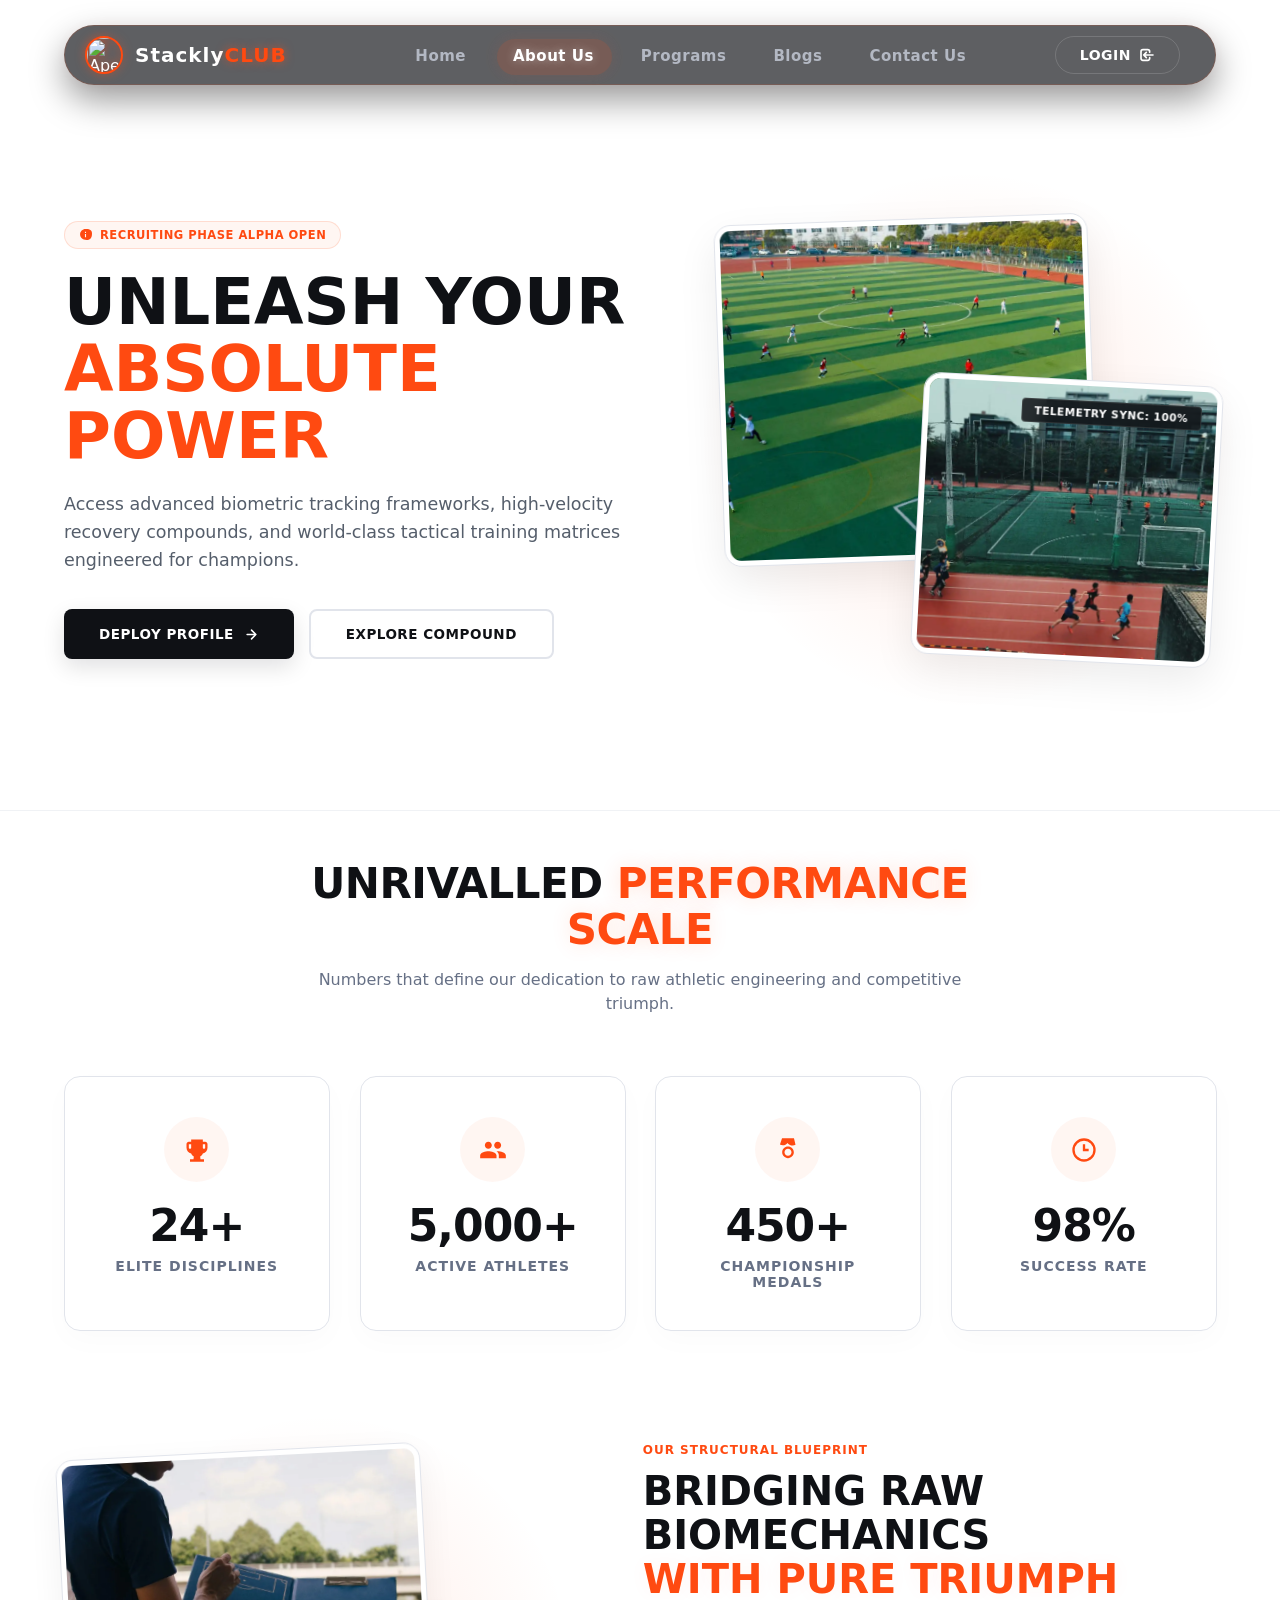
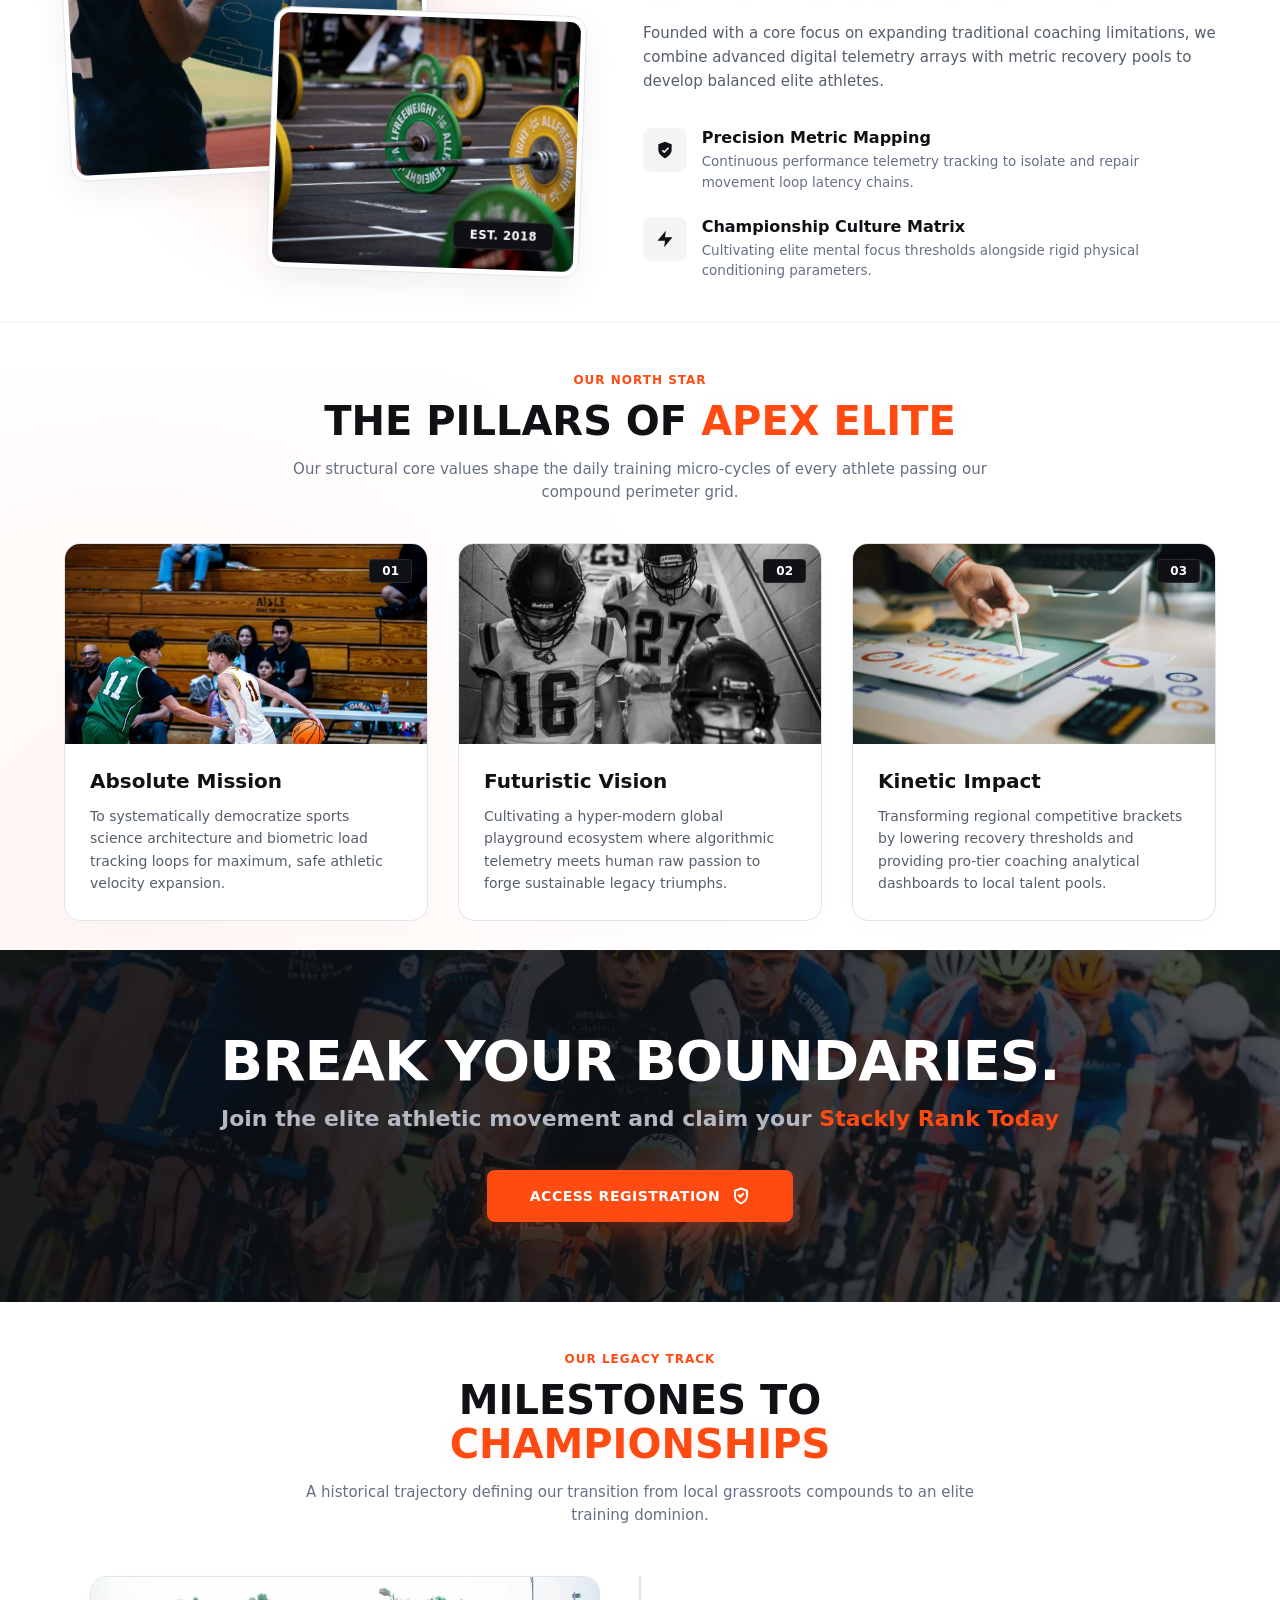
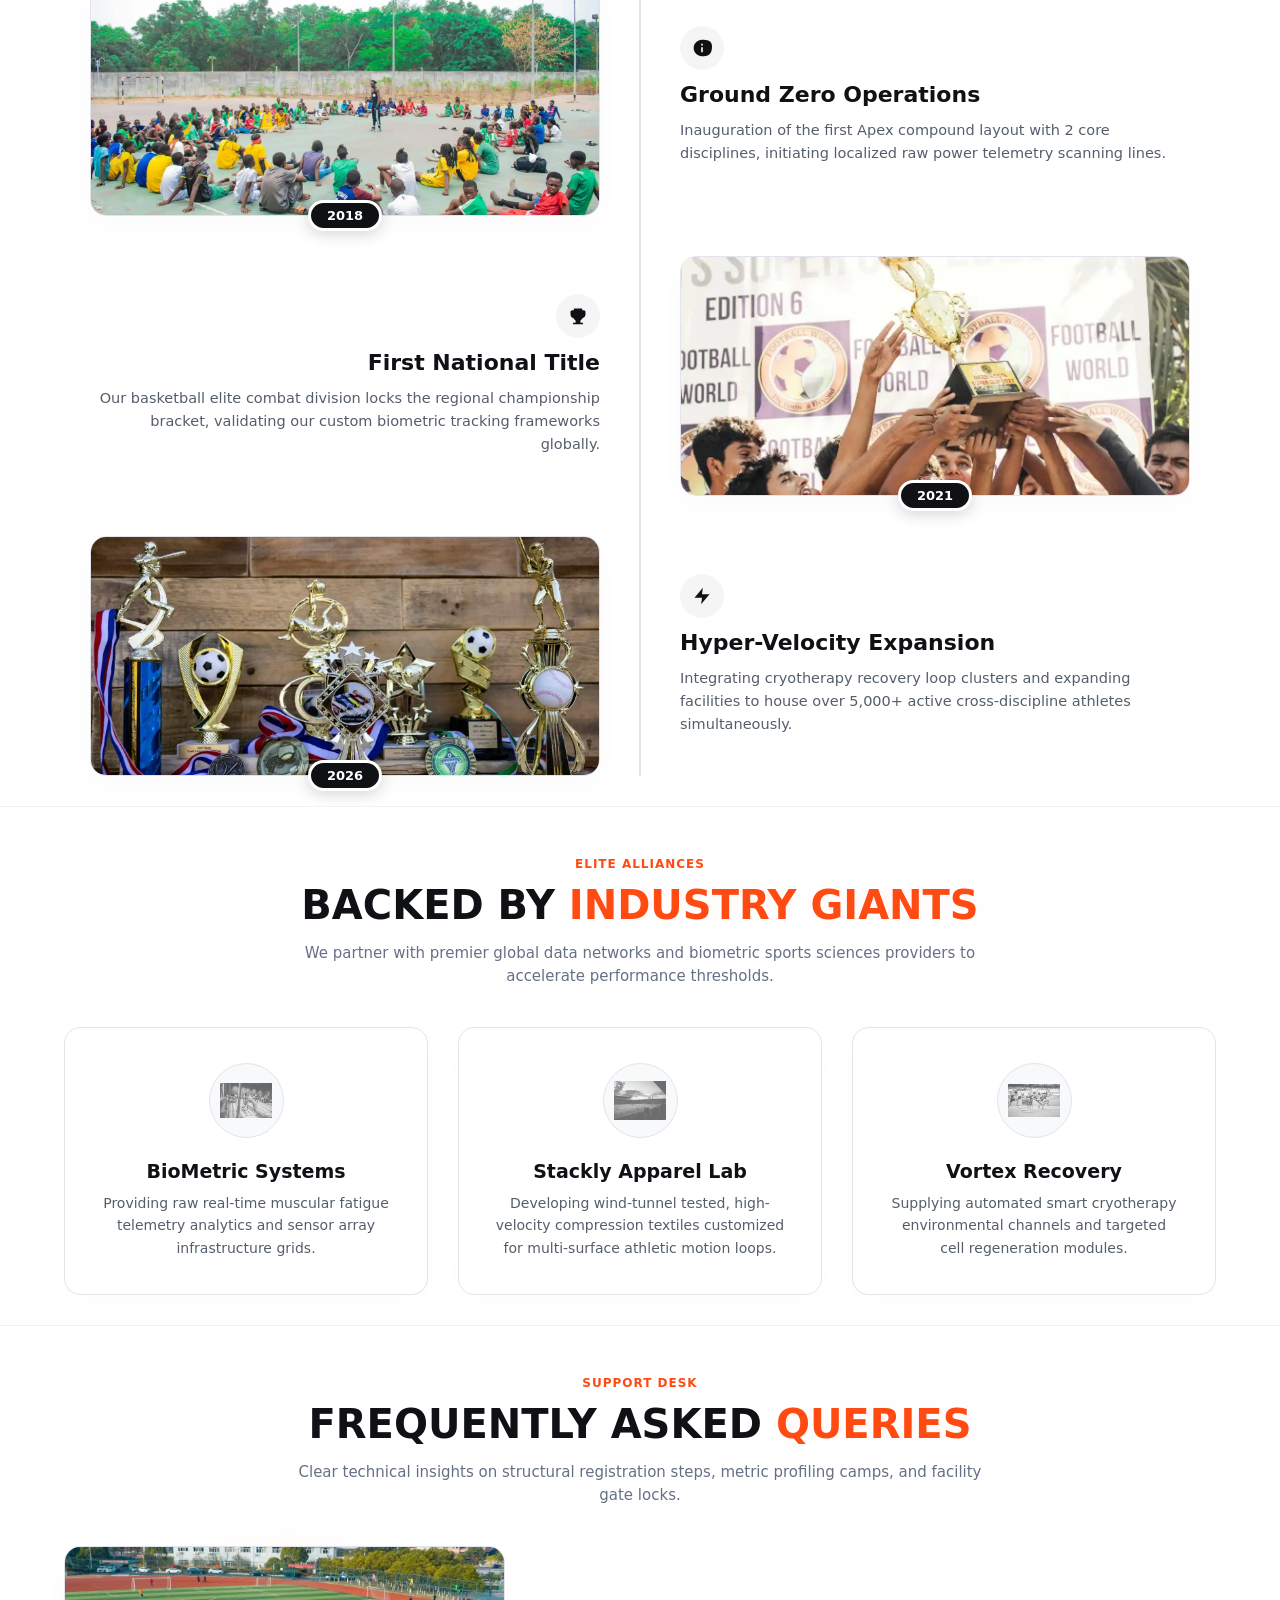
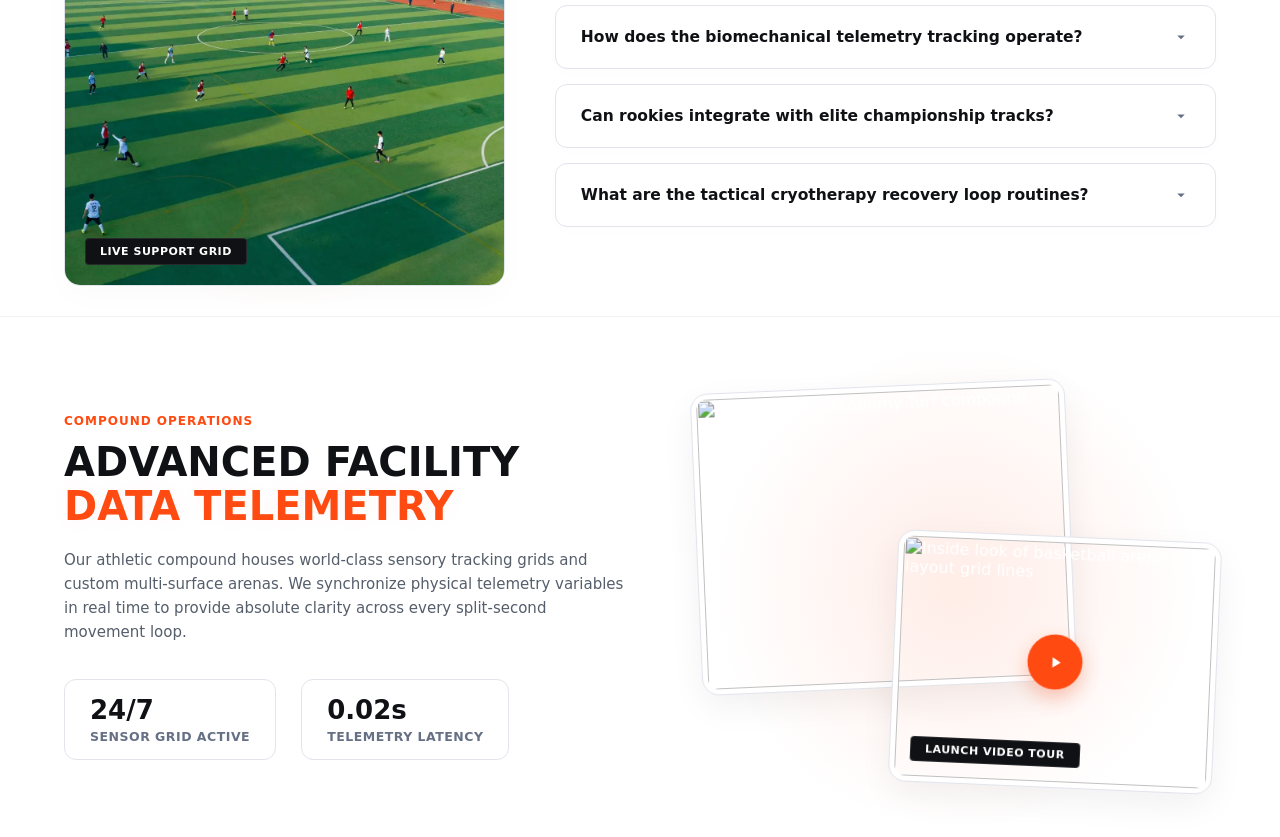
==== about.html @ f243c4ab "about page" ====
<html lang="en">
<head>
    <meta charset="UTF-8">
    <meta name="viewport" content="width=device-width, initial-scale=1.0">
    <title>Stackly Sports Club | Elite Training</title>
    <link rel="stylesheet" href="style.css">
</head>
<body>

    <div id ="preloader">
        <div class="loader-container">
            <div class="loader-ring"></div>
    <svg class="loader-icon" viewBox="0 0 24 24">
    <path d="M18 2H6v2H2v3c0 3.2 2.1 5.8 5 6.7V17H4v2h16v-2h-3v-3.3c2.9-.9 5-3.5 5-6.7V4h-4V2zM4 7V6h2v3.4C4.8 8.8 4 8 4 7zm16 0c0 1-.8 1.8-2 2.4V6h2v1z"/>
</svg>

        </div>
    <div class="loader-text">Stackly<span>Club</span></div>
    </div>

<script>
    window.addEventListener ('load',()=>{
        const preloader = document.getElementById('preloader');
        setTimeout(() =>{

             preloader.classList.add('preloader-hidden');

        },2500);

    }
    )

</script>

<!-- FLOATING GLASSMORPHIC NAVIGATION ARCHITECTURE -->
<nav class="floating-navbar">
    <div class="nav-container">
        
        <!-- Interactive Brand Logo Wrap -->
        <a href="javascript:void(0)" class="nav-logo" id="logoRefreshBtn" title="Refresh Page">
            <img src="https://unsplash.com" alt="Apex Logo" class="logo-img">
            <span class="logo-text">Stackly<span>CLUB</span></span>
        </a>

        <!-- Responsive Hamburger Trigger -->
        <button class="menu-toggle" id="mobileMenuBtn" aria-label="Toggle Navigation Menu">
            <span class="hamburger-bar"></span>
            <span class="hamburger-bar"></span>
            <span class="hamburger-bar"></span>
        </button>

        <!-- Navigation Menus & Action Deck -->
        <div class="nav-menu-wrapper" id="navMenuWrapper">
            <ul class="nav-links">
                <li><a href="index.html" class="nav-item ">Home</a></li>
                <li><a href="about.html" class="nav-item active">About Us</a></li>
                <li><a href="programs.html" class="nav-item">Programs</a></li>
                <li><a href="blogs.html" class="nav-item">Blogs</a></li>
                <li><a href="contact.html" class="nav-item">Contact Us</a></li>
            </ul>
            
            <div class="nav-auth-deck">
                <a href="login.html" class="btn-login">
                    <span>Login</span>
                    <svg viewBox="0 0 24 24" class="auth-icon">
                        <path d="M11 16l-4-4m0 0l4-4m-4 4h14m-5 4v1a3 3 0 01-3 3H6a3 3 0 01-3-3V7a3 3 0 013-3h7a3 3 0 013 3v1" stroke="currentColor" stroke-width="2.5" stroke-linecap="round" stroke-linejoin="round" fill="none"/>
                    </svg>
                </a>
            </div>
        </div>

    </div>
</nav>


<script>
    document.addEventListener('DOMContentLoaded', () => {
        const logoRefreshBtn = document.getElementById('logoRefreshBtn');
        const mobileMenuBtn = document. getElementById ('mobileMenuBtn');
        const navMenusWrapper = document. getElementById ('navMenuWrapper');
        const navItems = document. querySelectorAll('.nav-item');
    
     logoRefreshBtn.addEventListener('click', (e) => {
        e.preventDefault();
        window.location.reload();
         });
    
     mobileMenuBtn.addEventListener('click', () => {
        mobileMenuBtn.classList.toggle('open');
        navMenuWrapper.classList.toggle('mobile-open');
    
     if (navMenuWrapper.classList.contains('mobile-open')) {
            document.body.style.overflow = 'hidden';
        } else {
            document.body.style.overflow = '';
        }
    });
navItems.forEach(item => {
        item.addEventListener('click', () => {
          
            navItems.forEach(el => el.classList.remove('active'));
            
    
            item.classList.add('active');

            if (navMenuWrapper.classList.contains('mobile-open')) {
                mobileMenuBtn.classList.remove('open');
                navMenuWrapper.classList.remove('mobile-open');
                document.body.style.overflow = '';
            }
        });
    });
});
</script>

<!-- SYSTEM REPLICATED HIGH-VELOCITY HERO ENGINE -->
<section class="apex-hero-section scroll-reveal-view" id="hero-arena">
    <div class="hero-master-container">
        
        <!-- Left Deck Column: Core Content Elements -->
        <div class="hero-text-column">
            <div class="hero-announcement-tag">
                <svg viewBox="0 0 24 24" class="tag-svg-vector"><path d="M12 2C6.48 2 2 6.48 2 12s4.48 10 12 10 10-4.48 10-12S17.52 2 12 2zm1 15h-2v-6h2v6zm0-8h-2V7h2v2z"/></svg>
                <span>Recruiting Phase Alpha Open</span>
            </div>
            
            <h1 class="hero-glitch-title">Unleash Your <br><span>Absolute Power</span></h1>
            
            <p class="hero-interactive-desc">
                Access advanced biometric tracking frameworks, high-velocity recovery compounds, and world-class tactical training matrices engineered for champions.
            </p>
            
            <div class="hero-button-deck">
                <a href="404.html" class="hero-cta-btn-primary">
                    <span>Deploy Profile</span>
                    <svg viewBox="0 0 24 24" class="btn-arrow-vector"><path d="M5 12h14M12 5l7 7-7 7" stroke="currentColor" stroke-width="2.5" stroke-linecap="round" stroke-linejoin="round" fill="none"/></svg>
                </a>
                <a href="404.html" class="hero-cta-btn-secondary">Explore Compound</a>
            </div>
        </div>

        <!-- Right Deck Column: Dual Layer Asymmetric Image Compositing -->
        <div class="hero-image-column">
            <div class="hero-backdrop-glow-mesh"></div>
            
            <!-- Layer 1: Absolute Background Context Action Frame -->
            <div class="hero-img-hull bg-hull-layer">
                <div class="image-neon-overlay"></div>
                <img src="./Assests/pro infra.webp" alt="Apex training facility arena layout overview" class="hero-content-img">
            </div>

            <!-- Layer 2: Absolute Foreground Floating Focus Portrait Frame -->
            <div class="hero-img-hull fg-hull-layer">
                <div class="image-neon-overlay"></div>
                <img src="./Assests/athletic running.webp" alt="Professional sports track athlete sprint posture acceleration" class="hero-content-img">
                <div class="live-telemetry-badge">Telemetry Sync: 100%</div>
            </div>
        </div>

    </div>
</section>

<style>
    /* --- MODERN COMPACT HERO DESIGN SYSTEM --- */
.apex-hero-section {
    padding: 100px 5% 30px 5%; /* Exact requested 50px Top, 30px Bottom compression track bounds */
    background-color: #ffffff; /* Smooth integration with clean light layout frameworks */
    width: 100%;
    min-height: 90vh;
    display: flex;
    justify-content: center;
    align-items: center;
    overflow: hidden;
    position: relative;
}

.hero-master-container {
    width: 100%;
    max-width: 1300px;
    display: grid;
    grid-template-columns: 1.1fr 0.9fr; /* Asymmetric grid separation balance layout */
    gap: 50px;
    align-items: center;
}

/* Left Grid Column Core Typography Deck */
.hero-text-column {
    display: flex;
    flex-direction: column;
    z-index: 10;
}

.hero-announcement-tag {
    display: inline-flex;
    align-items: center;
    gap: 8px;
    background: rgba(255, 74, 17, 0.05);
    border: 1px solid rgba(255, 74, 17, 0.15);
    padding: 6px 14px;
    border-radius: 20px;
    width: max-content;
    margin-bottom: 20px;
}

.hero-announcement-tag span {
    color: #ff4a11; /* System Neon Orange Primary */
    font-size: 11.5px;
    font-weight: 700;
    text-transform: uppercase;
    letter-spacing: 0.5px;
}

.tag-svg-vector {
    width: 13px;
    height: 13px;
    fill: #ff4a11;
}

.hero-glitch-title {
    font-size: clamp(38px, 5.5vw, 64px);
    font-weight: 900;
    color: #0f1115; /* Sharp high-contrast dark text focus node */
    text-transform: uppercase;
    line-height: 1.05;
    margin-bottom: 20px;
}

.hero-glitch-title span {
    color: #ff4a11;
    display: inline-block;
    transition: text-shadow 0.4s ease, transform 0.4s cubic-bezier(0.25, 1, 0.5, 1);
}

/* Master content hover chain reactions trigger glowing title outputs */
.apex-hero-section:hover .hero-glitch-title span {
    text-shadow: 0 0 25px rgba(255, 74, 17, 0.4), 0 0 50px rgba(255, 74, 17, 0.15);
    transform: scale(1.01) rotate(0.5deg);
}

.hero-interactive-desc {
    font-size: clamp(14.5px, 1.8vw, 17.5px);
    color: #555e6b;
    line-height: 1.6;
    margin-bottom: 35px;
    max-width: 560px;
    cursor: default;
    display: inline-block;
    transition: color 0.4s ease, text-shadow 0.4s ease, transform 0.4s ease;
    will-change: transform, text-shadow;
}

.hero-interactive-desc:hover {
    color: #0f1115;
    transform: scale(1.015);
    text-shadow: 0 0 15px rgba(255, 74, 17, 0.12);
}

/* Hero Actions Control Button Deck Matrix */
.hero-button-deck {
    display: flex;
    flex-wrap: wrap;
    gap: 15px;
}

.hero-cta-btn-primary, .hero-cta-btn-secondary {
    display: inline-flex;
    align-items: center;
    justify-content: center;
    padding: 15px 35px;
    border-radius: 8px;
    font-size: 13.5px;
    font-weight: 700;
    text-transform: uppercase;
    letter-spacing: 0.5px;
    text-decoration: none;
    transition: all 0.4s cubic-bezier(0.25, 1, 0.5, 1);
}

.hero-cta-btn-primary {
    background-color: #0f1115;
    color: #ffffff;
    gap: 10px;
    box-shadow: 0 8px 22px rgba(9, 10, 15, 0.12);
}

.btn-arrow-vector {
    width: 15px;
    height: 15px;
    transition: transform 0.3s cubic-bezier(0.25, 1, 0.5, 1);
}

.hero-cta-btn-primary:hover {
    background-color: #ff4a11;
    box-shadow: 0 10px 25px rgba(255, 74, 17, 0.35);
    transform: translateY(-3px);
}

.hero-cta-btn-primary:hover .btn-arrow-vector {
    transform: translateX(5px) scale(1.05);
}

.hero-cta-btn-secondary {
    background: transparent;
    color: #0f1115;
    border: 2px solid #e1e4eb;
}

.hero-cta-btn-secondary:hover {
    border-color: #0f1115;
    background-color: rgba(9, 10, 15, 0.02);
    transform: translateY(-2px);
}

/* Right Grid Column Layered Compositing Deck Layout */
.hero-image-column {
    position: relative;
    width: 100%;
    height: 480px;
    display: flex;
    align-items: center;
    justify-content: center;
}

.hero-backdrop-glow-mesh {
    position: absolute;
    width: 120%;
    height: 120%;
    background: radial-gradient(circle at center, rgba(255, 74, 17, 0.12) 0%, transparent 65%);
    z-index: 1;
    pointer-events: none;
}

/* Modular Image Card Hull Configurations */
.hero-img-hull {
    position: absolute;
    border-radius: 16px;
    overflow: hidden;
    box-shadow: 0 15px 40px rgba(0, 0, 0, 0.08);
    border: 5px solid #ffffff;
    outline: 1px solid #e1e4eb;
    transition: transform 0.5s cubic-bezier(0.25, 1, 0.5, 1), 
                border-color 0.4s ease, 
                box-shadow 0.4s ease;
    will-change: transform, box-shadow;
}

.hero-content-img {
    width: 100%;
    height: 100%;
    object-fit: cover;
    transition: transform 0.6s cubic-bezier(0.25, 1, 0.5, 1);
}

.image-neon-overlay {
    position: absolute;
    top: 0;
    left: 0;
    width: 100%;
    height: 100%;
    background: radial-gradient(circle at center, rgba(255, 74, 17, 0.18) 0%, transparent 80%);
    opacity: 0;
    z-index: 2;
    pointer-events: none;
    transition: opacity 0.4s ease;
}

/* Layering Offsets Assignments */
.bg-hull-layer {
    width: 75%;
    height: 340px;
    left: 0;
    top: 20px;
    z-index: 2;
    transform: rotate(-2deg);
}

.fg-hull-layer {
    width: 60%;
    height: 280px;
    right: 0;
    bottom: 20px;
    z-index: 3;
    transform: rotate(3deg);
}

.live-telemetry-badge {
    position: absolute;
    top: 15px;
    right: 15px;
    background: rgba(15, 17, 21, 0.85);
    backdrop-filter: blur(8px);
    -webkit-backdrop-filter: blur(8px);
    color: #ffffff;
    padding: 5px 12px;
    border-radius: 4px;
    font-size: 10.5px;
    font-weight: 700;
    text-transform: uppercase;
    letter-spacing: 0.5px;
    z-index: 4;
    border: 1px solid rgba(255, 255, 255, 0.1);
}

/* Collective Hover Chain Transformations on Graphics Assets Grid */
.hero-img-hull:hover {
    z-index: 5; /* Forces hovered layer card to focus directly on top stack */
    border-color: #ff4a11;
    box-shadow: 0 20px 45px rgba(0, 0, 0, 0.12), 0 0 25px rgba(255, 74, 17, 0.2);
}

.hero-img-hull:hover .hero-content-img {
    transform: scale(1.05);
}

.hero-img-hull:hover .image-neon-overlay {
    opacity: 1;
}

.bg-hull-layer:hover { transform: scale(1.02) rotate(-0.5deg) translateY(-5px); }
.fg-hull-layer:hover { transform: scale(1.03) rotate(0.5deg) translateY(-5px); }

/* --- ADAPTIVE GRAPHIC RESPONSIVENESS BREAKPOINTS --- */
@media (max-width: 992px) {
    .apex-hero-section {
        padding-top: 100px;
    }
    .hero-master-container {
        grid-template-columns: 1fr;
        gap: 40px;
        text-align: center;
    }
    .hero-announcement-tag, .hero-interactive-desc {
        margin-left: auto;
        margin-right: auto;
    }
    .hero-button-deck {
        justify-content: center;
    }
    .hero-image-column {
        height: 400px;
        max-width: 600px;
        margin: 0 auto;
    }
    .bg-hull-layer { height: 280px; }
    .fg-hull-layer { height: 220px; }
}

@media (max-width: 576px) {
    .hero-image-column { height: 320px; }
    .bg-hull-layer { height: 220px; width: 80%; }
    .fg-hull-layer { height: 180px; width: 65%; }
}

</style>

<section class="metrics-section" id="metrics">
    <div class="metrics-header">
        <h2 class="metrics-title">Unrivalled <span>Performance Scale</span></h2>
       <p class="metrics-interactive-subtitle">Numbers that define our dedication to raw athletic engineering and competitive triumph.</p>

    </div>

    <div class="metrics-container">
      
        <div class="metric-card">
            <div class="metric-icon-box">
                <svg viewBox="0 0 24 24" class="metric-svg">
                    <path d="M19 5h-2V3H7v2H5c-1.1 0-2 .9-2 2v3c0 2.42 1.72 4.44 4.01 4.9.44 1.15 1.25 2.12 2.29 2.72l-.3 2.38H6v2h12v-2h-3l-.3-2.38c1.04-.6 1.85-1.57 2.29-2.72C19.28 14.44 21 12.42 21 10V7c0-1.1-.9-2-2-2zM5 10V7h2v3c0 .55-.45 1-1 1s-1-.45-1-1zm14 0c0 .55-.45 1-1 1s-1-.45-1-1V7h2v3z"/>
                </svg>
            </div>
            <div class="metric-numbers">24+</div>
            <div class="metric-label">Elite Disciplines</div>
        </div>

      
        <div class="metric-card">
            <div class="metric-icon-box">
                <svg viewBox="0 0 24 24" class="metric-svg">
                    <path d="M16 11c1.66 0 2.99-1.34 2.99-3S17.66 5 16 5c-1.66 0-3 1.34-3 3s1.34 3 3 3zm-8 0c1.66 0 2.99-1.34 2.99-3S9.66 5 8 5C6.34 5 5 6.34 5 8s1.34 3 3 3zm0 2c-2.33 0-7 1.17-7 3.5V19h14v-2.5c0-2.33-4.67-3.5-7-3.5zm8 0c-.29 0-.62.02-.97.05 1.16.84 1.97 1.97 1.97 3.45V19h6v-2.5c0-2.33-4.67-3.5-7-3.5z"/>
                </svg>
            </div>
            <div class="metric-numbers">5,000+</div>
            <div class="metric-label">Active Athletes</div>
        </div>

      
        <div class="metric-card">
            <div class="metric-icon-box">
               
                <svg viewBox="0 0 24 24" class="metric-svg">
                    <path d="M12 9c-2.76 0-5 2.24-5 5s2.24 5 5 5 5-2.24 5-5-2.24-5-5-5zm0 8c-1.66 0-3-1.34-3-3s1.34-3 3-3 3 1.34 3 3-1.34 3-3 3zM17.11 2H6.89L5.1 7.37c.72.39 1.55.63 2.44.63 1.63 0 3.09-.78 4.02-2 .24.31.51.59.81.84.4.34.85.62 1.33.82.72.3 1.5.47 2.3.47.89 0 1.72-.24 2.44-.63L17.11 2z"/>
                </svg>
            </div>
            <div class="metric-numbers">450+</div>
            <div class="metric-label">Championship Medals</div>
        </div>

        <div class="metric-card">
            <div class="metric-icon-box">
                <svg viewBox="0 0 24 24" class="metric-svg">
                    <path d="M12 2A10 10 0 1 0 22 12A10 10 0 0 0 12 2zm0 18a8 8 0 1 1 8-8a8 8 0 0 1-8 8zm1-13h-2v6h5v-2h-3z"/>
                </svg>
            </div>
            <div class="metric-numbers">98%</div>
            <div class="metric-label">Success Rate</div>
        </div>

    </div>
</section>

<style>

.metrics-interactive-subtitle {
    font-size: clamp(14px, 1.6vw, 16px);
    color: #667085;
    line-height: 1.5;
    cursor: default;
    display: inline-block;
    transform: scale(1);
    transition: color 0.4s ease, text-shadow 0.4s ease, transform 0.4s cubic-bezier(0.25, 1, 0.5, 1);
    will-change: transform, text-shadow;
}

.metrics-interactive-subtitle:hover {
    color: #0f1115; 
    transform: scale(1.03); 
    text-shadow: 0 0 15px rgba(255, 74, 17, 0.2), 0 0 30px rgba(255, 74, 17, 0.05); 
}

  
.metrics-section {
    padding: 100px 5%;
    background-color: #ffffff;
    width: 100%;
    display: flex;
    flex-direction: column;
    align-items: center;
    position: relative;
    border-top: 1px solid #f0f2f5;
}

.metrics-header {
    text-align: center;
    margin-bottom: 60px;
    max-width: 700px;
}

.metrics-title {
    font-size: clamp(28px, 4vw, 42px);
    font-weight: 900;
    color: #0f1115;
    text-transform: uppercase;
    letter-spacing: -0.5px;
    margin-bottom: 15px;
    line-height: 1.1;
}

.metrics-title span {
    color: var(--primary);
    text-shadow: 0 0 20px rgba(255, 74, 17, 0.15);
}

.metrics-subtitle {
    font-size: clamp(14px, 1.6vw, 16px);
    color: #667085;
    line-height: 1.5;
}


.metrics-section {
    padding: 50px 5%;
    background-color: #ffffff; 
    width: 100%;
    display: flex;
    justify-content: center;
    position: relative;
    border-top: 1px solid #f0f2f5;
}

.metrics-container {
    width: 100%;
    max-width: 1300px;
    display: grid;
    grid-template-columns: repeat(auto-fit, minmax(240px, 1fr));
    gap: 30px;
}

.metric-card {
    background: #ffffff;
    border: 1px solid #e1e4eb;
    border-radius: 16px;
    padding: 40px 30px;
    display: flex;
    flex-direction: column;
    align-items: center;   
    text-align: center;
    position: relative;
    box-shadow: 0 10px 30px rgba(0, 0, 0, 0.02);
    
   
    transform: translateY(0);
    transition: transform 0.4s cubic-bezier(0.25, 1, 0.5, 1), 
                border-color 0.4s ease, 
                box-shadow 0.4s ease;
    will-change: transform, box-shadow;
}


.metric-card:hover {
    transform: translateY(-8px);
    border-color: var(--primary);
    box-shadow: 0 20px 45px rgba(0, 0, 0, 0.06), 0 0 25px rgba(255, 74, 17, 0.08);
}

.metric-icon-box {
    width: 65px;
    height: 65px;
    border-radius: 50%;
    background-color: rgba(255, 74, 17, 0.05);
    display: flex;
    justify-content: center;
    align-items: center;
    margin-bottom: 20px;
    transition: background-color 0.3s ease, transform 0.4s cubic-bezier(0.25, 1, 0.5, 1);
}

.metric-svg {
    width: 28px;
    height: 28px;
    fill: var(--primary);
    transition: fill 0.3s ease, filter 0.3s ease;
}


.metric-card:hover .metric-icon-box {
    background-color: var(--primary);
    transform: scale(1.05) rotate(5deg);
}

.metric-card:hover .metric-svg {
    fill: #ffffff;
}


.metric-numbers {
    font-size: clamp(32px, 3.5vw, 44px);
    font-weight: 900;
    color: #0f1115;
    letter-spacing: -1px;
    margin-bottom: 8px;
    line-height: 1.1;
    transition: color 0.3s ease, text-shadow 0.3s ease;
}

.metric-card:hover .metric-numbers {
    color: var(--primary);
    text-shadow: 0 0 15px rgba(255, 74, 17, 0.2);
}

.metric-label {
    font-size: 14px;
    font-weight: 700;
    color: #667085;
    text-transform: uppercase;
    letter-spacing: 1px;
}

</style>

<!-- SYSTEM RESPONSIVE ATHLETIC FRAMEWORK DISPLAY SECTION -->
<section class="about-grid-section scroll-reveal-view" id="about-compound">
    <div class="about-master-wrapper">
        
        <!-- Left Wing Column: Dual Layer Offset Image Composite -->
        <div class="about-graphic-deck">
            <div class="about-mesh-glow"></div>
            
            <!-- Structural Layer 1: Background Foundation Asset Frame -->
            <div class="about-img-hull about-bg-layer">
                <div class="about-neon-filter"></div>
                <img src="./Assests/blueprint.webp" alt="Apex Training Bio-Analytics Lab Compound" class="about-asset-img">
            </div>

            <!-- Structural Layer 2: Foreground Elevation Focus Badge Frame -->
            <div class="about-img-hull about-fg-layer">
                <div class="about-neon-filter"></div>
                <img src="./Assests/weightlifting.webp" alt="Elite weightlifting sprint acceleration telemetry mechanics" class="about-asset-img">
                <div class="about-floating-stat-card">Est. 2018</div>
            </div>
        </div>

        <!-- Right Wing Column: Strategical Content Messaging Deck -->
        <div class="about-text-deck">
            <span class="about-mini-badge">Our Structural Blueprint</span>
            <h2 class="about-main-heading">Bridging Raw Biomechanics <br><span>With Pure Triumph</span></h2>
            
            <p class="about-interactive-body">
                Founded with a core focus on expanding traditional coaching limitations, we combine advanced digital telemetry arrays with metric recovery pools to develop balanced elite athletes.
            </p>

            <!-- Operational Blueprint Feature Rows List Grid -->
            <div class="about-bullet-stack">
                
                <div class="about-bullet-row">
                    <div class="about-vector-box">
                        <svg viewBox="0 0 24 24" class="about-row-svg"><path d="M12 22s8-4 8-10V5l-8-3-8 3v7c0 6 8 10 8 10zm-1-6l-3-3 1.41-1.41L11 13.17l4.59-4.59L17 10l-6 6z"/></svg>
                    </div>
                    <div>
                        <h4>Precision Metric Mapping</h4>
                        <p class="about-interactive-body-small">Continuous performance telemetry tracking to isolate and repair movement loop latency chains.</p>
                    </div>
                </div>

                <div class="about-bullet-row">
                    <div class="about-vector-box">
                        <svg viewBox="0 0 24 24" class="about-row-svg"><path d="M13 2L3 14h9l-1 8 10-12h-9l1-8z"/></svg>
                    </div>
                    <div>
                        <h4>Championship Culture Matrix</h4>
                        <p class="about-interactive-body-small">Cultivating elite mental focus thresholds alongside rigid physical conditioning parameters.</p>
                    </div>
                </div>

            </div>
        </div>

    </div>
</section>

<style>
    /* --- COMPACT ABOUT PAGE STRATEGY BLOCK --- */
.about-grid-section {
    padding: 50px 5% 30px 5%; /* Configured requested 50px Top, 30px Bottom padding bounds */
    background-color: #ffffff; /* Clean white canvas background alignment */
    width: 100%;
    display: flex;
    justify-content: center;
    overflow: hidden;
    position: relative;
}

.about-master-wrapper {
    width: 100%;
    max-width: 1300px;
    display: grid;
    grid-template-columns: 0.95fr 1.05fr; /* Asymmetric balance layout allocation favoring text metrics */
    gap: 60px;
    align-items: center;
}

/* Left Grid Column Graphics Assembly */
.about-graphic-deck {
    position: relative;
    width: 100%;
    height: 460px;
    display: flex;
    align-items: center;
    justify-content: center;
}

.about-mesh-glow {
    position: absolute;
    width: 110%;
    height: 110%;
    background: radial-gradient(circle at center, rgba(255, 74, 17, 0.1) 0%, transparent 65%);
    z-index: 1;
    pointer-events: none;
}

.about-img-hull {
    position: absolute;
    border-radius: 16px;
    overflow: hidden;
    box-shadow: 0 12px 35px rgba(0, 0, 0, 0.06);
    border: 5px solid #ffffff;
    outline: 1px solid #e1e4eb;
    transition: transform 0.5s cubic-bezier(0.25, 1, 0.5, 1), 
                border-color 0.4s ease, 
                box-shadow 0.4s ease;
    will-change: transform, box-shadow;
}

.about-asset-img {
    width: 100%;
    height: 100%;
    object-fit: cover;
    transition: transform 0.6s cubic-bezier(0.25, 1, 0.5, 1);
}

.about-neon-filter {
    position: absolute;
    top: 0;
    left: 0;
    width: 100%;
    height: 100%;
    background: radial-gradient(circle at center, rgba(255, 74, 17, 0.16) 0%, transparent 80%);
    opacity: 0;
    z-index: 2;
    transition: opacity 0.4s ease;
    pointer-events: none;
}

/* Asymmetric Image Multi-Layer Shifts Layout Setup */
.about-bg-layer {
    width: 70%;
    height: 320px;
    left: 0;
    top: 20px;
    z-index: 2;
    transform: rotate(-3deg);
}

.about-fg-layer {
    width: 60%;
    height: 260px;
    right: 0;
    bottom: 20px;
    z-index: 3;
    transform: rotate(2deg);
}

.about-floating-stat-card {
    position: absolute;
    bottom: 20px;
    right: 20px;
    background: #0f1115;
    color: #ffffff;
    padding: 6px 16px;
    border-radius: 6px;
    font-size: 11.5px;
    font-weight: 700;
    text-transform: uppercase;
    letter-spacing: 0.5px;
    z-index: 4;
    border: 1px solid rgba(255, 255, 255, 0.1);
    box-shadow: 0 4px 15px rgba(0, 0, 0, 0.2);
}

/* Individual Image Hover State Changes Chains */
.about-img-hull:hover {
    z-index: 5; /* Focuses hovered grid item directly onto top stack ceiling line */
    border-color: #ff4a11;
    box-shadow: 0 15px 40px rgba(0, 0, 0, 0.1), 0 0 25px rgba(255, 74, 17, 0.18);
}

.about-img-hull:hover .about-asset-img { transform: scale(1.05); }
.about-img-hull:hover .about-neon-filter { opacity: 1; }

.about-bg-layer:hover { transform: scale(1.02) rotate(-0.5deg) translateY(-4px); }
.about-fg-layer:hover { transform: scale(1.02) rotate(0.5deg) translateY(-4px); }

/* Right Grid Column Typography Deck Styling */
.about-text-deck {
    display: flex;
    flex-direction: column;
}

.about-mini-badge {
    color: #ff4a11;
    font-size: 12px;
    font-weight: 700;
    text-transform: uppercase;
    letter-spacing: 1px;
    margin-bottom: 12px;
}

.about-main-heading {
    font-size: clamp(28px, 4vw, 40px);
    font-weight: 900;
    color: #0f1115;
    text-transform: uppercase;
    line-height: 1.1;
    margin-bottom: 20px;
}

.about-main-heading span {
    color: #ff4a11;
    text-shadow: 0 0 20px rgba(255, 74, 17, 0.05);
}

.about-interactive-body {
    font-size: 15px;
    color: #555e6b;
    line-height: 1.6;
    margin-bottom: 35px;
    cursor: default;
    display: inline-block;
    transition: color 0.4s ease, text-shadow 0.4s ease, transform 0.4s ease;
    will-change: transform, text-shadow;
}

.about-grid-section:hover .about-main-heading span {
    text-shadow: 0 0 20px rgba(255, 74, 17, 0.35);
}

.about-interactive-body:hover {
    color: #0f1115;
    transform: scale(1.015);
    text-shadow: 0 0 15px rgba(255, 74, 17, 0.12);
}

/* Bullet Feature Rows List Setup */
.about-bullet-stack {
    display: flex;
    flex-direction: column;
    gap: 25px;
}

.about-bullet-row {
    display: flex;
    gap: 15px;
    align-items: flex-start;
}

.about-vector-box {
    width: 44px;
    height: 44px;
    border-radius: 8px;
    background-color: rgba(15, 17, 21, 0.04);
    display: flex;
    justify-content: center;
    align-items: center;
    flex-shrink: 0;
    transition: background-color 0.3s ease, transform 0.4s cubic-bezier(0.25, 1, 0.5, 1);
}

.about-row-svg {
    width: 20px;
    height: 20px;
    fill: #0f1115;
    transition: fill 0.3s ease;
}

.about-bullet-row:hover .about-vector-box {
    background-color: #ff4a11;
    transform: scale(1.05) rotate(5deg);
}

.about-bullet-row:hover .about-row-svg {
    fill: #ffffff;
}

.about-bullet-row h4 {
    font-size: 16px;
    font-weight: 700;
    color: #0f1115;
    margin-bottom: 4px;
    transition: color 0.3s ease;
}

.about-bullet-row:hover h4 { color: #ff4a11; }

.about-interactive-body-small {
    font-size: 13.5px;
    color: #667085;
    line-height: 1.5;
    cursor: default;
    transition: color 0.3s ease;
}

.about-bullet-row:hover .about-interactive-body-small { color: #0f1115; }

/* --- ADAPTIVE GRAPHIC RESPONSIVENESS OVERLAYS BREAKPOINTS --- */
@media (max-width: 992px) {
    .about-master-wrapper {
        grid-template-columns: 1fr;
        gap: 45px;
    }
    .about-text-deck { text-align: center; }
    .about-mini-badge, .about-interactive-body { margin-left: auto; margin-right: auto; }
    .about-bullet-row { text-align: left; }
    .about-graphic-deck {
        height: 380px;
        max-width: 580px;
        margin: 0 auto;
    }
    .about-bg-layer { height: 260px; }
    .about-fg-layer { height: 200px; }
}

@media (max-width: 576px) {
    .about-graphic-deck { height: 300px; }
    .about-bg-layer { height: 200px; width: 75%; }
    .about-fg-layer { height: 160px; width: 62%; }
}

</style>

<!-- SYSTEM RESPONSIVE CLUB VALUES TIMELINE GRID -->
<section class="values-grid-section scroll-reveal-view" id="about-values">
    
    <!-- Decorative Layout Accent Ring Shapes -->
    <div class="values-background-mesh"></div>

    <div class="values-header">
        <span class="values-mini-badge">Our North Star</span>
        <h2 class="values-main-heading">The Pillars Of <span>Apex Elite</span></h2>
        <p class="values-interactive-subtitle">Our structural core values shape the daily training micro-cycles of every athlete passing our compound perimeter grid.</p>
    </div>

    <div class="values-container">
        
        <!-- Value Block 01: Core Mission -->
        <div class="value-card-box">
            <div class="value-card-glow-halo"></div>
            <div class="value-image-frame">
                <div class="value-image-glow-overlay"></div>
                <img src="./Assests/mission.webp" alt="Apex Training Core Mission Posture" class="value-card-img">
                <div class="value-numeric-badge">01</div>
            </div>
            <div class="value-card-content">
                <h3>Absolute Mission</h3>
                <p class="value-interactive-body">To systematically democratize sports science architecture and biometric load tracking loops for maximum, safe athletic velocity expansion.</p>
            </div>
        </div>

        <!-- Value Block 02: Core Vision -->
        <div class="value-card-box">
            <div class="value-card-glow-halo"></div>
            <div class="value-image-frame">
                <div class="value-image-glow-overlay"></div>
                <img src="./Assests/vision.webp" alt="Apex Club Vision Future Infrastructure" class="value-card-img">
                <div class="value-numeric-badge">02</div>
            </div>
            <div class="value-card-content">
                <h3>Futuristic Vision</h3>
                <p class="value-interactive-body">Cultivating a hyper-modern global playground ecosystem where algorithmic telemetry meets human raw passion to forge sustainable legacy triumphs.</p>
            </div>
        </div>

        <!-- Value Block 03: Core Impact -->
        <div class="value-card-box">
            <div class="value-card-glow-halo"></div>
            <div class="value-image-frame">
                <div class="value-image-glow-overlay"></div>
                <img src="./Assests/sports analytics.webp" alt="Apex Community Athletic Impact" class="value-card-img">
                <div class="value-numeric-badge">03</div>
            </div>
            <div class="value-card-content">
                <h3>Kinetic Impact</h3>
                <p class="value-interactive-body">Transforming regional competitive brackets by lowering recovery thresholds and providing pro-tier coaching analytical dashboards to local talent pools.</p>
            </div>
        </div>

    </div>
</section>
<style>
    /* --- COMPACT ABOUT VALUES GRID SECTION --- */
.values-grid-section {
    padding: 50px 5% 30px 5%; /* Configured requested 50px Top, 30px Bottom compression track bounds */
    background-color: #ffffff; /* Seamless integration with white layout framework */
    width: 100%;
    display: flex;
    flex-direction: column;
    align-items: center;
    overflow: hidden;
    position: relative;
    border-top: 1px solid #f0f2f5;
}

/* Background Shading Ring Element */
.values-background-mesh {
    position: absolute;
    width: 100%;
    height: 100%;
    background: radial-gradient(circle at 10% 80%, rgba(255, 74, 17, 0.05) 0%, transparent 50%);
    pointer-events: none;
    z-index: 1;
}

/* Header Elements Typography Layout */
.values-header {
    text-align: center;
    margin-bottom: 40px;
    max-width: 700px;
    z-index: 2;
}

.values-mini-badge {
    color: #ff4a11; /* System Neon Orange Primary */
    font-size: 12px;
    font-weight: 700;
    text-transform: uppercase;
    letter-spacing: 1px;
    margin-bottom: 12px;
    display: inline-block;
}

.values-main-heading {
    font-size: clamp(28px, 4vw, 40px);
    font-weight: 900;
    color: #0f1115;
    text-transform: uppercase;
    margin-bottom: 15px;
    line-height: 1.1;
}

.values-main-heading span {
    color: #ff4a11;
    text-shadow: 0 0 20px rgba(255, 74, 17, 0.05);
}

.values-interactive-subtitle {
    font-size: 15px;
    color: #667085;
    line-height: 1.5;
    cursor: default;
    display: inline-block;
    transition: color 0.4s ease, text-shadow 0.4s ease, transform 0.4s cubic-bezier(0.25, 1, 0.5, 1);
    will-change: transform, text-shadow;
}

.values-grid-section:hover .values-main-heading span {
    text-shadow: 0 0 25px rgba(255, 74, 17, 0.35);
}

.values-interactive-subtitle:hover {
    color: #0f1115;
    transform: scale(1.02);
    text-shadow: 0 0 15px rgba(255, 74, 17, 0.15);
}

/* Three-Column Fluid Grid Layout Deck */
.values-container {
    width: 100%;
    max-width: 1300px;
    display: grid;
    grid-template-columns: repeat(auto-fit, minmax(300px, 1fr));
    gap: 30px;
    z-index: 2;
}

/* Individual Value Card Structuring Blocks */
.value-card-box {
    background: #ffffff;
    border-radius: 16px;
    overflow: hidden;
    border: 1px solid #e1e4eb;
    box-shadow: 0 10px 30px rgba(0, 0, 0, 0.01);
    position: relative;
    transition: transform 0.5s cubic-bezier(0.25, 1, 0.5, 1), 
                border-color 0.4s ease, 
                box-shadow 0.4s ease;
    will-change: transform, box-shadow;
}

.value-image-frame {
    position: relative;
    height: 200px;
    overflow: hidden;
    background-color: #f8f9fa;
}

.value-card-img {
    width: 100%;
    height: 100%;
    object-fit: cover;
    transition: transform 0.6s cubic-bezier(0.25, 1, 0.5, 1);
}

/* Custom Neon Glow Overlay Mesh */
.value-image-glow-overlay {
    position: absolute;
    top: 0;
    left: 0;
    width: 100%;
    height: 100%;
    background: radial-gradient(circle at center, rgba(255, 74, 17, 0.22) 0%, transparent 75%);
    opacity: 0;
    z-index: 2;
    pointer-events: none;
    transition: opacity 0.4s ease;
}

.value-numeric-badge {
    position: absolute;
    top: 15px;
    right: 15px;
    background: #0f1115;
    color: #ffffff;
    padding: 4px 12px;
    font-size: 12px;
    font-weight: 800;
    border-radius: 4px;
    z-index: 3;
    border: 1px solid rgba(255, 255, 255, 0.1);
    box-shadow: 0 4px 10px rgba(0, 0, 0, 0.15);
}

/* Card Content Details Framing */
.value-card-content {
    padding: 25px;
}

.value-card-content h3 {
    font-size: 20px;
    color: #0f1115;
    margin-bottom: 12px;
    font-weight: 800;
    transition: color 0.3s ease;
}

.value-interactive-body {
    font-size: 14px;
    color: #555e6b;
    line-height: 1.6;
    cursor: default;
    display: inline-block;
    transition: color 0.4s ease, text-shadow 0.4s ease, transform 0.4s cubic-bezier(0.25, 1, 0.5, 1);
    will-change: transform, text-shadow;
}

/* Collective Hover Chain Reactions Triggers */
.value-card-box:hover {
    transform: translateY(-6px);
    border-color: #ff4a11;
    box-shadow: 0 15px 40px rgba(0, 0, 0, 0.05), 0 0 25px rgba(255, 74, 17, 0.1);
}

.value-card-box:hover .value-card-img {
    transform: scale(1.05);
}

.value-card-box:hover .value-image-glow-overlay {
    opacity: 1;
}

.value-card-box:hover .value-card-content h3 {
    color: #ff4a11;
}

.value-card-box:hover .value-interactive-body {
    color: #0f1115;
    transform: scale(1.015);
    text-shadow: 0 0 12px rgba(255, 74, 17, 0.12);
}

/* --- ADAPTIVE GRAPHIC RESPONSIVENESS OVERLAYS BREAKPOINTS --- */
@media (max-width: 768px) {
    .values-grid-section {
        padding: 50px 6% 30px 6%;
    }
}

</style>


<!-- SYSTEM TWO-LINE SCROLL KINETIC BANNER -->
<section class="action-banner scroll-reveal-view" id="cta-banner">
    <!-- Clean Background Image Layer -->
    <img src="./Assests/cycling.webp" alt="Apex Stadium Background" class="banner-bg-asset">
    <div class="banner-dark-overlay"></div>
    <div class="banner-glow-halo"></div>

    <div class="banner-container">
        <!-- Line 1: Primed Heading -->
        <h2 class="banner-line-one">Break Your Boundaries.</h2>
        
        <!-- Line 2: Glow-Accentuated Sub-Heading -->
        <p class="banner-line-two">Join the elite athletic movement and claim your <span>Stackly Rank Today</span></p>
        
        <!-- Interactive Action Button -->
        <div class="banner-action-row">
            <a href="404.html" class="banner-btn">
                <span>Access Registration</span>
                <svg viewBox="0 0 24 24">
                    <path d="M12 22s8-4 8-10V5l-8-3-8 3v7c0 6 8 10 8 10zM9 11l2 2 4-4" stroke="currentColor" stroke-width="2.5" stroke-linecap="round" stroke-linejoin="round" fill="none"/>
                </svg>
            </a>
        </div>
    </div>
</section>

<style>
    /* --- TWO-LINE HIGH-ENERGY ACTION BANNER --- */
.action-banner {
    position: relative;
    width: 100%;
    padding: 80px 5%; /* Tight, balanced vertical spacing architecture */
    display: flex;
    justify-content: center;
    align-items: center;
    overflow: hidden;
    background-color: #090a0f; /* Fallback baseline dark canvas */
}

/* Background Image Layer Logic */
.banner-bg-asset {
    position: absolute;
    top: 0;
    left: 0;
    width: 100%;
    height: 100%;
    object-fit: cover;
    z-index: 1;
    transform: scale(1.05);
    transition: transform 0.8s cubic-bezier(0.25, 1, 0.5, 1);
}

.action-banner:hover .banner-bg-asset {
    transform: scale(1.01); /* Subtle kinetic pull on background during hover states */
}

/* Overlay Layer Shields */
.banner-dark-overlay {
    position: absolute;
    top: 0;
    left: 0;
    width: 100%;
    height: 100%;
    background: linear-gradient(90deg, rgba(9, 10, 15, 0.9) 0%, rgba(9, 10, 15, 0.7) 100%);
    z-index: 2;
}

.banner-glow-halo {
    position: absolute;
    width: 100%;
    height: 100%;
    background: radial-gradient(circle at center, rgba(255, 74, 17, 0.15) 0%, transparent 70%);
    opacity: 0;
    z-index: 3;
    pointer-events: none;
    transition: opacity 0.5s ease;
}

.action-banner:hover .banner-glow-halo {
    opacity: 1;
}

/* Content Container Architecture */
.banner-container {
    position: relative;
    width: 100%;
    max-width: 1100px;
    text-align: center;
    z-index: 4;
}

/* Line 1 Typography Frame */
.banner-line-one {
    font-size: clamp(32px, 5vw, 56px);
    font-weight: 900;
    text-transform: uppercase;
    color: #ffffff;
    line-height: 1.1;
    margin-bottom: 12px;
    letter-spacing: -1px;
    transition: transform 0.4s cubic-bezier(0.25, 1, 0.5, 1);
}

.banner-line-one:hover {
    transform: scale(1.02);
}

/* Line 2 Typography Frame & Glow Parameters */
.banner-line-two {
    font-size: clamp(16px, 2.2vw, 22px);
    font-weight: 600;
    color: #b3b8c3;
    line-height: 1.4;
    margin-bottom: 35px;
    cursor: default;
    transition: color 0.4s ease, transform 0.4s ease;
}

.banner-line-two span {
    color: var(--primary);
    position: relative;
    display: inline-block;
    transition: text-shadow 0.4s ease, color 0.4s ease;
}

/* High-contrast hover ignition link states */
.banner-line-two:hover {
    color: #ffffff;
}

.banner-line-two:hover span {
    color: #ffffff;
    text-shadow: 0 0 20px var(--primary), 0 0 40px var(--primary-glow);
}

/* Premium Action Button Interaction Matrix */
.banner-action-row {
    display: flex;
    justify-content: center;
}

.banner-btn {
    display: inline-flex;
    align-items: center;
    gap: 12px;
    padding: 16px 42px;
    background-color: var(--primary);
    color: #ffffff;
    text-decoration: none;
    font-weight: 700;
    font-size: 14px;
    text-transform: uppercase;
    letter-spacing: 0.5px;
    border-radius: 8px;
    box-shadow: 0 10px 25px rgba(255, 74, 17, 0.25);
    transition: all 0.4s cubic-bezier(0.25, 1, 0.5, 1);
    border: 1px solid transparent;
}

.banner-btn svg {
    width: 18px;
    height: 18px;
    fill: none;
    transition: transform 0.3s ease;
}

.banner-btn:hover {
    background-color: transparent;
    border-color: var(--primary);
    color: var(--primary);
    box-shadow: 0 0 30px var(--primary-glow);
    transform: translateY(-4px);
}

.banner-btn:hover svg {
    transform: rotate(360deg) scale(1.1);
}

/* --- ADAPTIVE BANNER RESPONSIVENESS OVERLAYS --- */
@media (max-width: 768px) {
    .action-banner {
        padding: 60px 5%;
    }
    .banner-line-two {
        margin-bottom: 25px;
    }
    .banner-btn {
        padding: 14px 32px;
        width: 100%;
        justify-content: center;
    }
}

</style>

<!-- SYSTEM RESPONSIVE CLUB HISTORIC TIMELINE -->
<section class="history-grid-section scroll-reveal-view" id="about-history">
    
    <div class="history-header">
        <span class="history-mini-badge">Our Legacy Track</span>
        <h2 class="history-main-heading">Milestones To <span>Championships</span></h2>
        <p class="history-interactive-subtitle">A historical trajectory defining our transition from local grassroots compounds to an elite training dominion.</p>
    </div>

    <div class="history-timeline-container">
        
        <!-- Timeline Step 01 -->
        <div class="timeline-node-row">
            <div class="timeline-visual-cell">
                <div class="timeline-image-hull">
                    <div class="timeline-glow-mask"></div>
                    <img src="./Assests/drill.webp" alt="Apex foundation facility setup 2018" class="timeline-img">
                </div>
                <div class="timeline-year-tag">2018</div>
            </div>
            <div class="timeline-content-cell">
                <div class="timeline-vector-icon-badge">
                    <svg viewBox="0 0 24 24" class="timeline-badge-svg"><path d="M12 2C6.48 2 2 6.48 2 12s4.48 10 12 10 10-4.48 10-12S17.52 2 12 2zm1 15h-2v-6h2v6zm0-8h-2V7h2v2z"/></svg>
                </div>
                <h3>Ground Zero Operations</h3>
                <p class="timeline-interactive-body">Inauguration of the first Apex compound layout with 2 core disciplines, initiating localized raw power telemetry scanning lines.</p>
            </div>
        </div>

        <!-- Timeline Step 02 -->
        <div class="timeline-node-row reverse-layout">
            <div class="timeline-visual-cell">
                <div class="timeline-image-hull">
                    <div class="timeline-glow-mask"></div>
                    <img src="./Assests/first national.webp" alt="National championship basketball victory 2021" class="timeline-img">
                </div>
                <div class="timeline-year-tag">2021</div>
            </div>
            <div class="timeline-content-cell">
                <div class="timeline-vector-icon-badge">
                    <!-- SVG Championship Ribbon Trophy -->
                    <svg viewBox="0 0 24 24" class="timeline-badge-svg"><path d="M19 5h-2V3H7v2H5c-1.1 0-2 .9-2 2v3c0 2.42 1.72 4.44 4.01 4.9.44 1.15 1.25 2.12 2.29 2.72l-.3 2.38H6v2h12v-2h-3l-.3-2.38c1.04-.6 1.85-1.57 2.29-2.72C19.28 14.44 21 12.42 21 10V7c0-1.1-.9-2-2-2z"/></svg>
                </div>
                <h3>First National Title</h3>
                <p class="timeline-timeline-body timeline-interactive-body">Our basketball elite combat division locks the regional championship bracket, validating our custom biometric tracking frameworks globally.</p>
            </div>
        </div>

        <!-- Timeline Step 03 -->
        <div class="timeline-node-row">
            <div class="timeline-visual-cell">
                <div class="timeline-image-hull">
                    <div class="timeline-glow-mask"></div>
                    <img src="./Assests/2025.webp" alt="Global scaling lab compound expansions 2025" class="timeline-img">
                </div>
                <div class="timeline-year-tag">2026</div>
            </div>
            <div class="timeline-content-cell">
                <div class="timeline-vector-icon-badge">
                    <!-- SVG Lightning Bolt Expansion Vector -->
                    <svg viewBox="0 0 24 24" class="timeline-badge-svg"><path d="M13 2L3 14h9l-1 8 10-12h-9l1-8z"/></svg>
                </div>
                <h3>Hyper-Velocity Expansion</h3>
                <p class="timeline-interactive-body">Integrating cryotherapy recovery loop clusters and expanding facilities to house over 5,000+ active cross-discipline athletes simultaneously.</p>
            </div>
        </div>

    </div>
</section>

<style>
    /* --- COMPACT HISTORIC TIMELINE DESIGN SYSTEM --- */
.history-grid-section {
    padding: 50px 5% 30px 5%; /* Configured requested 50px Top, 30px Bottom padding bounds */
    background-color: #ffffff; /* Clean white canvas theme alignment */
    width: 100%;
    display: flex;
    flex-direction: column;
    align-items: center;
    overflow: hidden;
    position: relative;
}

/* Header Text Blocks Formatting */
.history-header {
    text-align: center;
    margin-bottom: 50px;
    max-width: 700px;
}

.history-mini-badge {
    color: #ff4a11; /* System Neon Orange Primary */
    font-size: 12px;
    font-weight: 700;
    text-transform: uppercase;
    letter-spacing: 1px;
    margin-bottom: 12px;
    display: inline-block;
}

.history-main-heading {
    font-size: clamp(28px, 4vw, 40px);
    font-weight: 900;
    color: #0f1115;
    text-transform: uppercase;
    margin-bottom: 15px;
    line-height: 1.1;
}

.history-main-heading span {
    color: #ff4a11;
    text-shadow: 0 0 20px rgba(255, 74, 17, 0.05);
}

.history-interactive-subtitle {
    font-size: 15px;
    color: #667085;
    line-height: 1.5;
    cursor: default;
    display: inline-block;
    transition: color 0.4s ease, text-shadow 0.4s ease, transform 0.4s cubic-bezier(0.25, 1, 0.5, 1);
    will-change: transform, text-shadow;
}

.history-grid-section:hover .history-main-heading span {
    text-shadow: 0 0 25px rgba(255, 74, 17, 0.35);
}

.history-interactive-subtitle:hover {
    color: #0f1115;
    transform: scale(1.02);
    text-shadow: 0 0 15px rgba(255, 74, 17, 0.15);
}

/* Timeline Structural Grid Node Framework */
.history-timeline-container {
    width: 100%;
    max-width: 1100px;
    display: flex;
    flex-direction: column;
    gap: 40px;
    position: relative;
}

/* Central vertical alignment timeline spine link decoration track */
.history-timeline-container::before {
    content: '';
    position: absolute;
    top: 0;
    left: 50%;
    transform: translateX(-50%);
    width: 2px;
    height: 100%;
    background: #e1e4eb;
    z-index: 1;
}

.timeline-node-row {
    display: grid;
    grid-template-columns: 1fr 1fr; /* Splitting graphics assets and text descriptions neatly across spine */
    gap: 80px;
    align-items: center;
    position: relative;
    z-index: 2;
}

.timeline-node-row.reverse-layout {
    direction: rtl; /* Sweeps the placement to alternating facets */
}

/* Forces elements inside reversed layout block to maintain normal typography direction reading flows */
.timeline-node-row.reverse-layout .timeline-content-cell {
    direction: ltr;
    text-align: right;
}

.timeline-node-row.reverse-layout .timeline-content-cell .timeline-vector-icon-badge {
    margin-left: auto;
    margin-right: 0;
}

/* Left/Right Visual Box Housing */
.timeline-visual-cell {
    position: relative;
    display: flex;
    flex-direction: column;
    align-items: center;
}

.timeline-image-hull {
    position: relative;
    width: 100%;
    height: 240px;
    border-radius: 16px;
    overflow: hidden;
    border: 1px solid #e1e4eb;
    box-shadow: 0 10px 30px rgba(0, 0, 0, 0.02);
    transition: transform 0.5s cubic-bezier(0.25, 1, 0.5, 1), 
                border-color 0.4s ease, 
                box-shadow 0.4s ease;
    will-change: transform, box-shadow;
}

.timeline-img {
    width: 100%;
    height: 100%;
    object-fit: cover;
    transition: transform 0.6s cubic-bezier(0.25, 1, 0.5, 1);
}

.timeline-glow-mask {
    position: absolute;
    top: 0;
    left: 0;
    width: 100%;
    height: 100%;
    background: radial-gradient(circle at center, rgba(255, 74, 17, 0.2) 0%, transparent 75%);
    opacity: 0;
    z-index: 2;
    transition: opacity 0.4s ease;
    pointer-events: none;
}

.timeline-year-tag {
    position: absolute;
    bottom: -15px;
    background: #0f1115;
    color: #ffffff;
    padding: 5px 16px;
    font-size: 13px;
    font-weight: 800;
    border-radius: 20px;
    border: 3px solid #ffffff;
    box-shadow: 0 4px 15px rgba(0, 0, 0, 0.15);
    z-index: 3;
    transition: background-color 0.3s ease, border-color 0.3s ease;
}

/* Left/Right Content Description Block Housing */
.timeline-content-cell {
    display: flex;
    flex-direction: column;
    gap: 12px;
}

.timeline-vector-icon-badge {
    width: 44px;
    height: 44px;
    border-radius: 50%;
    background-color: rgba(15, 17, 21, 0.04);
    display: flex;
    justify-content: center;
    align-items: center;
    transition: background-color 0.3s ease, transform 0.4s cubic-bezier(0.25, 1, 0.5, 1);
}

.timeline-badge-svg {
    width: 20px;
    height: 20px;
    fill: #0f1115;
    transition: fill 0.3s ease;
}

.timeline-content-cell h3 {
    font-size: 22px;
    color: #0f1115;
    font-weight: 800;
    transition: color 0.3s ease;
}

.timeline-interactive-body {
    font-size: 14.5px;
    color: #555e6b;
    line-height: 1.6;
    cursor: default;
    display: inline-block;
    transition: color 0.4s ease, text-shadow 0.4s ease, transform 0.4s cubic-bezier(0.25, 1, 0.5, 1);
    will-change: transform, text-shadow;
}

/* Collective Interactive Element Hover Loops Reactions */
.timeline-node-row:hover .timeline-image-hull {
    transform: scale(1.02) translateY(-4px);
    border-color: #ff4a11;
    box-shadow: 0 15px 40px rgba(0, 0, 0, 0.06), 0 0 25px rgba(255, 74, 17, 0.1);
}

.timeline-node-row:hover .timeline-img { transform: scale(1.05); }
.timeline-node-row:hover .timeline-glow-mask { opacity: 1; }

.timeline-node-row:hover .timeline-year-tag {
    background-color: #ff4a11;
    border-color: #ffffff;
    box-shadow: 0 4px 15px rgba(255, 74, 17, 0.3);
}

.timeline-node-row:hover .timeline-vector-icon-badge {
    background-color: #ff4a11;
    transform: scale(1.08) rotate(8deg);
    box-shadow: 0 4px 12px rgba(255, 74, 17, 0.25);
}

.timeline-node-row:hover .timeline-badge-svg { fill: #ffffff; }
.timeline-node-row:hover .timeline-content-cell h3 { color: #ff4a11; }

.timeline-node-row:hover .timeline-interactive-body {
    color: #0f1115;
    transform: scale(1.01);
    text-shadow: 0 0 12px rgba(255, 74, 17, 0.12);
}

/* --- ADAPTIVE GRAPHIC RESPONSIVENESS OVERLAYS BREAKPOINTS --- */
@media (max-width: 850px) {
    .history-timeline-container::before {
        left: 20px; /* Shifts timeline structural spine anchor line to the left border corner wall */
    }
    .timeline-node-row, .timeline-node-row.reverse-layout {
        grid-template-columns: 1fr;
        gap: 30px;
        direction: ltr; /* Resets structural flow directions uniformly */
        padding-left: 55px; /* Creates breathing track space for shifted spine */
    }
    .timeline-node-row.reverse-layout .timeline-content-cell {
        text-align: left;
    }
    .timeline-node-row.reverse-layout .timeline-content-cell .timeline-vector-icon-badge {
        margin-left: 0;
    }
    .timeline-visual-cell {
        align-items: flex-start;
    }
    .timeline-year-tag {
        left: -50px; /* Offsets year tag node back directly onto left line boundary marker */
        bottom: auto;
        top: 20px;
        padding: 4px 12px;
        font-size: 11px;
    }
}

</style>

<!-- SYSTEM RESPONSIVE GLOBAL PARTNERSHIP HUB -->
<section class="partners-grid-section scroll-reveal-view" id="about-partners">
    
    <div class="partners-header">
        <span class="partners-mini-badge">Elite Alliances</span>
        <h2 class="partners-main-heading">Backed By <span>Industry Giants</span></h2>
        <p class="partners-interactive-subtitle">We partner with premier global data networks and biometric sports sciences providers to accelerate performance thresholds.</p>
    </div>

    <!-- Fluid Responsive Brand Grid Deck Layout -->
    <div class="partners-container">
        
        <!-- Partner Card 01 -->
        <div class="partner-card-box">
            <div class="partner-glow-halo"></div>
            <div class="partner-logo-hull">
                <!-- Direct Image Tag Mapping for Brand Logotypes -->
                <img src="./Assests/biometric.webp" alt="Apex Performance Data Network Logo Partner" class="partner-logo-img">
            </div>
            <div class="partner-card-content">
                <h3>BioMetric Systems</h3>
                <p class="partner-interactive-body">Providing raw real-time muscular fatigue telemetry analytics and sensor array infrastructure grids.</p>
            </div>
        </div>

        <!-- Partner Card 02 -->
        <div class="partner-card-box">
            <div class="partner-glow-halo"></div>
            <div class="partner-logo-hull">
                <img src="./Assests/soccer.webp" alt="Championship Training Gear Logo Partner" class="partner-logo-img">
            </div>
            <div class="partner-card-content">
                <h3>Stackly Apparel Lab</h3>
                <p class="partner-interactive-body">Developing wind-tunnel tested, high-velocity compression textiles customized for multi-surface athletic motion loops.</p>
            </div>
        </div>

        <!-- Partner Card 03 -->
        <div class="partner-card-box">
            <div class="partner-glow-halo"></div>
            <div class="partner-logo-hull">
                <img src="./Assests/jump run.webp" alt="Cryotherapy Recovery Loop Logo Partner" class="partner-logo-img">
            </div>
            <div class="partner-card-content">
                <h3>Vortex Recovery</h3>
                <p class="partner-interactive-body">Supplying automated smart cryotherapy environmental channels and targeted cell regeneration modules.</p>
            </div>
        </div>

    </div>
</section>

<style>
    /* --- COMPACT ABOUT PARTNERS GRID SECTION --- */
.partners-grid-section {
    padding: 50px 5% 30px 5%; /* Configured requested 50px Top, 30px Bottom padding bounds */
    background-color: #ffffff; /* Smooth white background layout canvas alignment */
    width: 100%;
    display: flex;
    flex-direction: column;
    align-items: center;
    overflow: hidden;
    position: relative;
    border-top: 1px solid #f0f2f5;
}

/* Structural Header Sections Typography */
.partners-header {
    text-align: center;
    margin-bottom: 40px;
    max-width: 700px;
}

.partners-mini-badge {
    color: #ff4a11; /* System Neon Orange Primary */
    font-size: 12px;
    font-weight: 700;
    text-transform: uppercase;
    letter-spacing: 1px;
    margin-bottom: 12px;
    display: inline-block;
}

.partners-main-heading {
    font-size: clamp(28px, 4vw, 40px);
    font-weight: 900;
    color: #0f1115;
    text-transform: uppercase;
    margin-bottom: 15px;
    line-height: 1.1;
}

.partners-main-heading span {
    color: #ff4a11;
    text-shadow: 0 0 20px rgba(255, 74, 17, 0.05);
}

.partners-interactive-subtitle {
    font-size: 15px;
    color: #667085;
    line-height: 1.5;
    cursor: default;
    display: inline-block;
    transition: color 0.4s ease, text-shadow 0.4s ease, transform 0.4s cubic-bezier(0.25, 1, 0.5, 1);
    will-change: transform, text-shadow;
}

.partners-grid-section:hover .partners-main-heading span {
    text-shadow: 0 0 25px rgba(255, 74, 17, 0.35);
}

.partners-interactive-subtitle:hover {
    color: #0f1115;
    transform: scale(1.02);
    text-shadow: 0 0 15px rgba(255, 74, 17, 0.15);
}

/* Three-Column Fluid Grid Layout Deck */
.partners-container {
    width: 100%;
    max-width: 1300px;
    display: grid;
    grid-template-columns: repeat(auto-fit, minmax(300px, 1fr));
    gap: 30px;
}

/* Individual Alliance Card Structuring Blocks */
.partner-card-box {
    background: #ffffff;
    border-radius: 16px;
    border: 1px solid #e1e4eb;
    padding: 35px;
    position: relative;
    overflow: hidden;
    box-shadow: 0 10px 30px rgba(0, 0, 0, 0.01);
    display: flex;
    flex-direction: column;
    align-items: center;
    text-align: center;
    transition: transform 0.5s cubic-bezier(0.25, 1, 0.5, 1), 
                border-color 0.4s ease, 
                box-shadow 0.4s ease;
    will-change: transform, box-shadow;
}

/* Custom Neon Glow Overlay Mesh */
.partner-glow-halo {
    position: absolute;
    top: 0;
    left: 0;
    width: 100%;
    height: 100%;
    background: radial-gradient(circle at center, rgba(255, 74, 17, 0.12) 0%, transparent 70%);
    opacity: 0;
    z-index: 1;
    pointer-events: none;
    transition: opacity 0.4s ease;
}

/* Mini Brand Logo Housing */
.partner-logo-hull {
    width: 75px;
    height: 75px;
    border-radius: 50%;
    background-color: #f8f9fa;
    border: 1px solid #e1e4eb;
    display: flex;
    justify-content: center;
    align-items: center;
    margin-bottom: 22px;
    overflow: hidden;
    position: relative;
    z-index: 2;
    transition: transform 0.4s cubic-bezier(0.25, 1, 0.5, 1), border-color 0.3s ease;
}

.partner-logo-img {
    width: 70%;
    height: auto;
    object-fit: contain;
    filter: grayscale(1) opacity(0.65); /* Elegant minimalist brand filter setup */
    transition: filter 0.4s ease, transform 0.4s ease;
}

/* Card Content Details Framing */
.partner-card-content {
    position: relative;
    z-index: 2;
}

.partner-card-content h3 {
    font-size: 19px;
    color: #0f1115;
    margin-bottom: 10px;
    font-weight: 800;
    transition: color 0.3s ease;
}

.partner-interactive-body {
    font-size: 14px;
    color: #555e6b;
    line-height: 1.6;
    cursor: default;
    display: inline-block;
    transition: color 0.4s ease, text-shadow 0.4s ease, transform 0.4s cubic-bezier(0.25, 1, 0.5, 1);
    will-change: transform, text-shadow;
}

/* Collective Hover Chain Reactions Triggers */
.partner-card-box:hover {
    transform: translateY(-6px);
    border-color: #ff4a11;
    box-shadow: 0 15px 40px rgba(0, 0, 0, 0.05), 0 0 25px rgba(255, 74, 17, 0.08);
}

.partner-card-box:hover .partner-glow-halo {
    opacity: 1;
}

.partner-card-box:hover .partner-logo-hull {
    border-color: #ff4a11;
    transform: scale(1.05) rotate(4deg);
}

.partner-card-box:hover .partner-logo-img {
    filter: grayscale(0) opacity(1); /* Unveils native logo brand identities cleanly */
    transform: scale(1.05);
}

.partner-card-box:hover .partner-card-content h3 {
    color: #ff4a11;
}

.partner-card-box:hover .partner-interactive-body {
    color: #0f1115;
    transform: scale(1.015);
    text-shadow: 0 0 12px rgba(255, 74, 17, 0.12);
}

</style>

<!-- FRESH COMPACT FAQ SECTION -->
<section class="faq-grid-section scroll-reveal-view" id="about-faq">
    
    <div class="faq-header">
        <span class="faq-mini-badge">Support Desk</span>
        <h2 class="faq-main-heading">Frequently Asked <span>Queries</span></h2>
        <p class="faq-interactive-subtitle">Clear technical insights on structural registration steps, metric profiling camps, and facility gate locks.</p>
    </div>

    <div class="faq-master-container">
        
        <!-- Left Column: Visual Asset Component Container -->
        <div class="faq-graphic-hull">
            <div class="faq-mesh-halo"></div>
            <div class="faq-img-bezel">
                <div class="faq-neon-overlay"></div>
                <img src="./Assests/pro infra.webp" alt="Apex Training Arena admission desk support" class="faq-asset-img">
                <div class="faq-floating-badge">Live Support Grid</div>
            </div>
        </div>

        <!-- Right Column: Perfectly Centered Accordion Stack -->
        <div class="faq-accordion-stack">
            
            <!-- Accordion Node 01 -->
            <div class="faq-accordion-node">
                <button class="faq-trigger-btn" onclick="toggleFaqNode(this)">
                    <span>How does the biomechanical telemetry tracking operate?</span>
                    <svg viewBox="0 0 24 24" class="faq-arrow-icon"><path d="M7 10l5 5 5-5z" fill="currentColor"/></svg>
                </button>
                <div class="faq-response-panel">
                    <p class="faq-interactive-body">Upon deployment, wearable sensor arrays continuously track velocity extends and structural load curves to isolate latch latency blocks inside your performance chains.</p>
                </div>
            </div>

            <!-- Accordion Node 02 -->
            <div class="faq-accordion-node">
                <button class="faq-trigger-btn" onclick="toggleFaqNode(this)">
                    <span>Can rookies integrate with elite championship tracks?</span>
                    <svg viewBox="0 0 24 24" class="faq-arrow-icon"><path d="M7 10l5 5 5-5z" fill="currentColor"/></svg>
                </button>
                <div class="faq-response-panel">
                    <p class="faq-interactive-body">Yes. Our Rookie Track contains standardized foundation drill arrays engineered to scale agility indexes smoothly before elevating profiles into champion tiers.</p>
                </div>
            </div>

            <!-- Accordion Node 03 -->
            <div class="faq-accordion-node">
                <button class="faq-trigger-btn" onclick="toggleFaqNode(this)">
                    <span>What are the tactical cryotherapy recovery loop routines?</span>
                    <svg viewBox="0 0 24 24" class="faq-arrow-icon"><path d="M7 10l5 5 5-5z" fill="currentColor"/></svg>
                </button>
                <div class="faq-response-panel">
                    <p class="faq-interactive-body">Elite tiers gain automated thermal shock exposure windows instantly post-workout to drop localized tissue micro-inflammation loops safely.</p>
                </div>
            </div>

        </div>

    </div>
</section>


<style>
   /* --- COMPACT FAQ ACCORDION ENGINE SYSTEM --- */
.faq-grid-section {
    padding: 50px 5% 30px 5%; /* Exact 50px Top, 30px Bottom bounds */
    background-color: #ffffff;
    width: 100%;
    display: flex;
    flex-direction: column;
    align-items: center;
    overflow: hidden;
    position: relative;
    border-top: 1px solid #f0f2f5;
}

.faq-header {
    text-align: center;
    margin-bottom: 40px;
    max-width: 700px;
}

.faq-mini-badge {
    color: #ff4a11;
    font-size: 12px;
    font-weight: 700;
    text-transform: uppercase;
    letter-spacing: 1px;
    margin-bottom: 12px;
    display: inline-block;
}

.faq-main-heading {
    font-size: clamp(28px, 4vw, 40px);
    font-weight: 900;
    color: #0f1115;
    text-transform: uppercase;
    margin-bottom: 15px;
    line-height: 1.1;
}

.faq-main-heading span {
    color: #ff4a11;
    text-shadow: 0 0 20px rgba(255, 74, 17, 0.05);
}

.faq-interactive-subtitle {
    font-size: 15px;
    color: #667085;
    line-height: 1.5;
    cursor: default;
    display: inline-block;
    transition: color 0.4s ease, text-shadow 0.4s ease, transform 0.4s cubic-bezier(0.25, 1, 0.5, 1);
    will-change: transform, text-shadow;
}

.faq-grid-section:hover .faq-main-heading span {
    text-shadow: 0 0 25px rgba(255, 74, 17, 0.35);
}

.faq-interactive-subtitle:hover {
    color: #0f1115;
    transform: scale(1.02);
    text-shadow: 0 0 15px rgba(255, 74, 17, 0.15);
}

/* Master Balanced Layout Multi-Column Deck */
.faq-master-container {
    width: 100%;
    max-width: 1300px;
    display: grid;
    grid-template-columns: 0.8fr 1.2fr;
    gap: 50px;
    align-items: center; /* Aligns left image column and right cards column straight along block center axis */
}

.faq-graphic-hull {
    position: relative;
    width: 100%;
    height: auto;
    display: flex;
    align-items: center;
    justify-content: center;
}

.faq-mesh-halo {
    position: absolute;
    width: 110%;
    height: 110%;
    background: radial-gradient(circle at center, rgba(255, 74, 17, 0.12) 0%, transparent 65%);
    pointer-events: none;
    z-index: 1;
}

.faq-img-bezel {
    position: relative;
    width: 100%;
    height: 340px; /* Locked precise structural height bounds to manage grid uniformity */
    border-radius: 16px;
    overflow: hidden;
    border: 1px solid #e1e4eb;
    box-shadow: 0 10px 30px rgba(0, 0, 0, 0.02);
    z-index: 2;
    transition: transform 0.5s cubic-bezier(0.25, 1, 0.5, 1), border-color 0.4s ease;
}

.faq-asset-img {
    width: 100%;
    height: 100%;
    object-fit: cover;
    display: block;
    transition: transform 0.6s cubic-bezier(0.25, 1, 0.5, 1);
}

.faq-neon-overlay {
    position: absolute;
    top: 0;
    left: 0;
    width: 100%;
    height: 100%;
    background: radial-gradient(circle at center, rgba(255, 74, 17, 0.18) 0%, transparent 75%);
    opacity: 0;
    z-index: 3;
    pointer-events: none;
    transition: opacity 0.4s ease;
}

.faq-floating-badge {
    position: absolute;
    bottom: 20px;
    left: 20px;
    background: #0f1115;
    color: #ffffff;
    padding: 6px 14px;
    font-size: 11px;
    font-weight: 700;
    text-transform: uppercase;
    letter-spacing: 0.5px;
    border-radius: 4px;
    z-index: 4;
    border: 1px solid rgba(255, 255, 255, 0.1);
}

.faq-graphic-hull:hover .faq-img-bezel {
    transform: translateY(-4px) scale(1.01);
    border-color: #ff4a11;
}

.faq-graphic-hull:hover .faq-asset-img { transform: scale(1.04); }
.faq-graphic-hull:hover .faq-neon-overlay { opacity: 1; }

/* Right Column Panels Stack */
.faq-accordion-stack {
    display: flex;
    flex-direction: column;
    gap: 15px;
    width: 100%;
    justify-content: center; /* Centers cards inside column container boundary tracking line */
}

.faq-accordion-node {
    background: #ffffff;
    border: 1px solid #e1e4eb;
    border-radius: 12px;
    overflow: hidden;
    box-shadow: 0 4px 15px rgba(0, 0, 0, 0.01);
    transition: border-color 0.3s ease, box-shadow 0.3s ease, transform 0.3s ease;
}

.faq-trigger-btn {
    width: 100%;
    padding: 22px 25px;
    background: transparent;
    border: none;
    outline: none;
    display: flex;
    justify-content: space-between;
    align-items: center;
    gap: 20px;
    cursor: pointer;
    text-align: left;
}

.faq-trigger-btn span {
    font-size: 15.5px;
    font-weight: 700;
    color: #0f1115;
    transition: color 0.3s ease;
}

.faq-arrow-icon {
    width: 18px;
    height: 18px;
    color: #667085;
    transition: transform 0.4s cubic-bezier(0.25, 1, 0.5, 1), color 0.3s ease;
    flex-shrink: 0;
}

.faq-response-panel {
    max-height: 0;
    overflow: hidden;
    transition: max-height 0.4s cubic-bezier(0.25, 1, 0.5, 1);
    padding: 0 25px;
}

.faq-interactive-body {
    font-size: 14px;
    color: #555e6b;
    line-height: 1.6;
    padding-bottom: 22px;
    cursor: default;
    display: inline-block;
    transition: color 0.3s ease;
}

.faq-accordion-node.node-active {
    border-color: #ff4a11;
    box-shadow: 0 10px 25px rgba(0, 0, 0, 0.03), 0 0 20px rgba(255, 74, 17, 0.05);
}

.faq-accordion-node.node-active .faq-trigger-btn span {
    color: #ff4a11;
}

.faq-accordion-node.node-active .faq-arrow-icon {
    transform: rotate(180deg);
    color: #ff4a11;
}

.faq-accordion-node:hover:not(.node-active) {
    border-color: #0f1115;
    transform: translateX(4px);
}

/* --- SYSTEM RESPONSIVENESS OVERLAYS BREAKPOINTS --- */
@media (max-width: 992px) {
    .faq-master-container {
        grid-template-columns: 1fr;
        gap: 40px;
    }
    .faq-graphic-hull {
        height: 280px;
        max-width: 580px;
        margin: 0 auto;
    }
    .faq-img-bezel {
        height: 100%;
    }
}

</style>

<script>
  // --- INTERACTIVE FAQ ACCORDION ENGINE CONTROLLER ---
function toggleFaqNode(buttonElement) {
    const currentNode = buttonElement.parentElement;
    const responsePanel = currentNode.querySelector('.faq-response-panel');
    const isNodeAlreadyActive = currentNode.classList.contains('node-active');
    
    document.querySelectorAll('.faq-accordion-node').forEach(node => {
        node.classList.remove('node-active');
        node.querySelector('.faq-response-panel').style.maxHeight = null;
    });

    if (!isNodeAlreadyActive) {
        currentNode.classList.add('node-active');
        responsePanel.style.maxHeight = responsePanel.scrollHeight + "px";
    }
}

</script>

<!-- SYSTEM RESPONSIVE TOUR PREVIEW CARD SECTION -->
<section class="tour-grid-section scroll-reveal-view" id="about-tour">
    <div class="tour-master-wrapper">
        
        <!-- Left Column: Core Performance Metrics Content Elements -->
        <div class="tour-text-deck">
            <span class="tour-mini-badge">Compound Operations</span>
            <h2 class="tour-main-heading">Advanced Facility <br><span>Data Telemetry</span></h2>
            <p class="tour-interactive-body">
                Our athletic compound houses world-class sensory tracking grids and custom multi-surface arenas. We synchronize physical telemetry variables in real time to provide absolute clarity across every split-second movement loop.
            </p>
            
            <div class="tour-stats-row">
                <div class="tour-stat-pill">
                    <h3>24/7</h3>
                    <p>Sensor Grid Active</p>
                </div>
                <div class="tour-stat-pill">
                    <h3>0.02s</h3>
                    <p>Telemetry Latency</p>
                </div>
            </div>
        </div>

        <!-- Right Column: Dual Layer Overlap Media Frame Container -->
        <div class="tour-graphic-deck">
            <div class="tour-mesh-glow"></div>
            
            <!-- Layer 1: Background Foundation Asset Frame -->
            <div class="tour-img-hull tour-bg-layer">
                <div class="tour-neon-filter"></div>
                <img src="https://unsplash.com" alt="Apex Football Academy Turf compound grounds" class="tour-asset-img">
            </div>

            <!-- Layer 2: Foreground Focus Play Button Badge Frame -->
            <div class="tour-img-hull tour-fg-layer">
                <div class="tour-neon-filter"></div>
                <img src="https://unsplash.com" alt="Inside look of basketball arena floor layout grid lines" class="tour-asset-img">
                
                <!-- High-Glow Vector Video Play Button Overlay -->
                <button class="tour-play-vector-btn" aria-label="Launch Virtual Tour Video">
                    <svg viewBox="0 0 24 24" class="play-svg"><path d="M8 5v14l11-7z" fill="currentColor"/></svg>
                </button>
                <div class="tour-floating-tag">Launch Video Tour</div>
            </div>
        </div>

    </div>
</section>

<style>
    /* --- COMPACT ABOUT TOUR GRID SECTION --- */
.tour-grid-section {
    padding: 50px 5% 30px 5%; /* Exact requested 50px Top, 30px Bottom compression track bounds */
    background-color: #ffffff; /* Smooth white layout framework background alignment */
    width: 100%;
    display: flex;
    justify-content: center;
    overflow: hidden;
    position: relative;
    border-top: 1px solid #f0f2f5;
}

.tour-master-wrapper {
    width: 100%;
    max-width: 1300px;
    display: grid;
    grid-template-columns: 1.05fr 0.95fr; /* Asymmetric grid separation balance layout */
    gap: 60px;
    align-items: center;
}

/* Left Grid Column Typography Deck Styling */
.tour-text-deck {
    display: flex;
    flex-direction: column;
}

.tour-mini-badge {
    color: #ff4a11; /* System Neon Orange Primary */
    font-size: 12px;
    font-weight: 700;
    text-transform: uppercase;
    letter-spacing: 1px;
    margin-bottom: 12px;
}

.tour-main-heading {
    font-size: clamp(28px, 4vw, 40px);
    font-weight: 900;
    color: #0f1115; /* Sharp high-contrast dark text focus node */
    text-transform: uppercase;
    line-height: 1.1;
    margin-bottom: 20px;
}

.tour-main-heading span {
    color: #ff4a11;
    text-shadow: 0 0 20px rgba(255, 74, 17, 0.05);
}

.tour-grid-section:hover .tour-main-heading span {
    text-shadow: 0 0 25px rgba(255, 74, 17, 0.35);
}

.tour-interactive-body {
    font-size: 15px;
    color: #555e6b;
    line-height: 1.6;
    margin-bottom: 35px;
    max-width: 560px;
    cursor: default;
    display: inline-block;
    transition: color 0.4s ease, text-shadow 0.4s ease, transform 0.4s ease;
    will-change: transform, text-shadow;
}

.tour-interactive-body:hover {
    color: #0f1115;
    transform: scale(1.015);
    text-shadow: 0 0 15px rgba(255, 74, 17, 0.12);
}

/* Custom Mini Stats Display Panel Array Row */
.tour-stats-row {
    display: flex;
    gap: 25px;
    flex-wrap: wrap;
}

.tour-stat-pill {
    background: #ffffff;
    border: 1px solid #e1e4eb;
    padding: 15px 25px;
    border-radius: 12px;
    min-width: 160px;
    transition: border-color 0.3s ease, box-shadow 0.3s ease, transform 0.3s ease;
}

.tour-stat-pill h3 {
    font-size: 26px;
    font-weight: 900;
    color: #0f1115;
    margin-bottom: 4px;
    transition: color 0.3s ease;
}

.tour-stat-pill p {
    font-size: 12.5px;
    color: #667085;
    font-weight: 700;
    text-transform: uppercase;
    letter-spacing: 0.5px;
}

.tour-stat-pill:hover {
    border-color: #ff4a11;
    transform: translateY(-3px);
    box-shadow: 0 8px 20px rgba(255, 74, 17, 0.06);
}

.tour-stat-pill:hover h3 {
    color: #ff4a11;
}

/* Right Grid Column Graphics Stack Assembly */
.tour-graphic-deck {
    position: relative;
    width: 100%;
    height: 440px;
    display: flex;
    align-items: center;
    justify-content: center;
}

.tour-mesh-glow {
    position: absolute;
    width: 110%;
    height: 110%;
    background: radial-gradient(circle at center, rgba(255, 74, 17, 0.1) 0%, transparent 65%);
    z-index: 1;
    pointer-events: none;
}

.tour-img-hull {
    position: absolute;
    border-radius: 16px;
    overflow: hidden;
    box-shadow: 0 12px 35px rgba(0, 0, 0, 0.06);
    border: 5px solid #ffffff;
    outline: 1px solid #e1e4eb;
    transition: transform 0.5s cubic-bezier(0.25, 1, 0.5, 1), 
                border-color 0.4s ease, 
                box-shadow 0.4s ease;
    will-change: transform, box-shadow;
}

.tour-asset-img {
    width: 100%;
    height: 100%;
    object-fit: cover;
    transition: transform 0.6s cubic-bezier(0.25, 1, 0.5, 1);
}

.tour-neon-filter {
    position: absolute;
    top: 0;
    left: 0;
    width: 100%;
    height: 100%;
    background: radial-gradient(circle at center, rgba(255, 74, 17, 0.16) 0%, transparent 80%);
    opacity: 0;
    z-index: 2;
    transition: opacity 0.4s ease;
    pointer-events: none;
}

/* Asymmetric Image Multi-Layer Overlapping Sets */
.tour-bg-layer {
    width: 72%;
    height: 300px;
    left: 0;
    top: 20px;
    z-index: 2;
    transform: rotate(-2.5deg);
}

.tour-fg-layer {
    width: 62%;
    height: 250px;
    right: 0;
    bottom: 20px;
    z-index: 3;
    transform: rotate(2.5deg);
}

/* Premium Floating Video Overlay Button */
.tour-play-vector-btn {
    position: absolute;
    top: 50%;
    left: 50%;
    transform: translate(-50%, -50%) scale(1);
    width: 55px;
    height: 55px;
    border-radius: 50%;
    background-color: #ff4a11;
    border: none;
    cursor: pointer;
    display: flex;
    justify-content: center;
    align-items: center;
    color: #ffffff;
    z-index: 4;
    box-shadow: 0 0 0 0 rgba(255, 74, 17, 0.5), 0 8px 20px rgba(255, 74, 17, 0.3);
    transition: transform 0.3s cubic-bezier(0.25, 1, 0.5, 1), background-color 0.3s ease, box-shadow 0.4s ease;
}

.play-svg {
    width: 18px;
    height: 18px;
    transform: translateX(1px); /* Geometrically balances text weight of icon arrow play pointer inside circle */
}

.tour-floating-tag {
    position: absolute;
    bottom: 15px;
    left: 15px;
    background: #0f1115;
    color: #ffffff;
    padding: 5px 14px;
    font-size: 11px;
    font-weight: 700;
    text-transform: uppercase;
    letter-spacing: 0.5px;
    border-radius: 4px;
    z-index: 4;
    border: 1px solid rgba(255, 255, 255, 0.1);
}

/* Collective Multi-Layer Hover Grid Mechanics */
.tour-img-hull:hover {
    z-index: 5; /* Focuses hovered grid item directly onto top stack ceiling line */
    border-color: #ff4a11;
    box-shadow: 0 15px 40px rgba(0, 0, 0, 0.1), 0 0 25px rgba(255, 74, 17, 0.18);
}

.tour-img-hull:hover .tour-asset-img { transform: scale(1.04); }
.tour-img-hull:hover .tour-neon-filter { opacity: 1; }

.tour-bg-layer:hover { transform: scale(1.02) rotate(-0.5deg) translateY(-4px); }
.tour-fg-layer:hover { transform: scale(1.02) rotate(0.5deg) translateY(-4px); }

.tour-fg-layer:hover .tour-play-vector-btn {
    background-color: #0f1115;
    transform: translate(-50%, -50%) scale(1.08);
    box-shadow: 0 0 20px rgba(255, 74, 17, 0.4), 0 8px 25px rgba(0, 0, 0, 0.2);
}

/* --- ADAPTIVE GRAPHIC RESPONSIVENESS BREAKPOINTS --- */
@media (max-width: 992px) {
    .tour-master-wrapper {
        grid-template-columns: 1fr;
        gap: 45px;
    }
    .tour-text-deck { text-align: center; }
    .tour-mini-badge, .tour-interactive-body { margin-left: auto; margin-right: auto; }
    .tour-stats-row { justify-content: center; }
    .tour-graphic-deck {
        height: 360px;
        max-width: 580px;
        margin: 0 auto;
    }
    .tour-bg-layer { height: 250px; }
    .tour-fg-layer { height: 200px; }
}

@media (max-width: 576px) {
    .tour-graphic-deck { height: 280px; }
    .tour-bg-layer { height: 180px; width: 78%; }
    .tour-fg-layer { height: 150px; width: 65%; }
    .tour-play-vector-btn { width: 45px; height: 45px; }
    .play-svg { width: 14px; height: 14px; }
}

</style>
---- style.css ----
* {
    margin: 0;
    padding: 0;
    box-sizing: border-box;
    font-family: 'Segoe UI', system-ui, -apple-system, sans-serif;
}

:root {
    --primary: #ff4a11;
    --primary-glow: rgba(255, 74, 17, 0.6);
    --dark: #090a0f;
    --light: #ffffff;
    --gray: #14171f;
    --border-glow: rgba(255, 74, 17, 0.25);
}

body {
    background-color: var(--dark);
    color: var(--light);
    overflow-x: hidden;
    min-height: 100vh;
}

/* 1. MODERN PRELOADER OVERLAY */
#preloader {
    position: fixed;
    top: 0;
    left: 0;
    width: 100%;
    height: 100%;
    background-color: var(--dark);
    z-index: 9999;
    display: flex;
    flex-direction: column;
    justify-content: center;
    align-items: center;
    transition: opacity 0.8s cubic-bezier(0.77, 0, 0.175, 1), visibility 0.8s;
}

.preloader-hidden {
    opacity: 0;
    visibility: hidden;
    pointer-events: none;
}

/* Kinetic SVG Ring & Logo Combo */
.loader-container {
    position: relative;
    width: 120px;
    height: 120px;
    display: flex;
    justify-content: center;
    align-items: center;
    margin-bottom: 25px;
}

.loader-ring {
    position: absolute;
    width: 100%;
    height: 100%;
    border: 3px solid rgba(255, 255, 255, 0.03);
    border-top: 3px solid var(--primary);
    border-radius: 50%;
    animation: spin 1s cubic-bezier(0.5, 0.1, 0.4, 0.9) infinite;
    filter: drop-shadow(0 0 8px var(--primary-glow));
}

.loader-icon {
    width: 45px;
    height: 45px;
    fill: var(--light);
    animation: pulseGlow 2s ease-in-out infinite;
}

/* Typography Reveal Animation */
.loader-text {
    font-size: 18px;
    font-weight: 800;
    letter-spacing: 4px;
    text-transform: uppercase;
    color: var(--light);
}

.loader-text span {
    color: var(--primary);
    display: inline-block;
    animation: letterBounce 1.4s infinite alternate;
}

@keyframes spin {
    0% { transform: rotate(0deg); }
    100% { transform: rotate(360deg); }
}

@keyframes pulseGlow {
    0%, 100% { transform: scale(1); filter: drop-shadow(0 0 2px rgba(255,255,255,0.2)); }
    50% { transform: scale(1.1); filter: drop-shadow(0 0 15px var(--primary-glow)); fill: var(--primary); }
}

@keyframes letterBounce {
    0% { transform: translateY(0); }
    100% { transform: translateY(-5px); filter: drop-shadow(0 0 8px var(--primary-glow)); }
}


/* --- FLOATING HEADER SYSTEM DEFINITION --- */
.floating-navbar {
    position: fixed;
    top: 25px; /* Detaches bar from top ceiling line */
    left: 50%;
    transform: translateX(-50%) translateY(-10px);
    width: 90%;
    max-width: 1300px;
    z-index: 2000;
    opacity: 0;
    animation: floatingSlideDown 0.8s cubic-bezier(0.25, 1, 0.5, 1) forwards 0.4s;
}

@keyframes floatingSlideDown {
    to {
        opacity: 1;
        transform: translateX(-50%) translateY(0);
    }
}

.nav-container {
    background: rgba(9, 10, 15, 0.65);
    backdrop-filter: blur(20px);
    -webkit-backdrop-filter: blur(20px);
    border: 1px solid rgba(255, 74, 17, 0.15);
    border-radius: 50px; /* Capsule shape formatting */
    padding: 10px 35px 10px 20px;
    display: flex;
    justify-content: space-between;
    align-items: center;
    box-shadow: 0 15px 35px rgba(0, 0, 0, 0.4), 0 0 25px rgba(255, 74, 17, 0.03);
    transition: border-color 0.3s ease, box-shadow 0.3s ease;
}

.nav-container:hover {
    border-color: rgba(255, 74, 17, 0.4);
    box-shadow: 0 15px 40px rgba(0, 0, 0, 0.5), 0 0 30px rgba(255, 74, 17, 0.1);
}

/* Brand Logo Stack Design */
.nav-logo {
    display: flex;
    align-items: center;
    gap: 12px;
    text-decoration: none;
    color: var(--light);
    cursor: pointer;
}

.logo-img {
    width: 38px;
    height: 38px;
    border-radius: 50%;
    object-fit: cover;
    border: 2px solid var(--primary);
    filter: drop-shadow(0 0 5px var(--primary-glow));
    transition: transform 0.4s ease;
}

.nav-logo:hover .logo-img {
    transform: rotate(360deg) scale(1.05);
}

.logo-text {
    font-size: 20px;
    font-weight: 900;
    letter-spacing: 1px;
}

.logo-text span {
    color: var(--primary);
    text-shadow: 0 0 10px var(--primary-glow);
}

.nav-menu-wrapper {
    display: flex;
    align-items: center;
    justify-content: space-between;
    flex-grow: 1;                  
    margin-left: 40px;            
}

.nav-links {
    display: flex;
    list-style: none;
    gap: 15px;                  
    margin-left: auto;            
    margin-right: auto;           
}

.nav-auth-deck {
    margin-left: 0;               
}


.nav-item {
    color: #b3b8c3;
    text-decoration: none;
    font-weight: 600;
    font-size: 15px;
    letter-spacing: 0.5px;
    padding: 8px 16px;
    border-radius: 20px;
    transition: all 0.3s ease;
    position: relative;
}

/* Hover & Active Status Logic */
.nav-item::before {
    content: '';
    position: absolute;
    top: 0;
    left: 0;
    width: 100%;
    height: 100%;
    border-radius: 20px;
    background: var(--primary);
    opacity: 0;
    transform: scale(0.8);
    z-index: -1;
    transition: transform 0.3s cubic-bezier(0.25, 1, 0.5, 1), opacity 0.3s ease;
}

.nav-item:hover, .nav-item.active {
    color: var(--light);
    text-shadow: 0 0 10px rgba(255, 255, 255, 0.4);
}

.nav-item:hover::before, .nav-item.active::before {
    opacity: 0.15;
    transform: scale(1);
    box-shadow: 0 0 15px var(--primary-glow);
    border: 1px solid rgba(255, 74, 17, 0.3);
}

/* Glowing Authentic Login Button */
.btn-login {
    display: inline-flex;
    align-items: center;
    gap: 8px;
    padding: 10px 24px;
    background: transparent;
    color: var(--light);
    border: 1px solid rgba(255, 255, 255, 0.15);
    text-decoration: none;
    font-weight: 700;
    font-size: 14px;
    text-transform: uppercase;
    letter-spacing: 0.5px;
    border-radius: 30px;
    transition: all 0.3s ease;
}

.auth-icon {
    width: 16px;
    height: 16px;
    transition: transform 0.3s ease;
}

.btn-login:hover {
    border-color: var(--primary);
    color: var(--primary);
    box-shadow: 0 0 20px var(--primary-glow);
    background: rgba(255, 74, 17, 0.05);
}

.btn-login:hover .auth-icon {
    transform: translateX(3px);
}

/* Responsive Hamburger Layout Vector Triggers */
.menu-toggle {
    display: none;
    flex-direction: column;
    justify-content: space-between;
    width: 24px;
    height: 18px;
    background: transparent;
    border: none;
    cursor: pointer;
    z-index: 2100;
}

.hamburger-bar {
    width: 100%;
    height: 2px;
    background-color: var(--light);
    transition: all 0.3s cubic-bezier(0.25, 1, 0.5, 1);
    transform-origin: left center;
}

/* --- ADAPTIVE RIGID RESPONSIVENESS MEDIA BREAKPOINTS --- */
@media (max-width: 950px) {
    .floating-navbar {
        top: 15px;
        width: 95%;
    }

    .nav-container {
        border-radius: 25px;
        padding: 12px 24px;
    }

    .menu-toggle {
        display: flex;
    }

    /* Transform menu deck into an overlay drawer for mobile viewports */
    .nav-menu-wrapper {
        position: fixed;
        top: -15px;
        left: -2.5%;
        width: 105%;
        height: 100vh;
        background: rgba(9, 10, 15, 0.98);
        backdrop-filter: blur(25px);
        -webkit-backdrop-filter: blur(25px);
        border: 1px solid rgba(255, 74, 17, 0.15);
        flex-direction: column;
        justify-content: center;
        gap: 40px;
        padding: 40px;
        border-radius: 25px;
        transform: translateY(-100%);
        opacity: 0;
        visibility: hidden;
        pointer-events: none;
        transition: transform 0.5s cubic-bezier(0.77, 0, 0.175, 1), opacity 0.3s ease, visibility 0.5s;
        z-index: 2050;
    }

    /* Active open configuration for mobile dashboard drawer */
    .nav-menu-wrapper.mobile-open {
        transform: translateY(0);
        opacity: 1;
        visibility: visible;
        pointer-events: auto;
    }

    .nav-links {
        flex-direction: column;
        align-items: center;
        gap: 25px;
    }

    .nav-item {
        font-size: 22px;
        padding: 10px 30px;
    }

    /* Transform Hamburger icon state to an X close format */
    .menu-toggle.open .hamburger-bar:nth-child(1) {
        transform: rotate(45deg) translateY(-2px);
        background-color: var(--primary);
    }

    .menu-toggle.open .hamburger-bar:nth-child(2) {
        opacity: 0;
        transform: scaleX(0);
    }

    .menu-toggle.open .hamburger-bar:nth-child(3) {
        transform: rotate(-45deg) translateY(2px);
        background-color: var(--primary);
    }
}
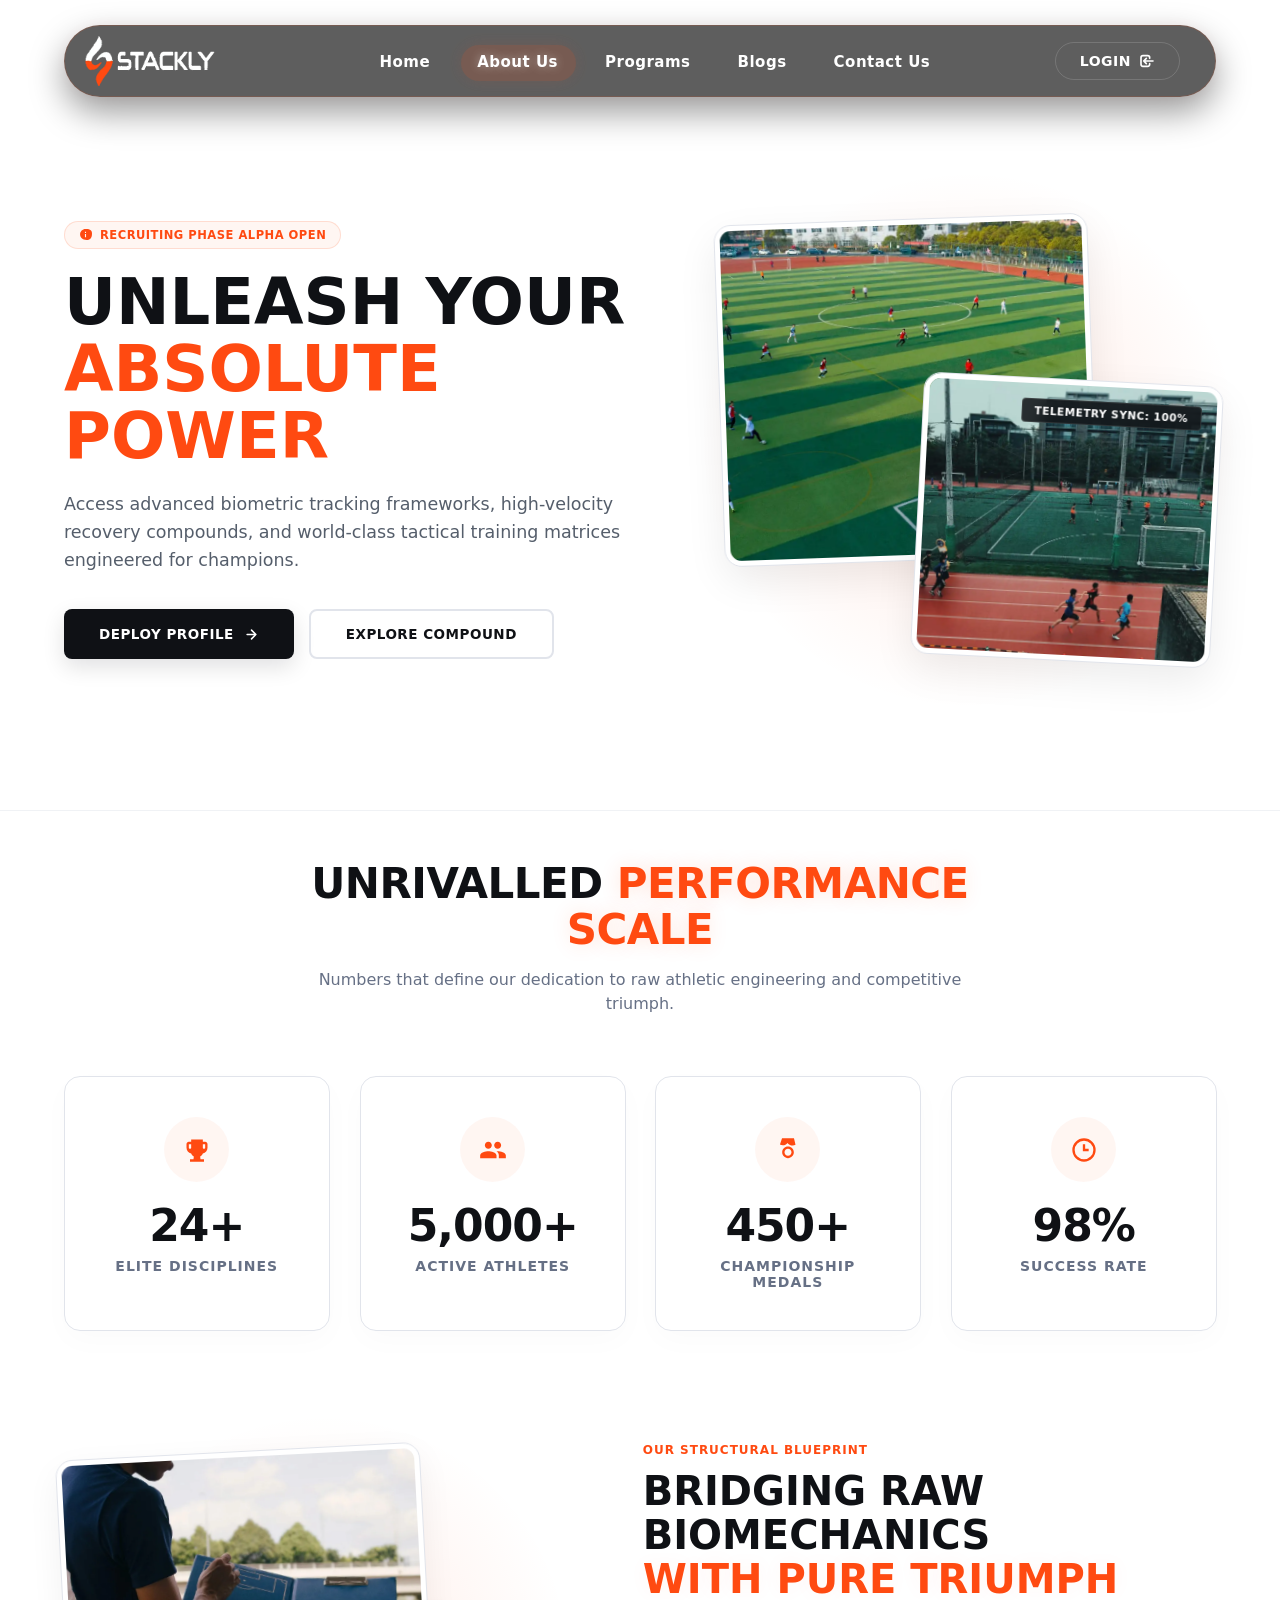
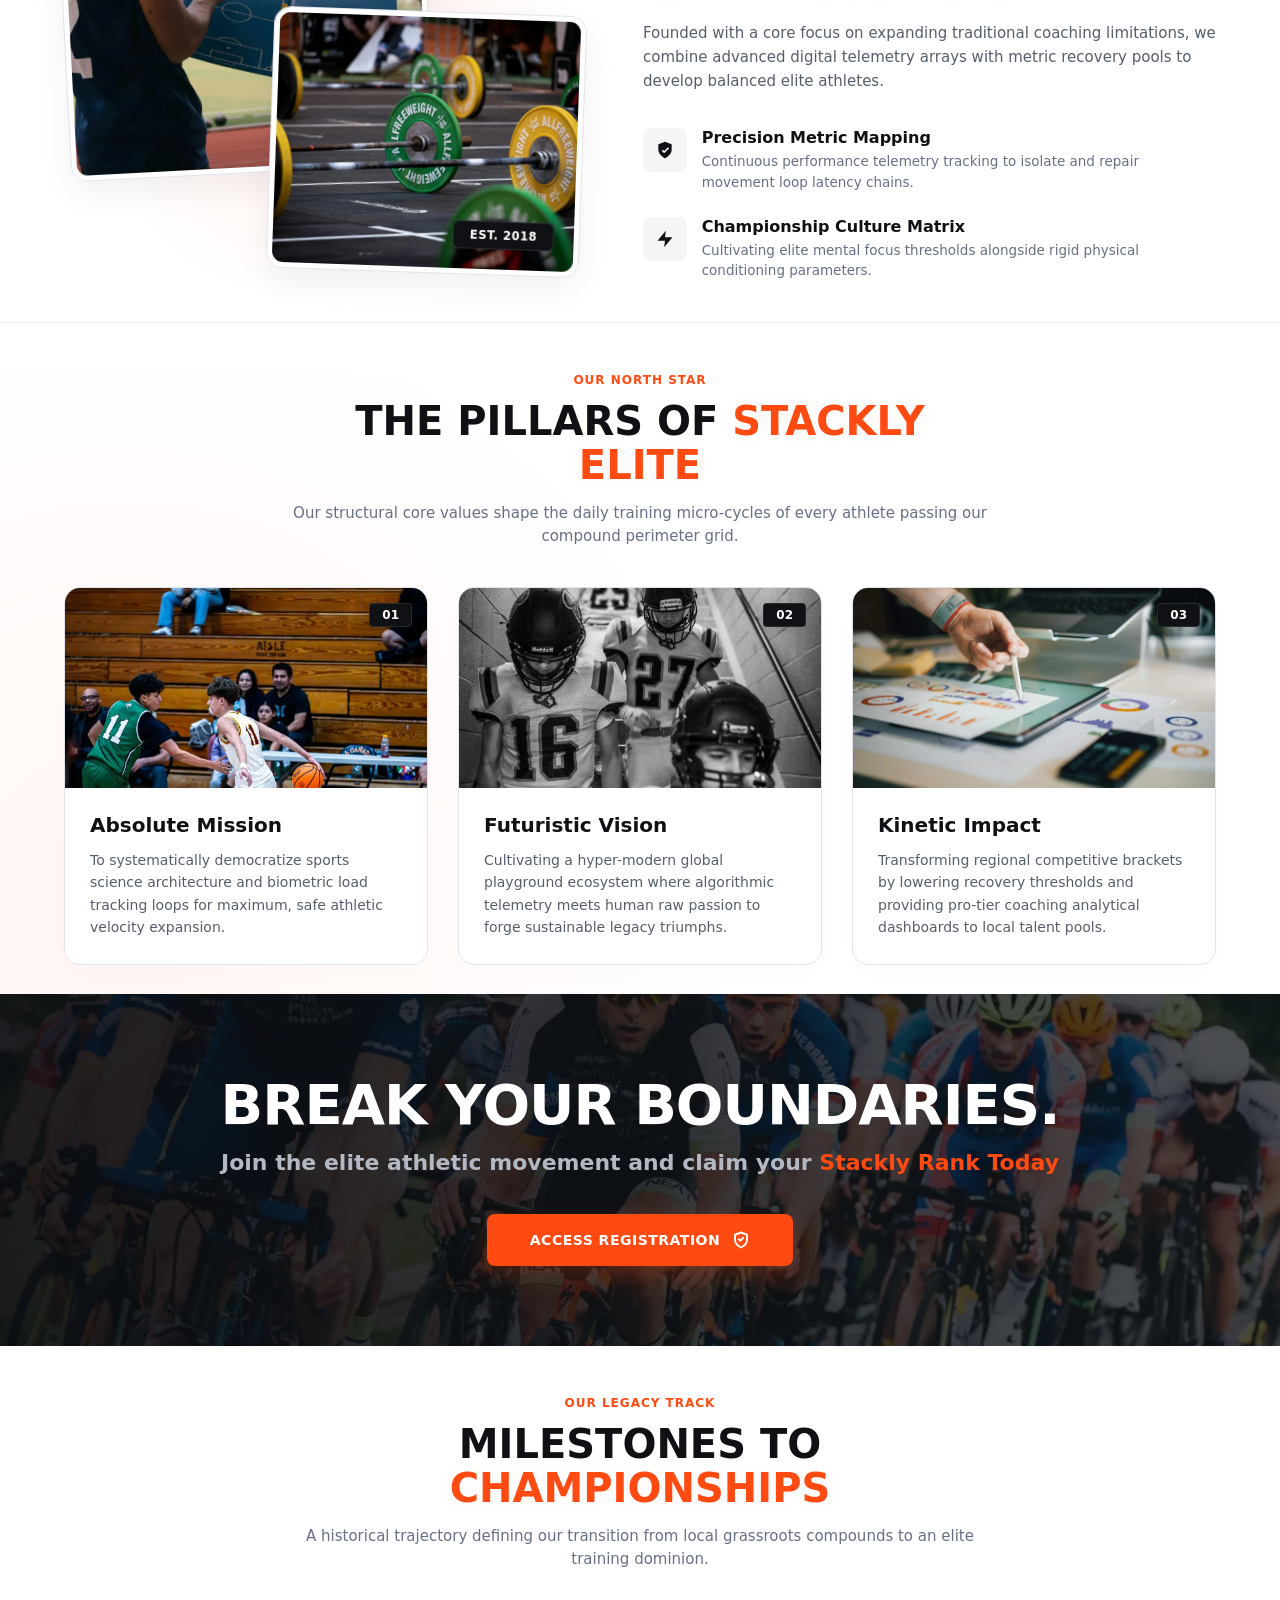
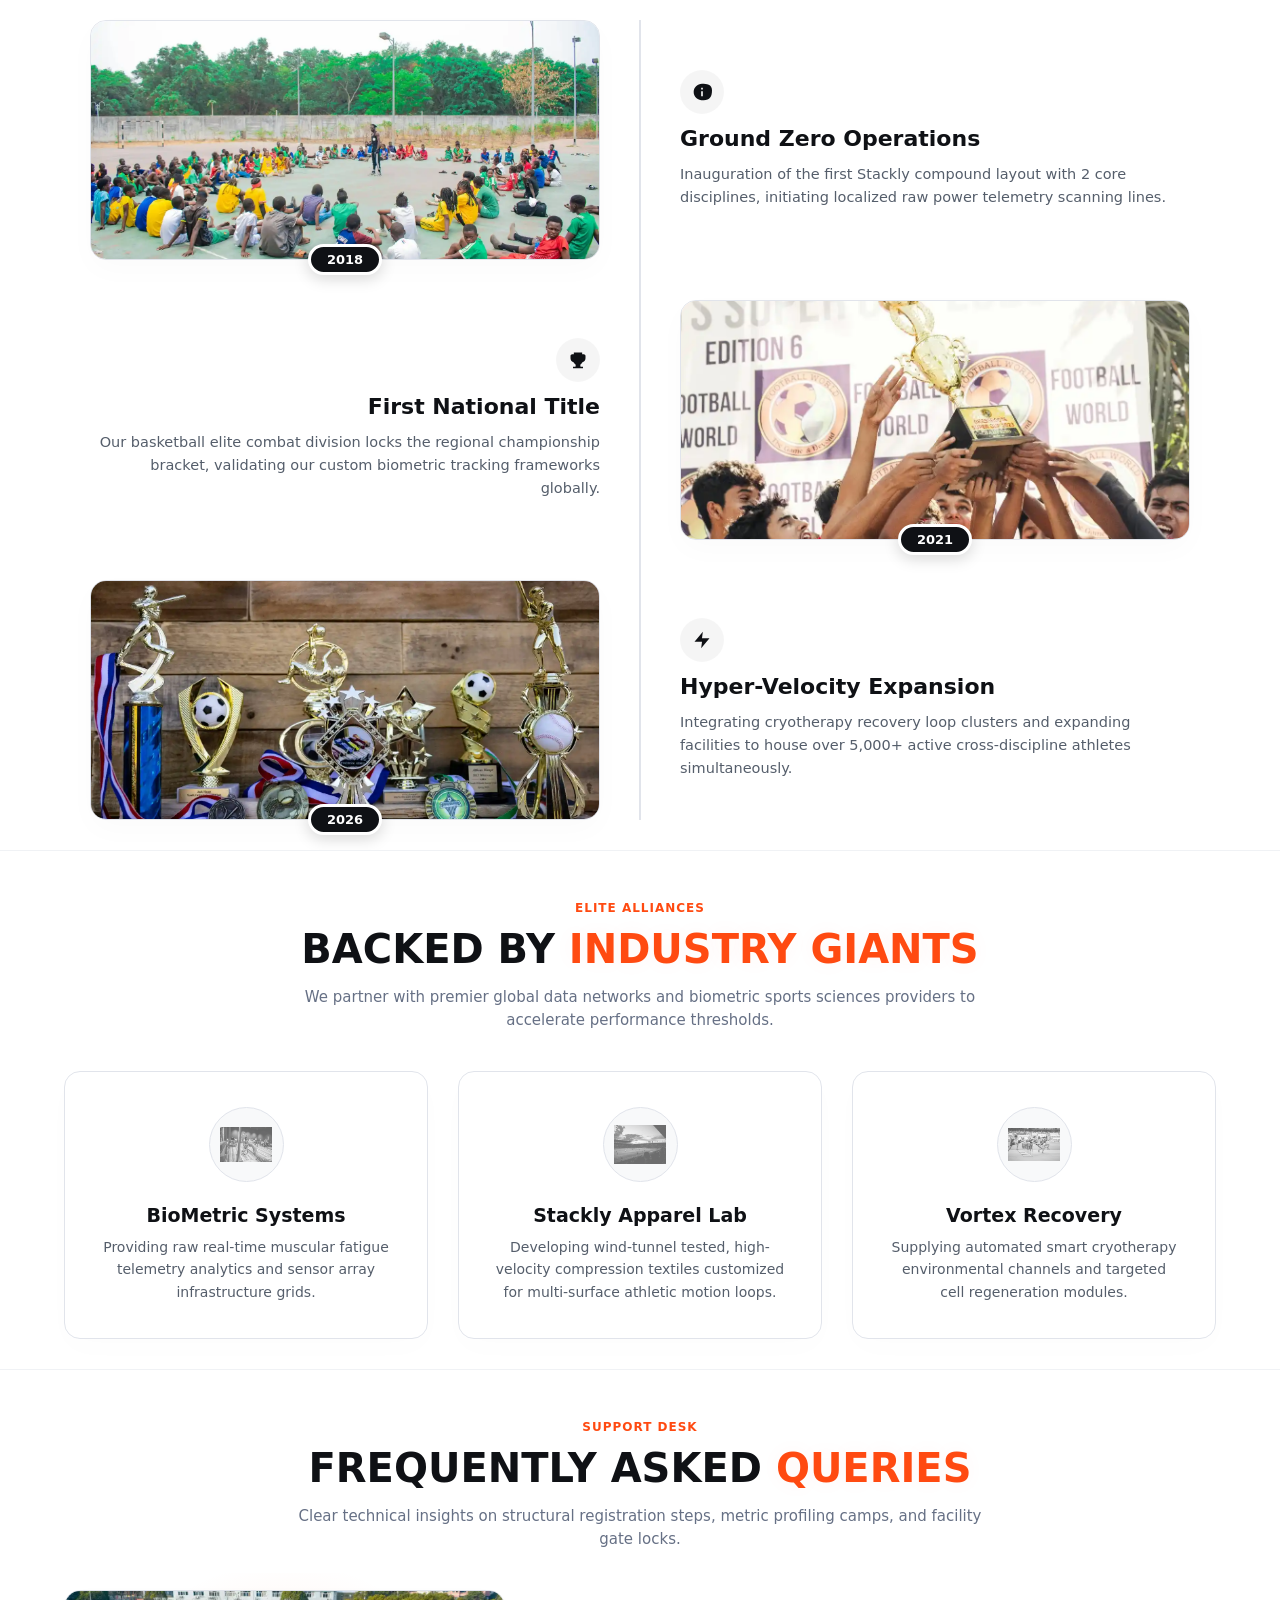
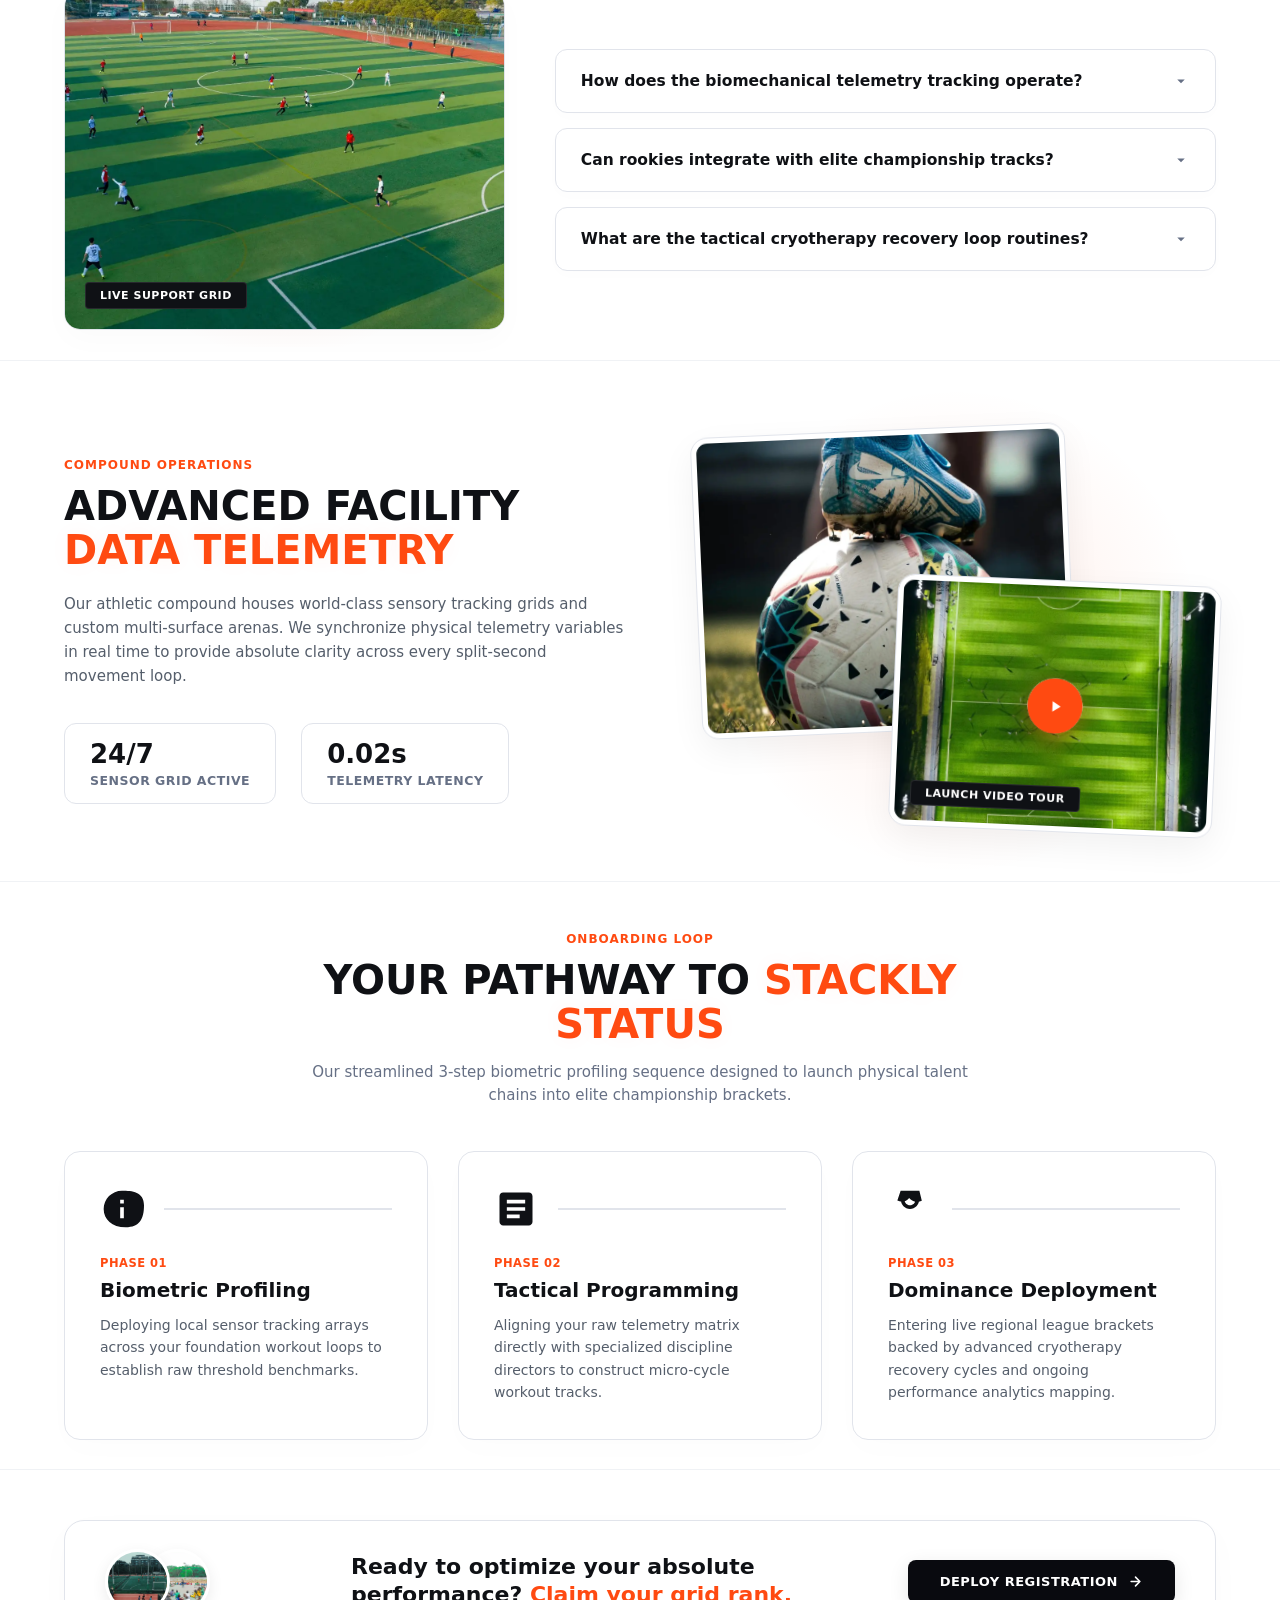
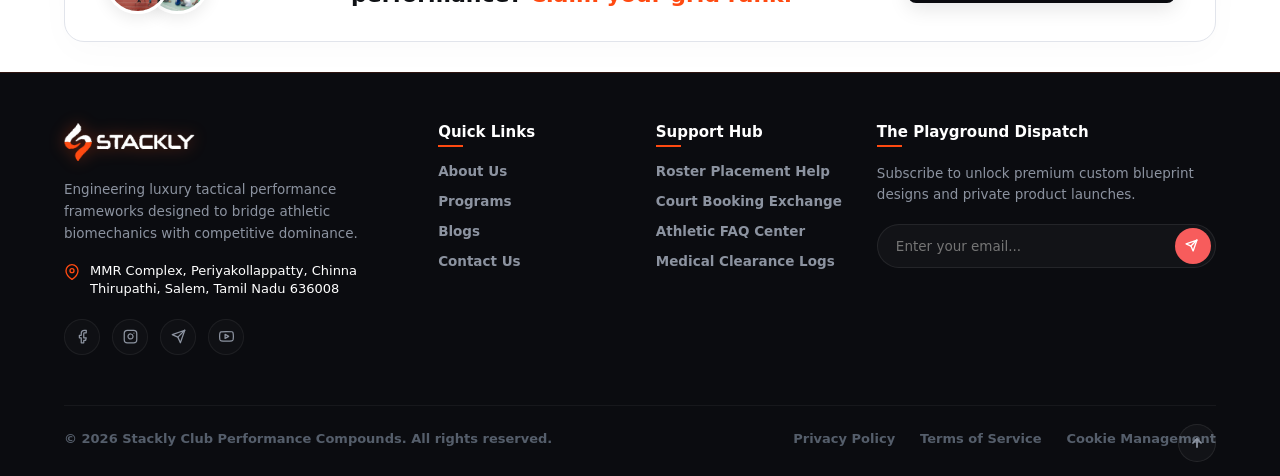
==== commit 603e3d39: "completed" ====
--- a/about.html
+++ b/about.html
@@ -38,8 +38,8 @@
         
         <!-- Interactive Brand Logo Wrap -->
         <a href="javascript:void(0)" class="nav-logo" id="logoRefreshBtn" title="Refresh Page">
-            <img src="https://unsplash.com" alt="Apex Logo" class="logo-img">
-            <span class="logo-text">Stackly<span>CLUB</span></span>
+            <img src="./Assests/sports club logo.webp" alt="Apex Logo" class="logo-img">
+            
         </a>
 
         <!-- Responsive Hamburger Trigger -->
@@ -994,7 +994,7 @@
 
     <div class="values-header">
         <span class="values-mini-badge">Our North Star</span>
-        <h2 class="values-main-heading">The Pillars Of <span>Apex Elite</span></h2>
+        <h2 class="values-main-heading">The Pillars Of <span>Stackly Elite</span></h2>
         <p class="values-interactive-subtitle">Our structural core values shape the daily training micro-cycles of every athlete passing our compound perimeter grid.</p>
     </div>
 
@@ -1465,7 +1465,7 @@
                     <svg viewBox="0 0 24 24" class="timeline-badge-svg"><path d="M12 2C6.48 2 2 6.48 2 12s4.48 10 12 10 10-4.48 10-12S17.52 2 12 2zm1 15h-2v-6h2v6zm0-8h-2V7h2v2z"/></svg>
                 </div>
                 <h3>Ground Zero Operations</h3>
-                <p class="timeline-interactive-body">Inauguration of the first Apex compound layout with 2 core disciplines, initiating localized raw power telemetry scanning lines.</p>
+                <p class="timeline-interactive-body">Inauguration of the first Stackly compound layout with 2 core disciplines, initiating localized raw power telemetry scanning lines.</p>
             </div>
         </div>
 
@@ -2387,13 +2387,13 @@
             <!-- Layer 1: Background Foundation Asset Frame -->
             <div class="tour-img-hull tour-bg-layer">
                 <div class="tour-neon-filter"></div>
-                <img src="https://unsplash.com" alt="Apex Football Academy Turf compound grounds" class="tour-asset-img">
+                <img src="./Assests/football.webp" alt="Apex Football Academy Turf compound grounds" class="tour-asset-img">
             </div>
 
             <!-- Layer 2: Foreground Focus Play Button Badge Frame -->
             <div class="tour-img-hull tour-fg-layer">
                 <div class="tour-neon-filter"></div>
-                <img src="https://unsplash.com" alt="Inside look of basketball arena floor layout grid lines" class="tour-asset-img">
+                <img src="./Assests/video football.webp" alt="Inside look of basketball arena floor layout grid lines" class="tour-asset-img">
                 
                 <!-- High-Glow Vector Video Play Button Overlay -->
                 <button class="tour-play-vector-btn" aria-label="Launch Virtual Tour Video">
@@ -2680,4 +2680,1034 @@
     .play-svg { width: 14px; height: 14px; }
 }
 
-</style>+</style>
+
+<!-- SYSTEM RESPONSIVE ATHLETE REGISTRATION BLUEPRINT -->
+<section class="process-grid-section scroll-reveal-view" id="about-process">
+    
+    <div class="process-header">
+        <span class="process-mini-badge">Onboarding Loop</span>
+        <h2 class="process-main-heading">Your Pathway To <span>Stackly Status</span></h2>
+        <p class="process-interactive-subtitle">Our streamlined 3-step biometric profiling sequence designed to launch physical talent chains into elite championship brackets.</p>
+    </div>
+
+    <!-- Three-Step Kinetic Pathway Deck -->
+    <div class="process-container">
+        
+        <!-- Step Card 01 -->
+        <div class="process-step-card">
+            <div class="process-glow-halo"></div>
+            <div class="process-vector-frame">
+                <!-- SVG Biometric Profile Scan Icon -->
+                <svg viewBox="0 0 24 24" class="process-svg-vector"><path d="M12 2C6.48 2 2 6.48 2 12s4.48 10 12 10 10-4.48 10-12S17.52 2 12 2zm1 15h-2v-6h2v6zm0-8h-2V7h2v2z"/></svg>
+                <div class="step-line-indicator"></div>
+            </div>
+            <div class="process-card-content">
+                <span class="step-number-tag">Phase 01</span>
+                <h3>Biometric Profiling</h3>
+                <p class="process-interactive-body">Deploying local sensor tracking arrays across your foundation workout loops to establish raw threshold benchmarks.</p>
+            </div>
+        </div>
+
+        <!-- Step Card 02 -->
+        <div class="process-step-card">
+            <div class="process-glow-halo"></div>
+            <div class="process-vector-frame">
+                <!-- SVG Tactical Playbook Strategy Icon -->
+                <svg viewBox="0 0 24 24" class="process-svg-vector"><path d="M19 3H5c-1.1 0-2 .9-2 2v14c0 1.1.9 2 2 2h14c1.1 0 2-.9 2-2V5c0-1.1-.9-2-2-2zm-5 14H7v-2h7v2zm3-4H7v-2h10v2zm0-4H7V7h10v2z"/></svg>
+                <div class="step-line-indicator"></div>
+            </div>
+            <div class="process-card-content">
+                <span class="step-number-tag">Phase 02</span>
+                <h3>Tactical Programming</h3>
+                <p class="process-interactive-body">Aligning your raw telemetry matrix directly with specialized discipline directors to construct micro-cycle workout tracks.</p>
+            </div>
+        </div>
+
+        <!-- Step Card 03 -->
+       <!-- Step Card 03 -->
+<div class="process-step-card">
+    <div class="process-glow-halo"></div>
+    <div class="process-vector-frame">
+        <!-- SVG Championship Ribbon Medal Icon -->
+        <svg viewBox="0 0 24 24" class="process-svg-vector"><path d="M12 2c-2.76 0-5 2.24-5 5s2.24 5 5 5 5-2.24 5-5-2.24-5-5-5zm0 8c-1.66 0-3-1.34-3-3s1.34-3 3-3 3 1.34 3 3-1.34 3-3 3zM17.11 2H6.89L5.1 7.37c.72.39 1.55.63 2.44.63 1.63 0 3.09-.78 4.02-2 .24.31.51.59.81.84.4.34.85.62 1.33.82.72.3 1.5.47 2.3.47.89 0 1.72-.24 2.44-.63L17.11 2z"/></svg>
+        
+        <!-- ADDED: Line indicator container to bring back the missing line -->
+        <div class="step-line-indicator"></div>
+    </div>
+    <div class="process-card-content">
+        <span class="step-number-tag">Phase 03</span>
+        <h3>Dominance Deployment</h3>
+        <p class="process-interactive-body">Entering live regional league brackets backed by advanced cryotherapy recovery cycles and ongoing performance analytics mapping.</p>
+    </div>
+</div>
+
+
+    </div>
+</section>
+
+<style>
+    .process-vector-frame {
+    display: flex;
+    align-items: center;
+    gap: 20px;
+    margin-bottom: 25px;
+    position: relative;
+    z-index: 2;
+}
+
+.step-line-indicator {
+    flex-grow: 1; /* Forces the line to fill all remaining horizontal card area width */
+    height: 2px;
+    background: #e1e4eb;
+    position: relative;
+    transition: background-color 0.3s ease;
+}
+
+.process-step-card:hover .step-line-indicator {
+    background-color: #ff4a11; /* Switches line to neon orange during card hover events */
+}
+
+    /* --- COMPACT ABOUT PROCESS PATHWAY SECTION --- */
+.process-grid-section {
+    padding: 50px 5% 30px 5%; /* Configured requested 50px Top, 30px Bottom padding bounds precisely */
+    background-color: #ffffff; /* Clean white canvas background flow alignment */
+    width: 100%;
+    display: flex;
+    flex-direction: column;
+    align-items: center;
+    overflow: hidden;
+    position: relative;
+    border-top: 1px solid #f0f2f5;
+}
+
+/* Structural Header Sections Typography */
+.process-header {
+    text-align: center;
+    margin-bottom: 45px;
+    max-width: 700px;
+}
+
+.process-mini-badge {
+    color: #ff4a11; /* System Neon Orange Primary */
+    font-size: 12px;
+    font-weight: 700;
+    text-transform: uppercase;
+    letter-spacing: 1px;
+    margin-bottom: 12px;
+    display: inline-block;
+}
+
+.process-main-heading {
+    font-size: clamp(28px, 4vw, 40px);
+    font-weight: 900;
+    color: #0f1115;
+    text-transform: uppercase;
+    margin-bottom: 15px;
+    line-height: 1.1;
+}
+
+.process-main-heading span {
+    color: #ff4a11;
+    text-shadow: 0 0 20px rgba(255, 74, 17, 0.05);
+}
+
+.process-interactive-subtitle {
+    font-size: 15px;
+    color: #667085;
+    line-height: 1.5;
+    cursor: default;
+    display: inline-block;
+    transition: color 0.4s ease, text-shadow 0.4s ease, transform 0.4s cubic-bezier(0.25, 1, 0.5, 1);
+    will-change: transform, text-shadow;
+}
+
+.process-grid-section:hover .process-main-heading span {
+    text-shadow: 0 0 25px rgba(255, 74, 17, 0.35);
+}
+
+.process-interactive-subtitle:hover {
+    color: #0f1115;
+    transform: scale(1.02);
+    text-shadow: 0 0 15px rgba(255, 74, 17, 0.15);
+}
+
+/* Three-Column Horizontal Interlinked Flow Grid Deck */
+.process-container {
+    width: 100%;
+    max-width: 1300px;
+    display: grid;
+    grid-template-columns: repeat(auto-fit, minmax(300px, 1fr));
+    gap: 30px;
+}
+
+/* Individual Sequence Card Structuring Blocks */
+.process-step-card {
+    background: #ffffff;
+    border-radius: 16px;
+    border: 1px solid #e1e4eb;
+    padding: 35px;
+    position: relative;
+    overflow: hidden;
+    box-shadow: 0 10px 30px rgba(0, 0, 0, 0.01);
+    display: flex;
+    flex-direction: column;
+    transition: transform 0.5s cubic-bezier(0.25, 1, 0.5, 1), 
+                border-color 0.4s ease, 
+                box-shadow 0.4s ease;
+    will-change: transform, box-shadow;
+}
+
+/* Custom Neon Glow Overlay Mesh */
+.process-glow-halo {
+    position: absolute;
+    top: 0;
+    left: 0;
+    width: 100%;
+    height: 100%;
+    background: radial-gradient(circle at top left, rgba(255, 74, 17, 0.12) 0%, transparent 70%);
+    opacity: 0;
+    z-index: 1;
+    pointer-events: none;
+    transition: opacity 0.4s ease;
+}
+
+/* Vector Graphic Framing Box Layer */
+.process-vector-frame {
+    display: flex;
+    align-items: center;
+    gap: 20px;
+    margin-bottom: 25px;
+    position: relative;
+    z-index: 2;
+}
+
+.process-svg-vector {
+    width: 44px;
+    height: 44px;
+    fill: #0f1115;
+    transition: fill 0.3s ease, transform 0.4s cubic-bezier(0.25, 1, 0.5, 1);
+}
+
+/* Horizontal pathway linking trace bar line design asset */
+.step-line-indicator {
+    flex-grow: 1;
+    height: 2px;
+    background: #e1e4eb;
+    position: relative;
+    transition: background-color 0.3s ease;
+}
+
+/* Card Content Details Framing */
+.process-card-content {
+    position: relative;
+    z-index: 2;
+}
+
+.step-number-tag {
+    font-size: 11.5px;
+    font-weight: 700;
+    color: #ff4a11;
+    text-transform: uppercase;
+    letter-spacing: 0.5px;
+    display: inline-block;
+    margin-bottom: 8px;
+}
+
+.process-card-content h3 {
+    font-size: 20px;
+    color: #0f1115;
+    margin-bottom: 12px;
+    font-weight: 800;
+    transition: color 0.3s ease;
+}
+
+.process-interactive-body {
+    font-size: 14px;
+    color: #555e6b;
+    line-height: 1.6;
+    cursor: default;
+    display: inline-block;
+    transition: color 0.4s ease, text-shadow 0.4s ease, transform 0.4s cubic-bezier(0.25, 1, 0.5, 1);
+    will-change: transform, text-shadow;
+}
+
+/* Collective Hover Chain Reactions Triggers */
+.process-step-card:hover {
+    transform: translateY(-6px);
+    border-color: #ff4a11;
+    box-shadow: 0 15px 40px rgba(0, 0, 0, 0.05), 0 0 25px rgba(255, 74, 17, 0.08);
+}
+
+.process-step-card:hover .process-glow-halo {
+    opacity: 1;
+}
+
+.process-step-card:hover .process-svg-vector {
+    fill: #ff4a11;
+    transform: scale(1.05) rotate(4deg);
+}
+
+.process-step-card:hover .step-line-indicator {
+    background-color: #ff4a11;
+}
+
+.process-step-card:hover .process-card-content h3 {
+    color: #ff4a11;
+}
+
+.process-step-card:hover .process-interactive-body {
+    color: #0f1115;
+    transform: scale(1.015);
+    text-shadow: 0 0 12px rgba(255, 74, 17, 0.12);
+}
+
+/* --- ADAPTIVE GRAPHIC RESPONSIVENESS OVERLAYS BREAKPOINTS --- */
+@media (max-width: 992px) {
+    .step-line-indicator {
+        display: none; /* Strips connecting row line anchors on compressed multi-line rows overlays */
+    }
+}
+
+</style>
+
+
+<!-- SYSTEM COMPACT SINGLE-LINE ACTION STRIP -->
+<section class="strip-cta-section scroll-reveal-view" id="action-strip">
+    <div class="strip-wrapper">
+        
+        <!-- Left Wing: Split Visual Composition -->
+        <div class="strip-image-deck">
+            <div class="strip-glow-halo"></div>
+            <!-- Dynamic Foreground Imagery Stack -->
+            <img src="./Assests/athletic running.webp" alt="Athletic biometric training array asset" class="strip-inline-img">
+            <img src="./Assests/drill.webp" alt="Coaching playbook data analytics asset" class="strip-inline-img edge-stacked">
+        </div>
+
+        <!-- Right Wing: Linear Action Channel Content -->
+        <div class="strip-content-deck">
+            <h3 class="strip-title-text">Ready to optimize your absolute performance? <span>Claim your grid rank.</span></h3>
+            
+            <a href="404.html" class="strip-action-btn">
+                <span>Deploy Registration</span>
+                <svg viewBox="0 0 24 24" class="strip-svg-icon"><path d="M5 12h14M12 5l7 7-7 7" stroke="currentColor" stroke-width="2.5" stroke-linecap="round" stroke-linejoin="round" fill="none"/></svg>
+            </a>
+        </div>
+
+    </div>
+</section>
+
+<style>
+    /* --- LINEAR COMPACT ACTION STRIP --- */
+.strip-cta-section {
+    padding: 50px 5% 30px 5%; /* Enforces requested 50px Top, 30px Bottom bounds exactly */
+    background-color: #ffffff;
+    width: 100%;
+    display: flex;
+    justify-content: center;
+    overflow: hidden;
+    position: relative;
+    border-top: 1px solid #f0f2f5;
+}
+
+.strip-wrapper {
+    width: 100%;
+    max-width: 1300px;
+    background: #ffffff;
+    border: 1px solid #e1e4eb;
+    border-radius: 20px;
+    padding: 25px 40px; /* Highly compressed inside padding track */
+    display: grid;
+    grid-template-columns: 0.4fr 1.6fr; /* Horizontal linear separation formatting */
+    gap: 40px;
+    align-items: center;
+    box-shadow: 0 10px 35px rgba(0, 0, 0, 0.02);
+    transition: border-color 0.4s ease, box-shadow 0.4s ease;
+}
+
+/* Visual Housing & Overlap Mechanics */
+.strip-image-deck {
+    position: relative;
+    display: flex;
+    align-items: center;
+    height: 70px;
+}
+
+.strip-inline-img {
+    width: 65px;
+    height: 65px;
+    border-radius: 50%;
+    object-fit: cover;
+    border: 3px solid #ffffff;
+    box-shadow: 0 5px 15px rgba(0, 0, 0, 0.08);
+    transition: transform 0.4s cubic-bezier(0.25, 1, 0.5, 1), border-color 0.3s ease;
+    position: relative;
+    z-index: 2;
+}
+
+.edge-stacked {
+    margin-left: -25px; /* Creates clean modern overlay tracking */
+    z-index: 1;
+}
+
+.strip-glow-halo {
+    position: absolute;
+    width: 150px;
+    height: 150px;
+    background: radial-gradient(circle, rgba(255, 74, 17, 0.16) 0%, transparent 70%);
+    opacity: 0;
+    pointer-events: none;
+    transition: opacity 0.4s ease;
+    z-index: 0;
+    left: -20px;
+}
+
+/* Linear Content Delivery Deck */
+.strip-content-deck {
+    display: flex;
+    justify-content: space-between; /* Pushes single-line statement and button to opposite horizons */
+    align-items: center;
+    gap: 30px;
+    width: 100%;
+}
+
+.strip-title-text {
+    font-size: clamp(16px, 2.2vw, 22px);
+    font-weight: 800;
+    color: #0f1115;
+    line-height: 1.3;
+    cursor: default;
+    transition: transform 0.3s ease;
+}
+
+.strip-title-text span {
+    color: var(--primary);
+    display: inline-block;
+    transition: text-shadow 0.3s ease, color 0.3s ease;
+}
+
+/* Master Grid Card Collective Hover Triggers */
+.strip-wrapper:hover {
+    border-color: var(--primary);
+    box-shadow: 0 15px 40px rgba(0, 0, 0, 0.05), 0 0 25px rgba(255, 74, 17, 0.08);
+}
+
+.strip-wrapper:hover .strip-inline-img {
+    transform: scale(1.05) rotate(4deg);
+    border-color: var(--primary);
+}
+
+.strip-wrapper:hover .edge-stacked {
+    transform: scale(1.05) translateX(8px) rotate(-4deg);
+}
+
+.strip-wrapper:hover .strip-glow-halo {
+    opacity: 1;
+}
+
+.strip-wrapper:hover .strip-title-text span {
+    text-shadow: 0 0 15px rgba(255, 74, 17, 0.22);
+}
+
+/* Action Trigger Elements */
+.strip-action-btn {
+    display: inline-flex;
+    align-items: center;
+    gap: 10px;
+    padding: 14px 32px;
+    background-color: var(--dark);
+    color: #ffffff;
+    text-decoration: none;
+    font-weight: 700;
+    font-size: 13px;
+    text-transform: uppercase;
+    letter-spacing: 0.5px;
+    border-radius: 8px;
+    white-space: nowrap; /* Prevents button word break loops on small layouts */
+    box-shadow: 0 6px 20px rgba(9, 10, 15, 0.1);
+    transition: all 0.3s cubic-bezier(0.25, 1, 0.5, 1);
+}
+
+.strip-svg-icon {
+    width: 15px;
+    height: 15px;
+    transition: transform 0.3s cubic-bezier(0.25, 1, 0.5, 1);
+}
+
+.strip-action-btn:hover {
+    background-color: var(--primary);
+    box-shadow: 0 8px 22px var(--primary-glow);
+    transform: translateY(-2px);
+}
+
+.strip-action-btn:hover .strip-svg-icon {
+    transform: translateX(4px);
+}
+
+/* --- ADAPTIVE COMPACT LAYOUT VIEWPORT BREAKPOINTS --- */
+@media (max-width: 992px) {
+    .strip-wrapper {
+        grid-template-columns: 1fr;
+        gap: 20px;
+        padding: 30px;
+        text-align: center;
+    }
+    .strip-image-deck {
+        justify-content: center;
+    }
+    .strip-content-deck {
+        flex-direction: column;
+        gap: 25px;
+    }
+    .strip-action-btn {
+        width: 100%;
+        justify-content: center;
+    }
+}
+
+</style>
+
+<!-- High-Contrast Creative Immersive Footer Deck -->
+<footer class="stackly-footer">
+    <div class="footer-max-container">
+        
+        <!-- Primary Structural Column Array Block Grid -->
+        <div class="footer-columns-grid">
+            
+            <!-- Column 1: Brand Profile Terminal Hub with Integrated Social Vectors -->
+            <div class="footer-col brand-pillar">
+                <a href="404.html" class="footer-logo-link" onclick="executeScrollToTop(event)" title="Back to Top">
+                    <!-- Brand logo tag configured for your source path assets -->
+                    <img src="./Assests/sports club logo.webp" alt="Apex Sports Club Logo" class="footer-brand-logo">
+                </a>
+                <p class="footer-brand-bio">
+                    Engineering luxury tactical performance frameworks designed to bridge athletic biomechanics with competitive dominance.
+                </p>
+                <div class="company-address-box">
+                    <svg xmlns="http://w3.org" viewBox="0 0 24 24" fill="none" stroke="currentColor" stroke-width="2" stroke-linecap="round" stroke-linejoin="round" class="addr-vector"><path d="M21 10c0 7-9 13-9 13s-9-6-9-13a9 9 0 0 1 18 0z"></path><circle cx="12" cy="10" r="3"></circle></svg>
+                    <span>MMR Complex, Periyakollappatty, Chinna Thirupathi, Salem, Tamil Nadu 636008</span>
+                </div>
+
+                <!-- High-Visibility Vector Social Media Icon Row -->
+                <div class="footer-social-row">
+                    <!-- Facebook -->
+                    <button class="social-circle-btn" onclick="handleNavigation404(event, '404.html')" title="Follow on Facebook">
+                        <svg xmlns="http://w3.org" viewBox="0 0 24 24" fill="none" stroke="currentColor" stroke-width="2" stroke-linecap="round" stroke-linejoin="round">
+                            <path d="M18 2h-3a5 5 0 0 0-5 5v3H7v4h3v8h4v-4h3l1-4h-4V7a1 1 0 0 1 1-1h3z"></path>
+                        </svg>
+                    </button>
+                    <!-- Instagram -->
+                    <button class="social-circle-btn" onclick="handleNavigation404(event, '404.html')" title="Follow on Instagram">
+                        <svg xmlns="http://w3.org" viewBox="0 0 24 24" fill="none" stroke="currentColor" stroke-width="2" stroke-linecap="round" stroke-linejoin="round">
+                            <rect x="2" y="2" width="20" height="20" rx="5" ry="5"></rect>
+                            <path d="M16 11.37A4 4 0 1 1 12.63 8 4 4 0 0 1 16 11.37z"></path>
+                            <line x1="17.5" y1="6.5" x2="17.51" y2="6.5"></line>
+                        </svg>
+                    </button>
+                    <!-- Telegram / Pinterest Replacement -->
+                    <button class="social-circle-btn" onclick="handleNavigation404(event, '404.html')" title="Follow on Telegram">
+                        <svg xmlns="http://w3.org" viewBox="0 0 24 24" fill="none" stroke="currentColor" stroke-width="2" stroke-linecap="round" stroke-linejoin="round">
+                            <line x1="22" y1="2" x2="11" y2="13"></line>
+                            <polygon points="22 2 15 22 11 13 2 9 22 2"></polygon>
+                        </svg>
+                    </button>
+                    <!-- YouTube -->
+                    <button class="social-circle-btn" onclick="handleNavigation404(event, '404.html')" title="Follow on YouTube">
+                        <svg xmlns="http://w3.org" viewBox="0 0 24 24" fill="none" stroke="currentColor" stroke-width="2" stroke-linecap="round" stroke-linejoin="round">
+                            <path d="M22.54 6.42a2.78 2.78 0 0 0-1.94-2C18.88 4 12 4 12 4s-6.88 0-8.6.46a2.78 2.78 0 0 0-1.94 2A29 28 0 0 0 1 11.75a29 28 0 0 0 .46 5.33A2.78 2.78 0 0 0 3.4 19c1.72.46 8.6.46 8.6.46s6.88 0 8.6-.46a2.78 2.78 0 0 0 1.94-2 29 28 0 0 0 .46-5.25 29 28 0 0 0-.46-5.33z"></path>
+                            <polygon points="9.75 15.02 15.5 11.75 9.75 8.48 9.75 15.02"></polygon>
+                        </svg>
+                    </button>
+                </div>
+            </div>
+
+            <!-- Column 2: Quick Menus Collection -->
+            <div class="footer-col links-pillar">
+                <h4 class="footer-heading">Quick Links</h4>
+                <div class="footer-links-list">
+                    <a href="about.html" class="footer-link">About Us</a>
+                    <a href="programs.html" class="footer-link">Programs</a>
+                    <a href="blogs.html" class="footer-link">Blogs</a>
+                    <a href="contact.html" class="footer-link">Contact Us</a>
+                </div>
+            </div>
+
+            <!-- Column 3: Corporate Profile Menus -->
+            <div class="footer-col links-pillar">
+                <h4 class="footer-heading">Support Hub</h4>
+                <div class="footer-links-list">
+                      <a href="404.html" class="footer-link" onclick="handleNavigation404(event)">Roster Placement Help</a>
+        <a href="404.html" class="footer-link" onclick="handleNavigation404(event)">Court Booking Exchange</a>
+        <a href="404.html" class="footer-link" onclick="handleNavigation404(event)">Athletic FAQ Center</a>
+        <a href="404.html" class="footer-link" onclick="handleNavigation404(event)">Medical Clearance Logs</a>
+                </div>
+            </div>
+
+            <!-- Column 4: Newsletter Subscriber Actions Console -->
+            <div class="footer-col subscribe-pillar">
+                <h4 class="footer-heading">The Playground Dispatch</h4>
+                <p class="subscribe-caption">Subscribe to unlock premium custom blueprint designs and private product launches.</p>
+                
+                <form class="footer-newsletter-form" onsubmit="handleNewsletterRouting(event)">
+                    <div class="input-bezel-hull">
+                        <input type="email" placeholder="Enter your email..." class="newsletter-input" id="newsletterEmailField">
+                        <button type="submit" class="newsletter-submit-btn" title="Subscribe Now">
+                            <svg xmlns="http://w3.org" viewBox="0 0 24 24" fill="none" stroke="currentColor" stroke-width="2.5" stroke-linecap="round" stroke-linejoin="round">
+                                <line x1="22" y1="2" x2="11" y2="13"></line>
+                                <polygon points="22 2 15 22 11 13 2 9 22 2"></polygon>
+                            </svg>
+                        </button>
+                    </div>
+                    <!-- Absolute Validation Error Toast Container -->
+                    <div class="form-validation-toast" id="validationToast">Please fill out this field.</div>
+                </form>
+            </div>
+
+        </div>
+
+        <!-- Secondary Bottom Regulatory Ledger Bar -->
+        <div class="footer-ledger-base">
+            <div class="ledger-left-copyright">
+                &copy; <span id="currentYear">2026</span> Stackly Club Performance Compounds. All rights reserved.
+            </div>
+            
+            <!-- Privacy Legal Links Stacks -->
+            <div class="ledger-center-legal">
+                <a href="404.html" class="legal-link" onclick="handleNavigation404(event)">Privacy Policy</a>
+                <a href="404.html" class="legal-link" onclick="handleNavigation404(event)">Terms of Service</a>
+                <a href="404.html" class="legal-link" onclick="handleNavigation404(event)">Cookie Management</a>
+            </div>
+
+            <!-- Right-Side Floating Back to Top Control Anchor Button -->
+            <button class="footer-top-arrow-btn" onclick="executeScrollToTop(event)" title="Back to Top">
+                <svg xmlns="http://w3.org" viewBox="0 0 24 24" fill="none" stroke="currentColor" stroke-width="3" stroke-linecap="round" stroke-linejoin="round" class="up-arrow-vector"><line x1="12" y1="19" x2="12" y2="5"></line><polyline points="5 12 12 5 19 12"></polyline></svg>
+            </button>
+        </div>
+
+    </div>
+</footer>
+
+<style>
+    /* --- COMPACT HIGH-CONTRAST SPORTS FOOTER THEME --- */
+.stackly-footer {
+    position: relative;
+    width: 100%;
+    padding: 50px 5% 30px 5%;
+    background-color: #0b0c10; /* Precise dark charcoal-obsidian backdrop */
+    color: #ffffff;
+    display: flex;
+    justify-content: center;
+    overflow: hidden;
+    border-top: 1px solid rgba(255, 74, 17, 0.15);
+}
+
+.footer-max-container {
+    width: 100%;
+    max-width: 1300px;
+}
+
+/* Master Grid Alignments Matrix */
+.footer-columns-grid {
+    display: grid;
+    grid-template-columns: 1.3fr 0.7fr 0.7fr 1.3fr; /* Keeps identical original layout structures */
+    gap: 35px;
+    margin-bottom: 50px;
+    align-items: flex-start;
+}
+
+.footer-col {
+    display: flex;
+    flex-direction: column;
+    width: 100%;
+    text-align: left;
+}
+
+/* Column 1: Brand Profiles details */
+.footer-brand-logo {
+    height: 38px;
+    width: auto;
+    object-fit: contain;
+    filter: drop-shadow(0 0 8px rgba(255, 74, 17, 0.4));
+    transition: transform 0.4s cubic-bezier(0.25, 1, 0.5, 1);
+}
+
+.footer-logo-link:hover .footer-brand-logo {
+    transform: scale(1.05);
+}
+
+.footer-brand-bio {
+    font-size: 13.5px;
+    color: #8c93a0;
+    line-height: 1.6;
+    margin: 18px 0;
+    max-width: 320px;
+}
+
+.company-address-box {
+    display: flex;
+    align-items: flex-start;
+    gap: 10px;
+    font-size: 13px;
+    color: #ffffff;
+    line-height: 1.4;
+    max-width: 320px;
+}
+
+.addr-vector {
+    width: 16px;
+    height: 16px;
+    color: #ff4a11; /* System Neon Orange Primary */
+    flex-shrink: 0;
+    margin-top: 2px;
+}
+
+/* Vector Media Grid Deck */
+.footer-social-row {
+    display: flex;
+    gap: 12px;
+    margin-top: 20px;
+}
+
+.social-circle-btn {
+    width: 36px;
+    height: 36px;
+    border-radius: 50%;
+    background: rgba(255, 255, 255, 0.02);
+    border: 1px solid rgba(255, 255, 255, 0.06);
+    display: flex;
+    justify-content: center;
+    align-items: center;
+    cursor: pointer;
+    color: #8c93a0;
+    transition: all 0.3s cubic-bezier(0.25, 1, 0.5, 1);
+}
+
+.social-circle-btn svg {
+    width: 15px;
+    height: 15px;
+}
+
+.social-circle-btn:hover {
+    background: rgba(255, 74, 17, 0.08);
+    border-color: #ff4a11;
+    color: #ff4a11;
+    box-shadow: 0 0 15px rgba(255, 74, 17, 0.4);
+    transform: translateY(-2px);
+}
+
+/* Headings with Coral Indicator Traces */
+.footer-heading {
+    font-size: 15px;
+    font-weight: 700;
+    color: #ffffff;
+    margin-bottom: 22px;
+    position: relative;
+    text-transform: none;
+}
+
+.footer-heading::after {
+    content: '';
+    position: absolute;
+    bottom: -6px;
+    left: 0;
+    width: 25px;
+    height: 2px;
+    background-color: #ff4a11; /* Coral bar indicator line accent */
+}
+
+/* Link Arrays Directory Lists */
+.footer-links-list {
+    display: flex;
+    flex-direction: column;
+    gap: 14px;
+}
+
+.footer-link {
+    color: #8c93a0;
+    text-decoration: none;
+    font-size: 13.5px;
+    font-weight: 600;
+    transition: all 0.3s ease;
+    width: max-content;
+}
+
+.footer-link:hover {
+    color: #ff4a11;
+    transform: translateX(4px);
+    text-shadow: 0 0 10px rgba(255, 74, 17, 0.3);
+}
+
+/* Newsletter Input Components */
+.subscribe-pillar {
+    position: relative;
+}
+
+.subscribe-caption {
+    font-size: 13.5px;
+    color: #8c93a0;
+    line-height: 1.5;
+    margin-bottom: 20px;
+}
+
+.footer-newsletter-form {
+    position: relative;
+    width: 100%;
+}
+
+.input-bezel-hull {
+    position: relative;
+    display: flex;
+    align-items: center;
+    width: 100%;
+}
+
+.newsletter-input {
+    width: 100%;
+    padding: 13px 55px 13px 18px;
+    background: rgba(255, 255, 255, 0.03);
+    border: 1px solid rgba(255, 255, 255, 0.08);
+    border-radius: 30px;
+    outline: none;
+    color: #ffffff;
+    font-size: 13.5px;
+    transition: all 0.3s ease;
+}
+
+.newsletter-input:focus {
+    border-color: #ff4a11;
+    background: rgba(255, 74, 17, 0.01);
+    box-shadow: 0 0 15px rgba(255, 74, 17, 0.15);
+}
+
+.newsletter-submit-btn {
+    position: absolute;
+    right: 5px;
+    width: 36px;
+    height: 36px;
+    border-radius: 50%;
+    background-color: #f75c5c; /* Soft coral action indicator fill */
+    border: none;
+    cursor: pointer;
+    display: flex;
+    justify-content: center;
+    align-items: center;
+    color: #ffffff;
+    transition: transform 0.3s ease, background-color 0.3s ease, box-shadow 0.3s ease;
+}
+
+.newsletter-submit-btn svg {
+    width: 13px;
+    height: 13px;
+    transform: rotate(0deg) translateX(-1px);
+}
+
+.newsletter-submit-btn:hover {
+    background-color: #ff4a11;
+    box-shadow: 0 0 15px rgba(255, 74, 17, 0.4);
+    transform: scale(1.05);
+}
+
+/* Validation Alert Positioning Layer */
+.form-validation-toast {
+    position: absolute;
+    bottom: -25px;
+    left: 15px;
+    color: #f75c5c;
+    font-size: 11.5px;
+    font-weight: 700;
+    opacity: 0;
+    transform: translateY(-4px);
+    transition: opacity 0.3s ease, transform 0.3s ease;
+    pointer-events: none;
+}
+
+.form-validation-toast.show-toast {
+    opacity: 1;
+    transform: translateY(0);
+}
+
+/* Secondary Bottom Regulatory Ledger Bar */
+.footer-ledger-base {
+    position: relative;
+    width: 100%;
+    border-top: 1px solid rgba(255, 255, 255, 0.05);
+    padding-top: 25px;
+    display: flex;
+    justify-content: space-between;
+    align-items: center;
+    gap: 20px;
+}
+
+.ledger-left-copyright {
+    font-size: 13px;
+    color: #555e6b;
+    font-weight: 600;
+}
+
+.ledger-center-legal {
+    display: flex;
+    gap: 25px;
+}
+
+.legal-link {
+    color: #555e6b;
+    text-decoration: none;
+    font-size: 13px;
+    font-weight: 600;
+    transition: color 0.3s ease;
+}
+
+.legal-link:hover {
+    color: #ffffff;
+    text-shadow: 0 0 8px rgba(255, 255, 255, 0.3);
+}
+
+/* Back to Top Floating Arrow */
+.footer-top-arrow-btn {
+    position: absolute;
+    right: 0;
+    top: 18px;
+    width: 38px;
+    height: 38px;
+    border-radius: 50%;
+    background: rgba(255, 255, 255, 0.03);
+    border: 1px solid rgba(255, 255, 255, 0.08);
+    cursor: pointer;
+    display: flex;
+    justify-content: center;
+    align-items: center;
+    color: #8c93a0;
+    transition: all 0.3s cubic-bezier(0.25, 1, 0.5, 1);
+}
+
+.up-arrow-vector {
+    width: 14px;
+    height: 14px;
+    transition: transform 0.3s ease;
+}
+
+.footer-top-arrow-btn:hover {
+    background: rgba(255, 74, 17, 0.06);
+    border-color: #ff4a11;
+    color: #ff4a11;
+    box-shadow: 0 0 15px rgba(255, 74, 17, 0.3);
+    transform: translateY(-3px);
+}
+
+.footer-top-arrow-btn:hover .up-arrow-vector {
+    transform: translateY(-2px);
+}
+
+/* --- RIGID ADAPTIVE MEDIA BREAKPOINTS SYSTEM --- */
+@media (max-width: 1024px) {
+    .footer-columns-grid {
+        grid-template-columns: 1fr 1fr;
+        gap: 40px;
+    }
+}
+
+@media (max-width: 680px) {
+    .stackly-footer {
+        padding: 50px 6% 80px 6%;
+    }
+    .footer-columns-grid {
+        grid-template-columns: 1fr;
+        gap: 35px;
+        text-align: center;
+    }
+    .footer-col {
+        text-align: center;
+        align-items: center;
+    }
+    .footer-brand-bio, .company-address-box {
+        margin: 15px auto;
+    }
+    .footer-heading::after {
+        left: 50%;
+        transform: translateX(-50%);
+    }
+    .footer-ledger-base {
+        flex-direction: column-reverse;
+        text-align: center;
+        padding-top: 30px;
+    }
+    .ledger-center-legal {
+        flex-direction: column;
+        gap: 15px;
+    }
+    .footer-top-arrow-btn {
+        position: fixed;
+        bottom: 25px;
+        right: 25px;
+        top: auto;
+        z-index: 5000;
+        background: #0b0c10;
+        box-shadow: 0 5px 20px rgba(0, 0, 0, 0.6);
+        border-color: rgba(255, 255, 255, 0.1);
+    }
+}
+
+</style>
+
+<script>
+    // --- SPORTS HUB PORTAL ROUTING ENGINE ---
+
+// 1. DYNAMIC NAVIGATION ROUTE SWITCHING TO 404.HTML
+function handleNavigation404(event) {
+    event.preventDefault(); // Intercept default anchor jump processes
+    window.location.href = '404.html';
+}
+
+// 2. BACK TO TOP SMOOTH SCROLL ACTION
+function executeScrollToTop(event) {
+    event.preventDefault();
+    window.scrollTo({
+        top: 0,
+        behavior: 'smooth'
+    });
+}
+
+// 3. NEWSLETTER FORMS INPUT FIELD VALIDATORS & ROUTERS
+function handleNewsletterRouting(event) {
+    event.preventDefault(); // Block background page resets
+    
+    const inputField = document.getElementById('newsletterEmailField');
+    const errorToast = document.getElementById('validationToast');
+    
+    if (!inputField || !errorToast) return;
+
+    const emailValueString = inputField.value.trim();
+
+    if (emailValueString === '') {
+        // Void address sequence found: fire notification overlay visibility path
+        errorToast.classList.add('show-toast');
+        inputField.focus();
+        
+        // Hide structural warning notification block after 3 seconds
+        setTimeout(() => {
+            errorToast.classList.remove('show-toast');
+        }, 3000);
+    } else {
+        // Valid structural inputs confirmed: divert target frame directly into 404 template layout
+        errorToast.classList.remove('show-toast');
+        window.location.href = '404.html';
+    }
+}
+
+// Clear error indicator banner instantly upon first alphanumeric key input event
+document.addEventListener('DOMContentLoaded', () => {
+    const inputField = document.getElementById('newsletterEmailField');
+    const errorToast = document.getElementById('validationToast');
+    
+    if (inputField && errorToast) {
+        inputField.addEventListener('input', () => {
+            if (inputField.value.trim() !== '') {
+                errorToast.classList.remove('show-toast');
+            }
+        });
+    }
+});
+
+</script>
+</body>
+</html>
--- a/style.css
+++ b/style.css
@@ -125,7 +125,7 @@
 }
 
 .nav-container {
-    background: rgba(9, 10, 15, 0.65);
+    background: rgba(9, 9, 9, 0.65);
     backdrop-filter: blur(20px);
     -webkit-backdrop-filter: blur(20px);
     border: 1px solid rgba(255, 74, 17, 0.15);
@@ -154,13 +154,9 @@
 }
 
 .logo-img {
-    width: 38px;
-    height: 38px;
-    border-radius: 50%;
-    object-fit: cover;
-    border: 2px solid var(--primary);
-    filter: drop-shadow(0 0 5px var(--primary-glow));
-    transition: transform 0.4s ease;
+    width: 130px;
+    height: 50px;
+
 }
 
 .nav-logo:hover .logo-img {
@@ -200,7 +196,7 @@
 
 
 .nav-item {
-    color: #b3b8c3;
+    color: white;
     text-decoration: none;
     font-weight: 600;
     font-size: 15px;
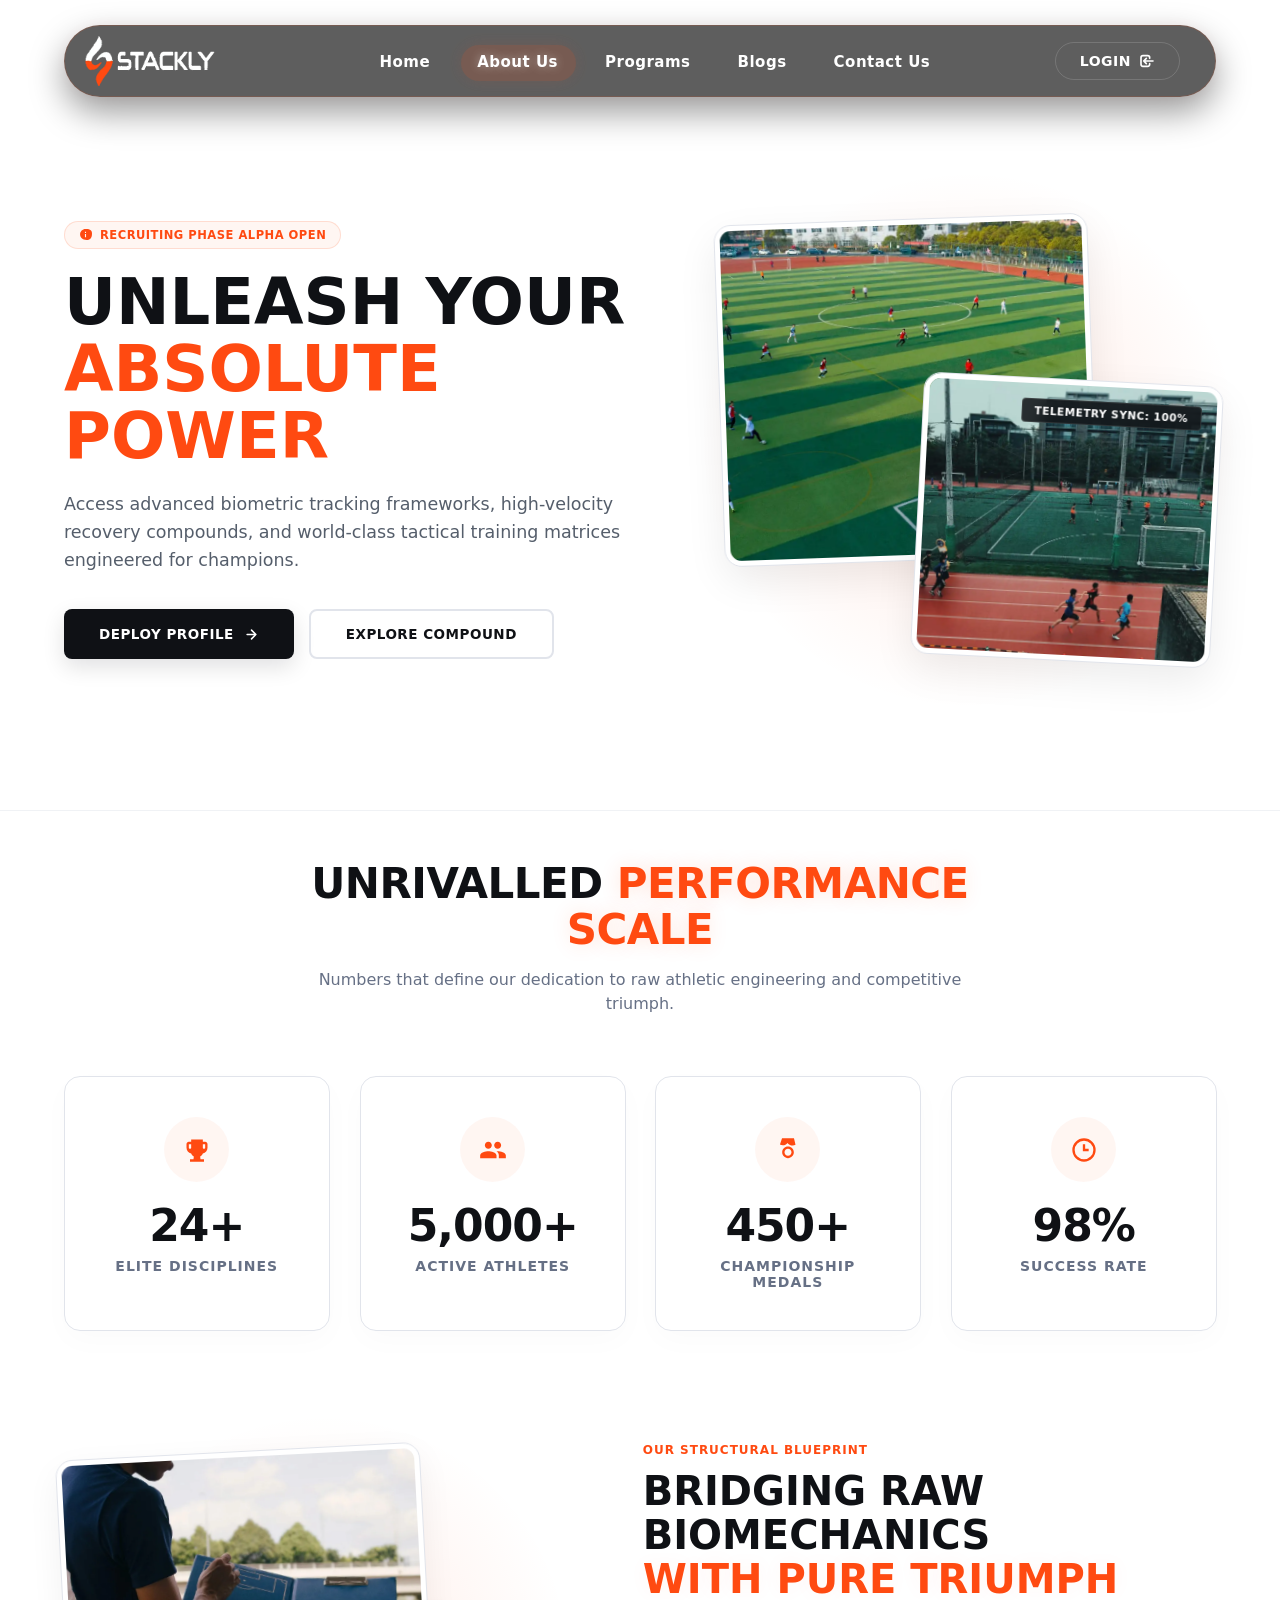
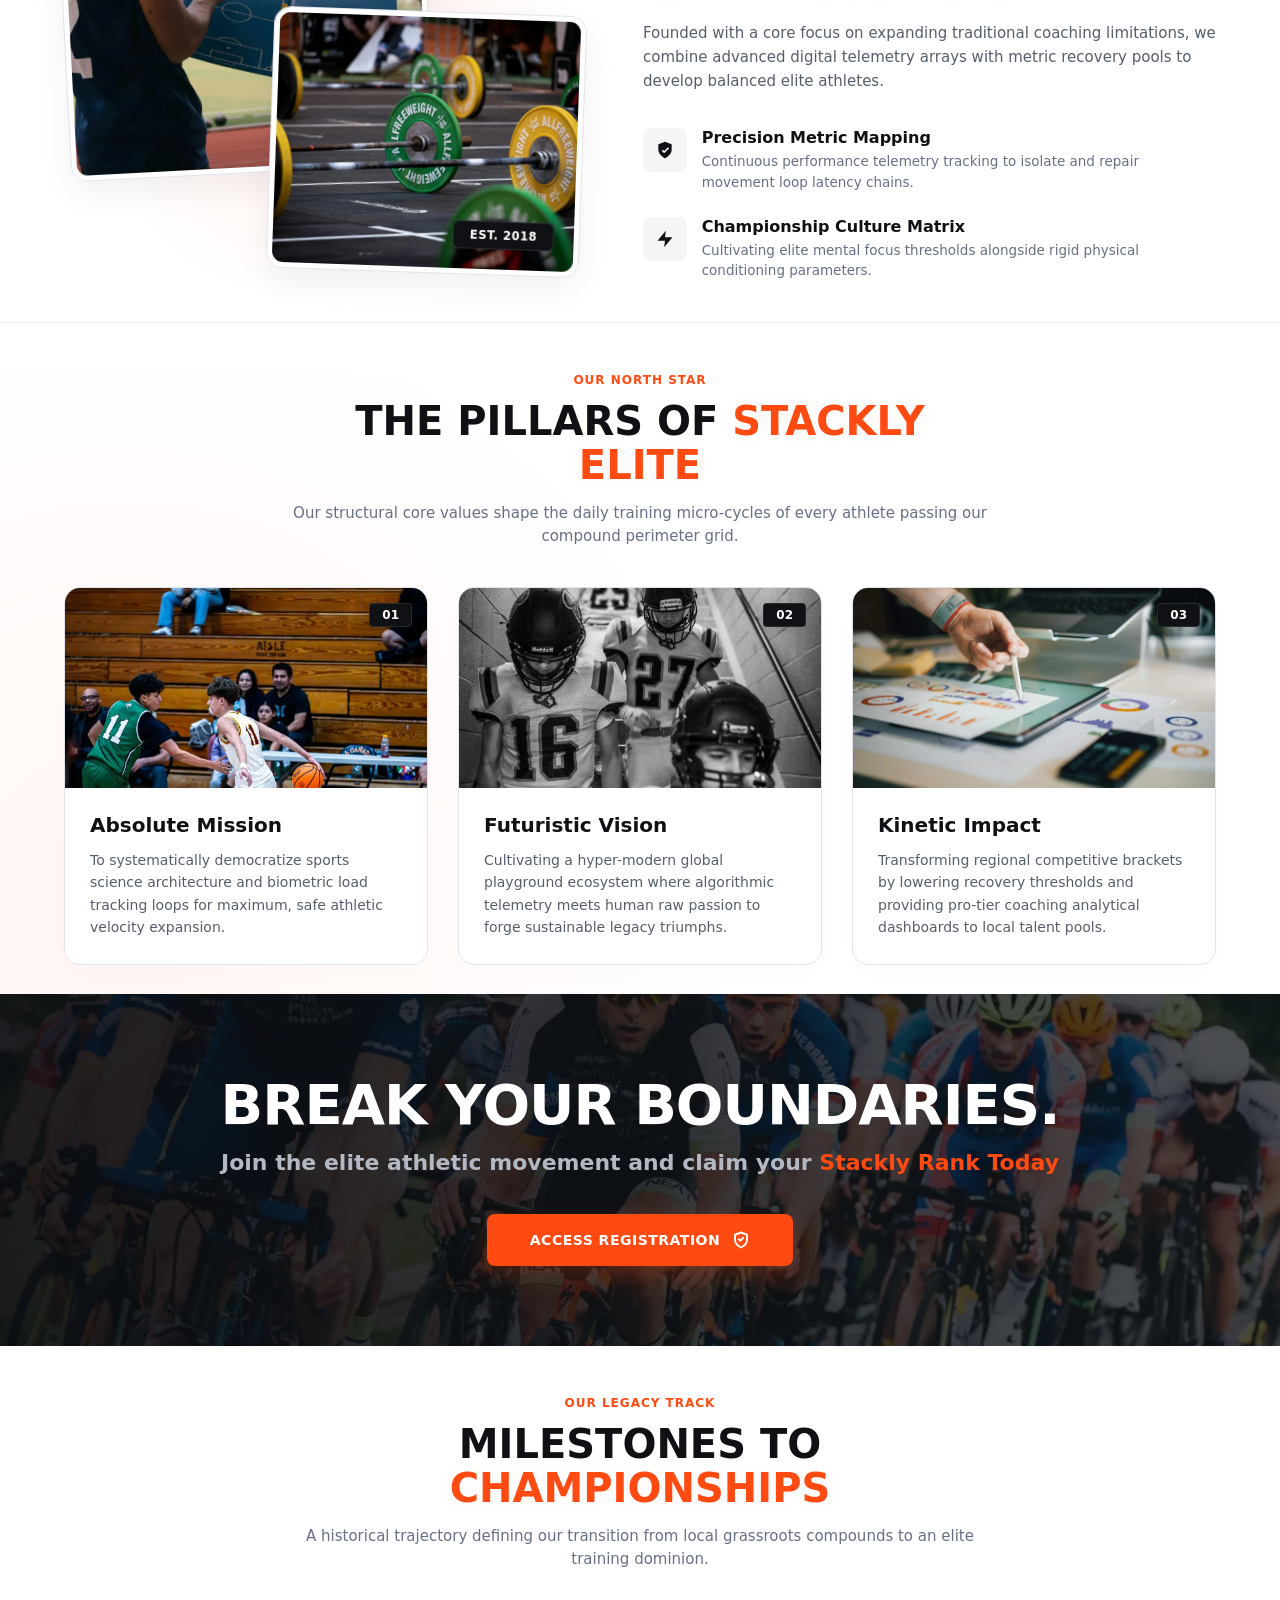
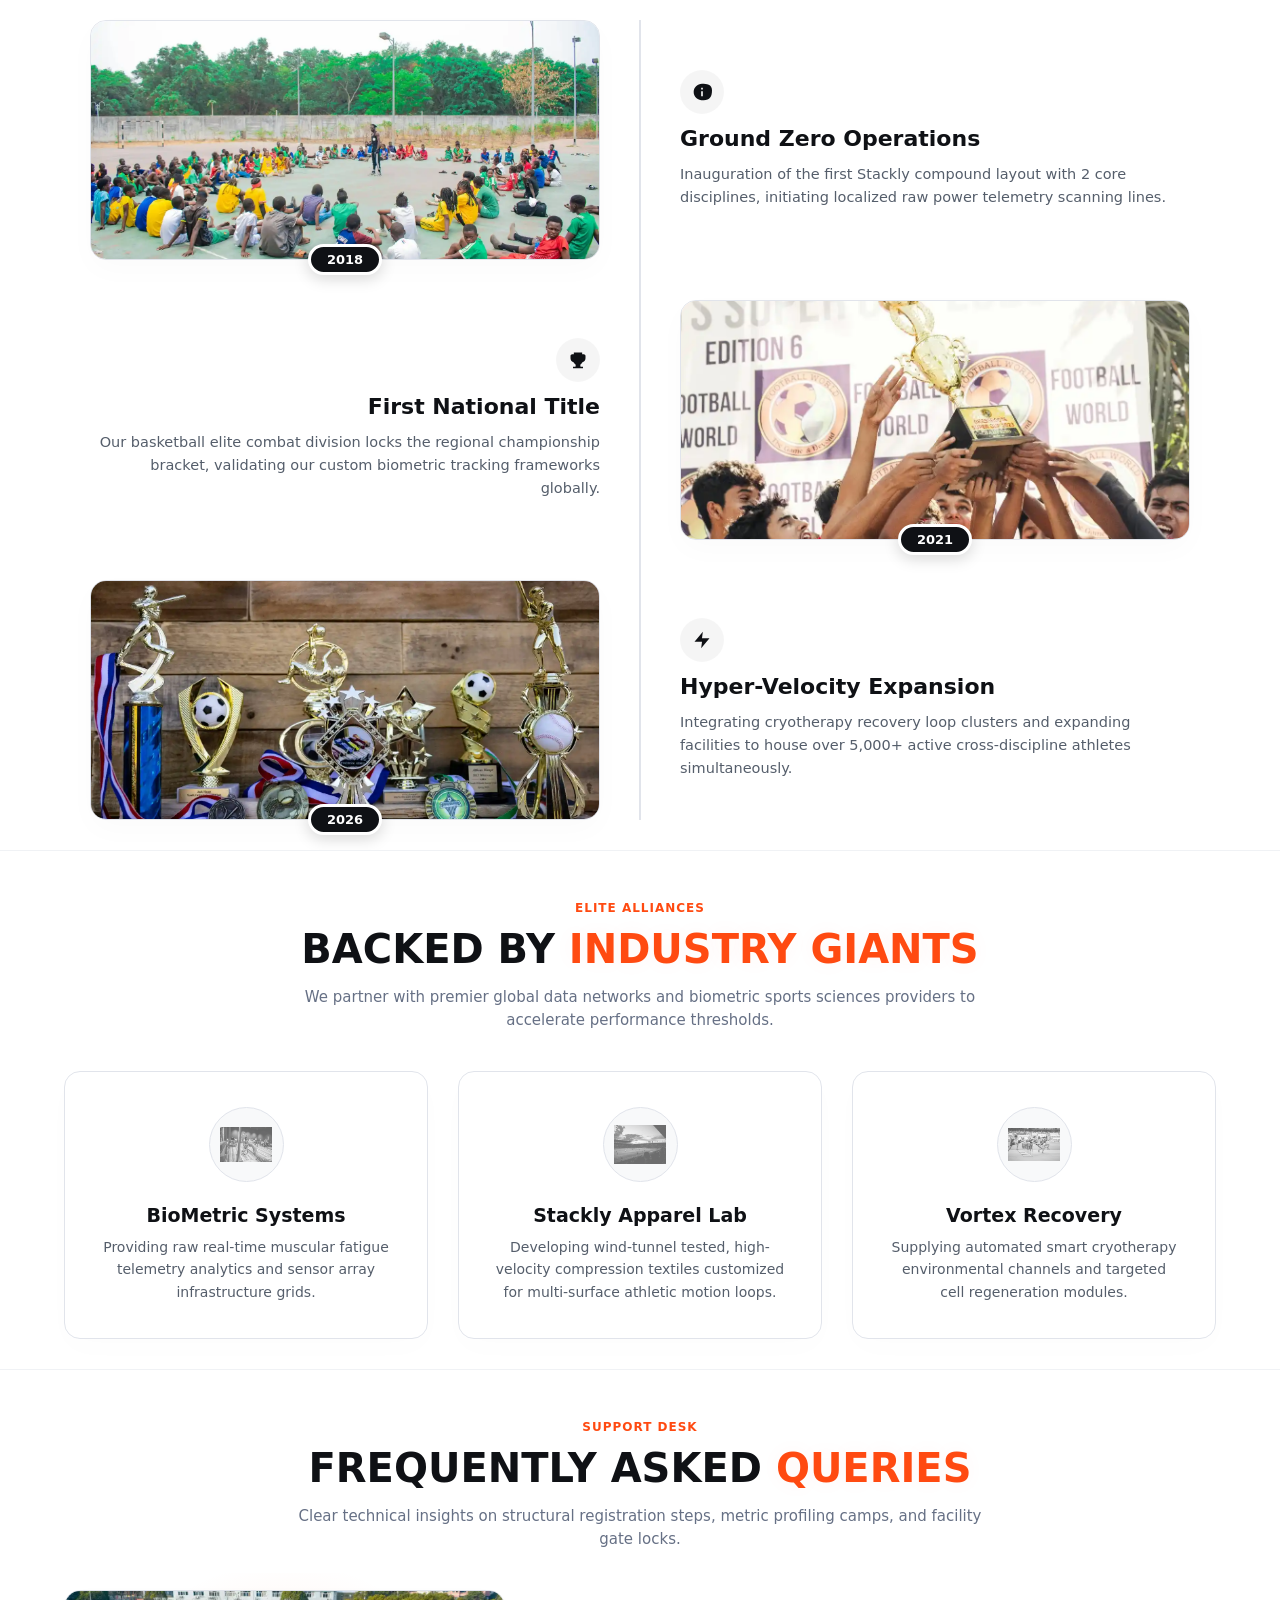
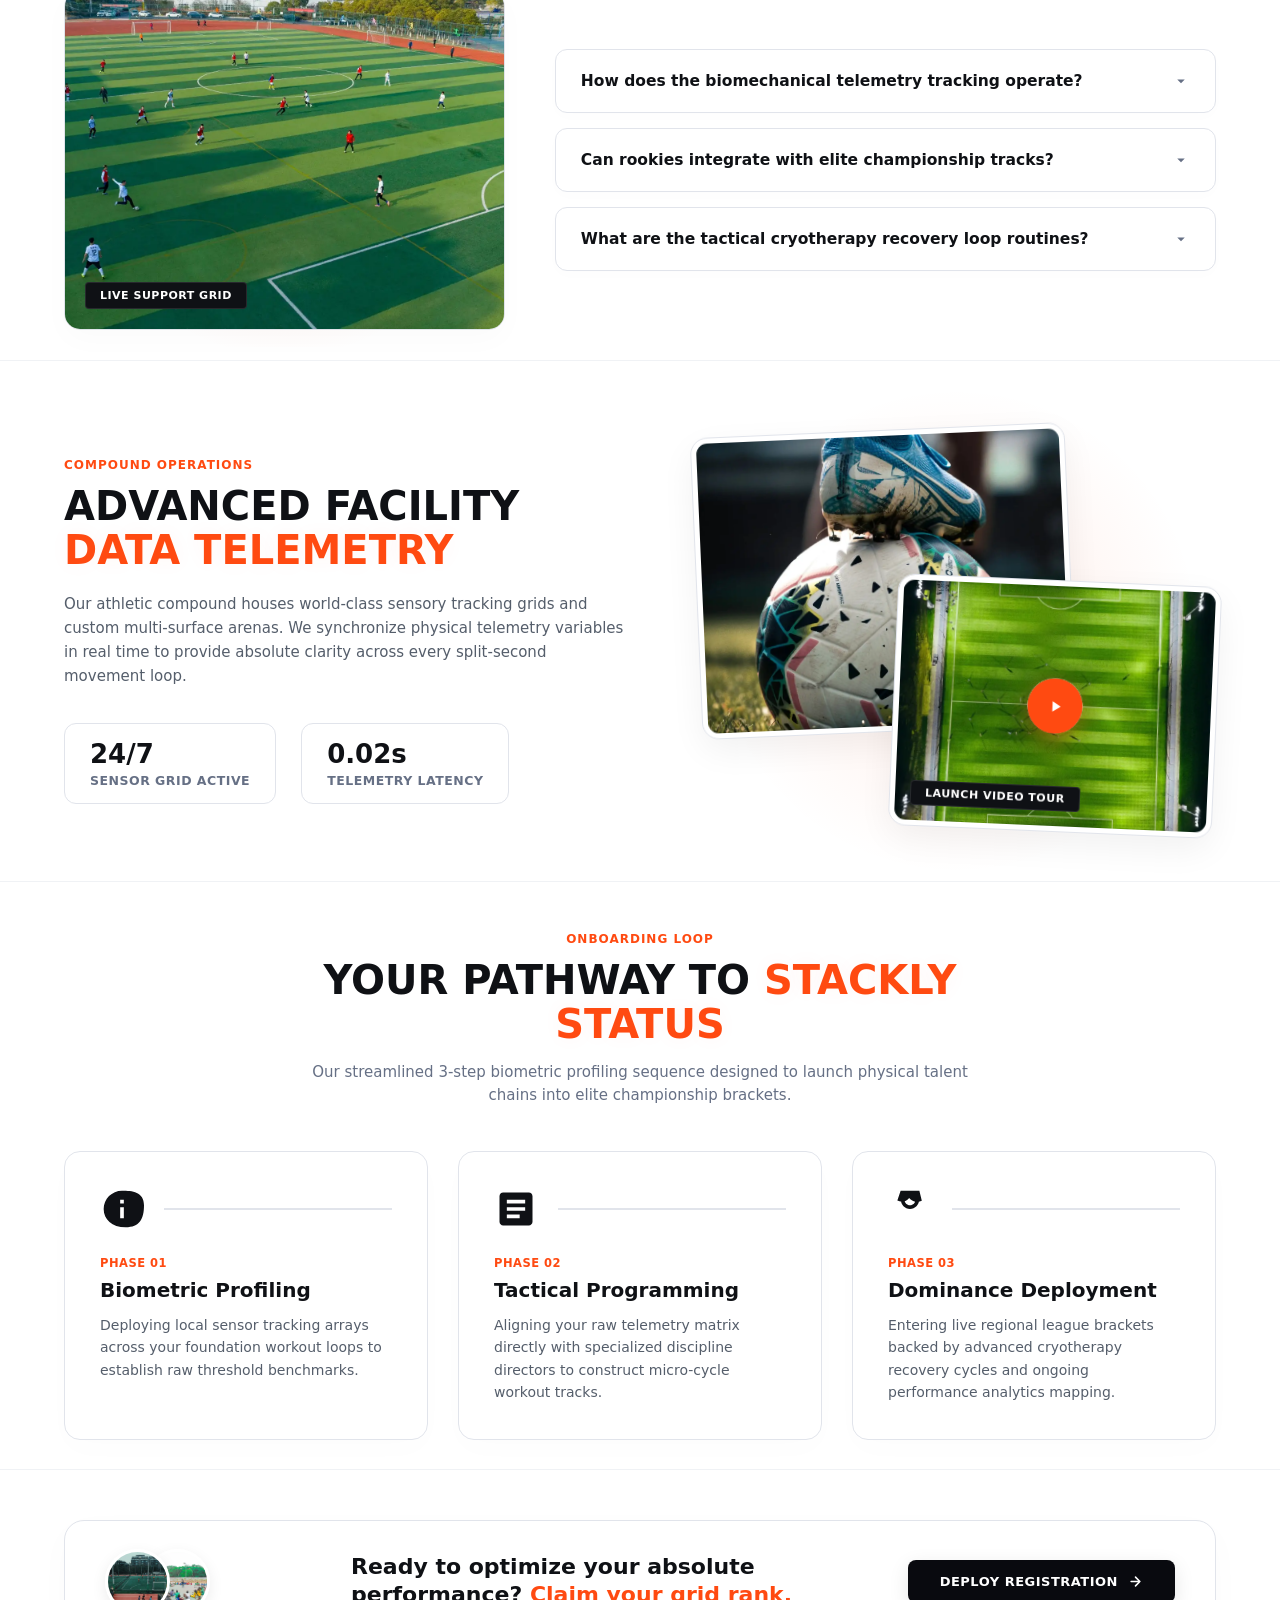
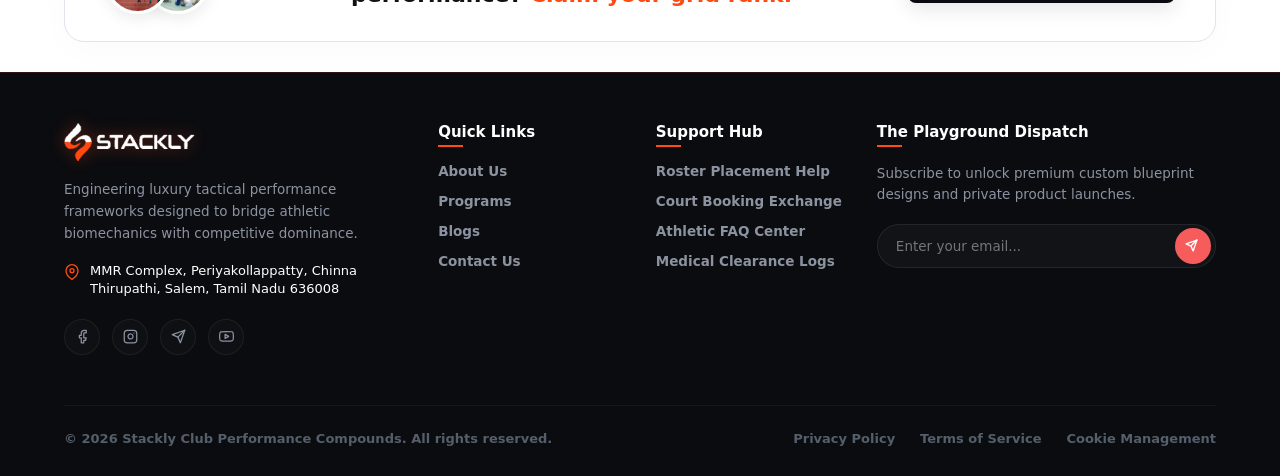
==== commit 206cb5ed: "final commit" ====
--- a/about.html
+++ b/about.html
@@ -3176,7 +3176,7 @@
             
             <!-- Column 1: Brand Profile Terminal Hub with Integrated Social Vectors -->
             <div class="footer-col brand-pillar">
-                <a href="404.html" class="footer-logo-link" onclick="executeScrollToTop(event)" title="Back to Top">
+                <a href="#" class="footer-logo-link" onclick="executeScrollToTop(event)" title="Back to Top">
                     <!-- Brand logo tag configured for your source path assets -->
                     <img src="./Assests/sports club logo.webp" alt="Apex Sports Club Logo" class="footer-brand-logo">
                 </a>
@@ -3278,10 +3278,7 @@
                 <a href="404.html" class="legal-link" onclick="handleNavigation404(event)">Cookie Management</a>
             </div>
 
-            <!-- Right-Side Floating Back to Top Control Anchor Button -->
-            <button class="footer-top-arrow-btn" onclick="executeScrollToTop(event)" title="Back to Top">
-                <svg xmlns="http://w3.org" viewBox="0 0 24 24" fill="none" stroke="currentColor" stroke-width="3" stroke-linecap="round" stroke-linejoin="round" class="up-arrow-vector"><line x1="12" y1="19" x2="12" y2="5"></line><polyline points="5 12 12 5 19 12"></polyline></svg>
-            </button>
+        
         </div>
 
     </div>
